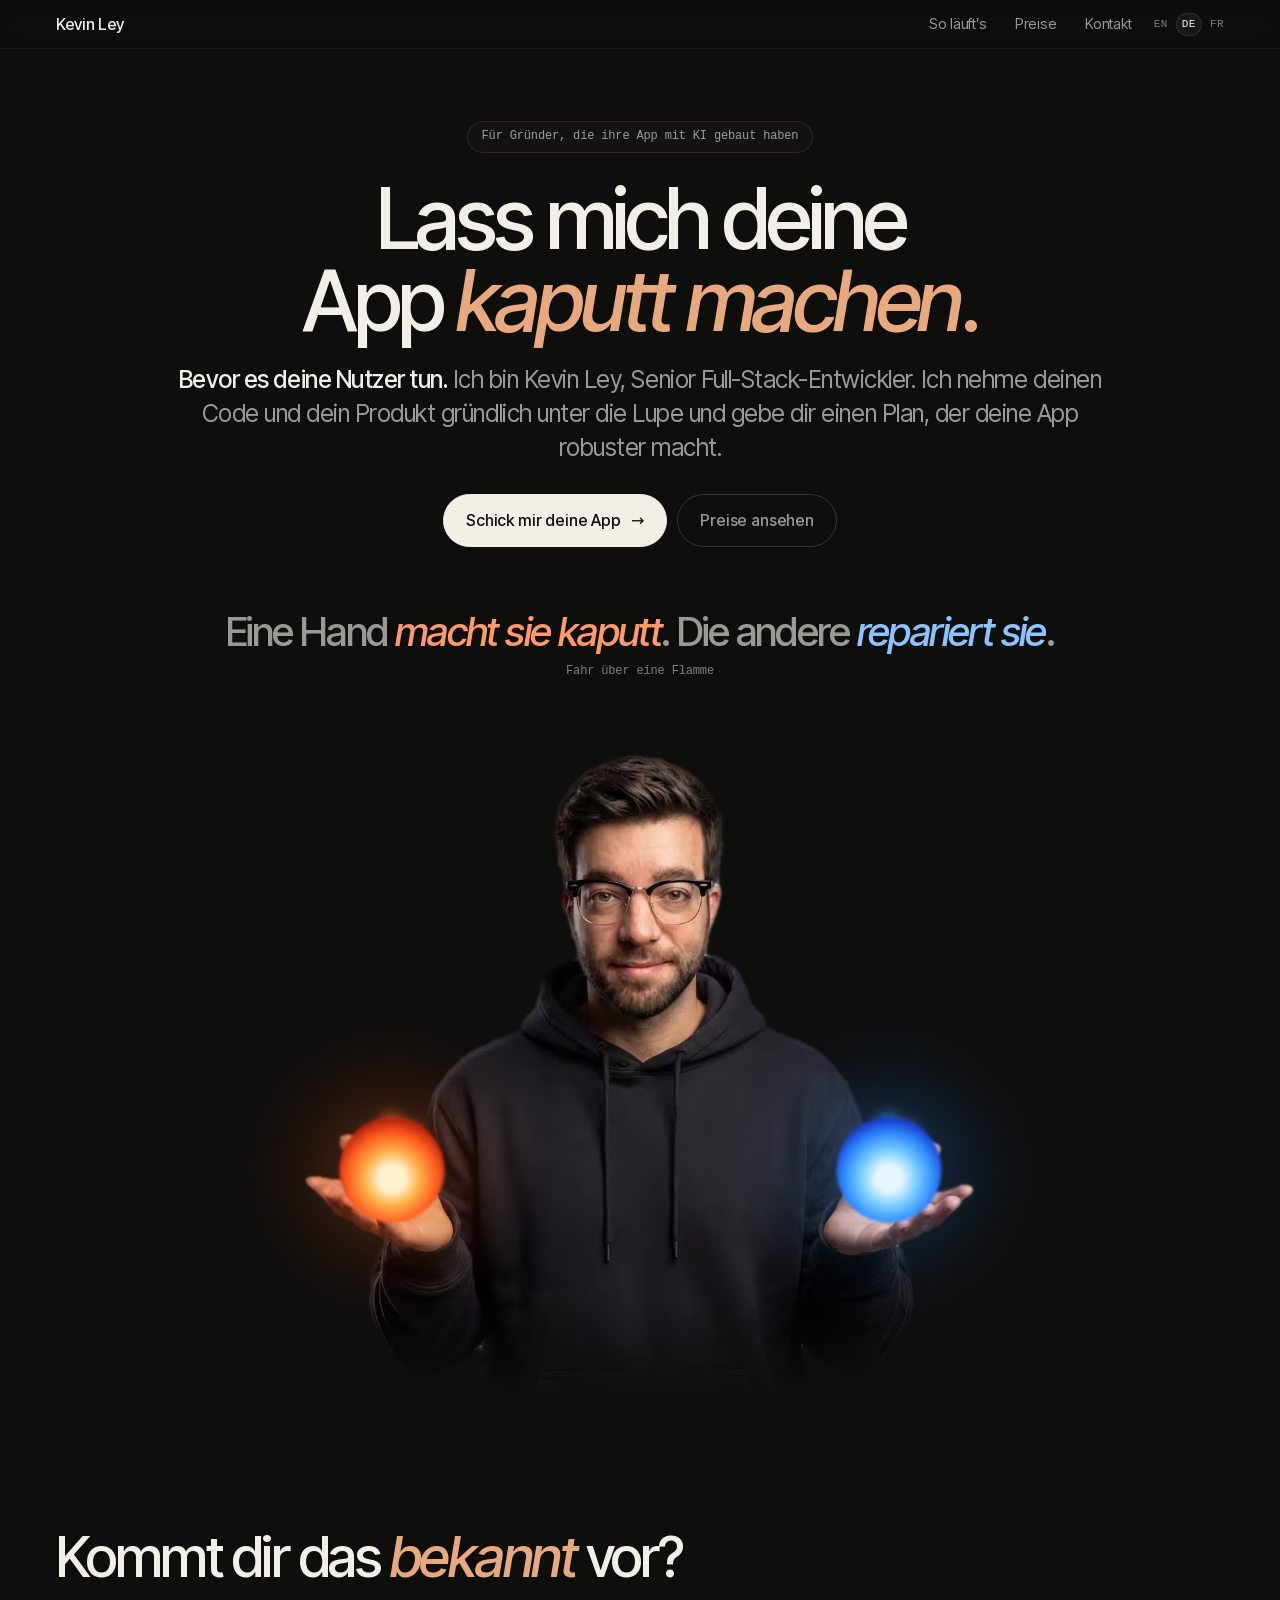
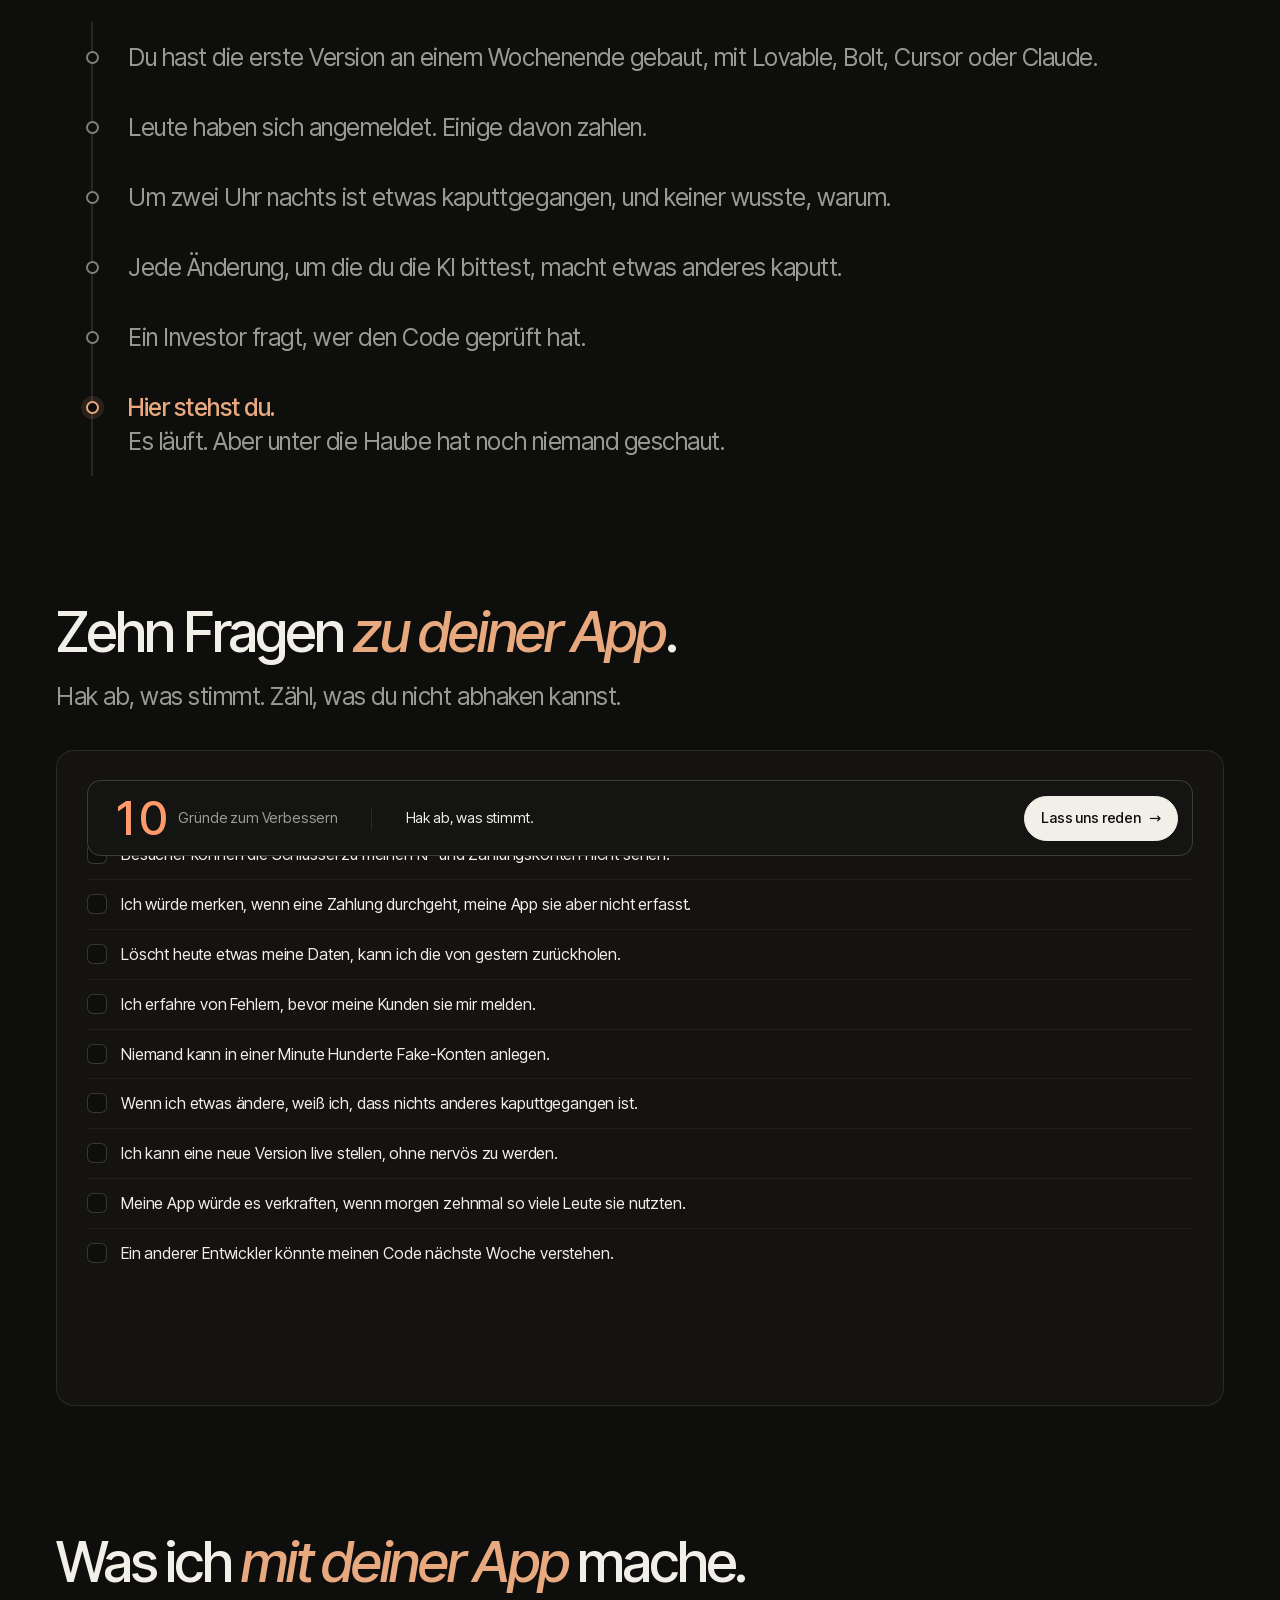
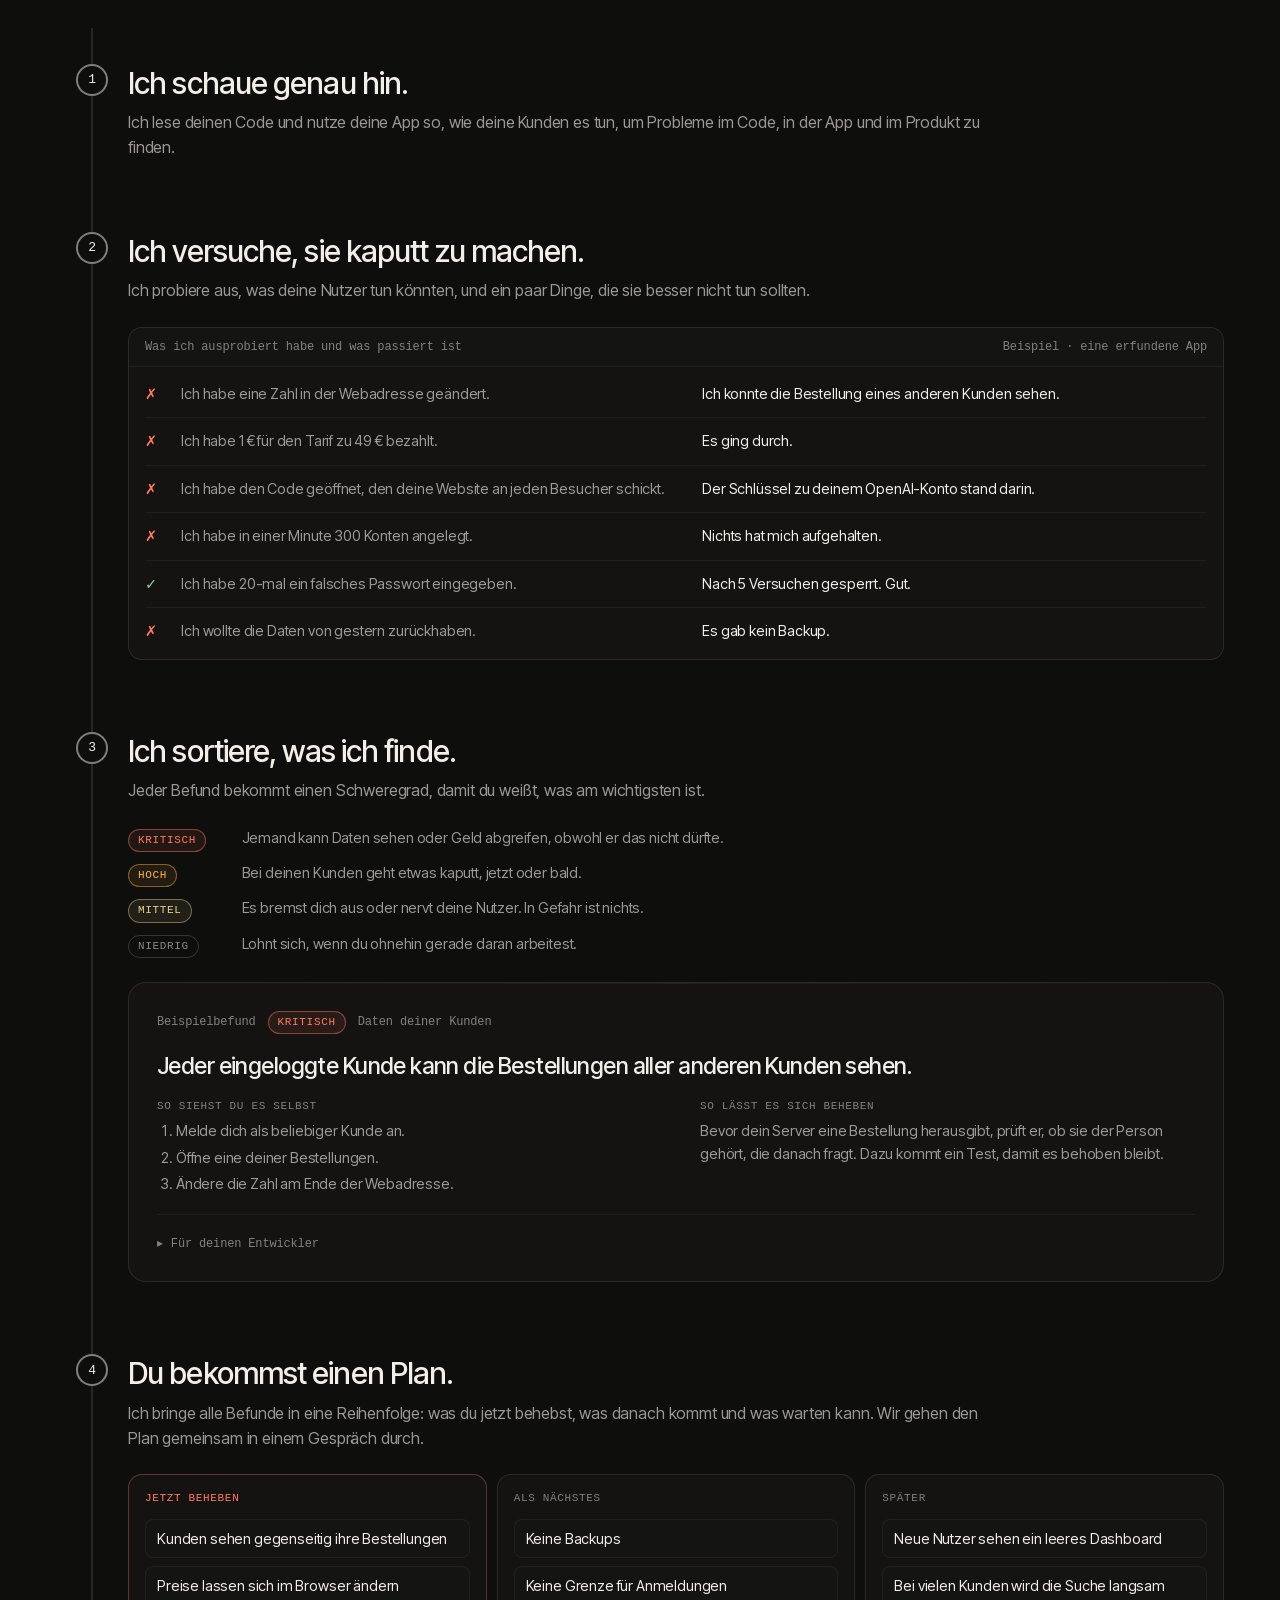
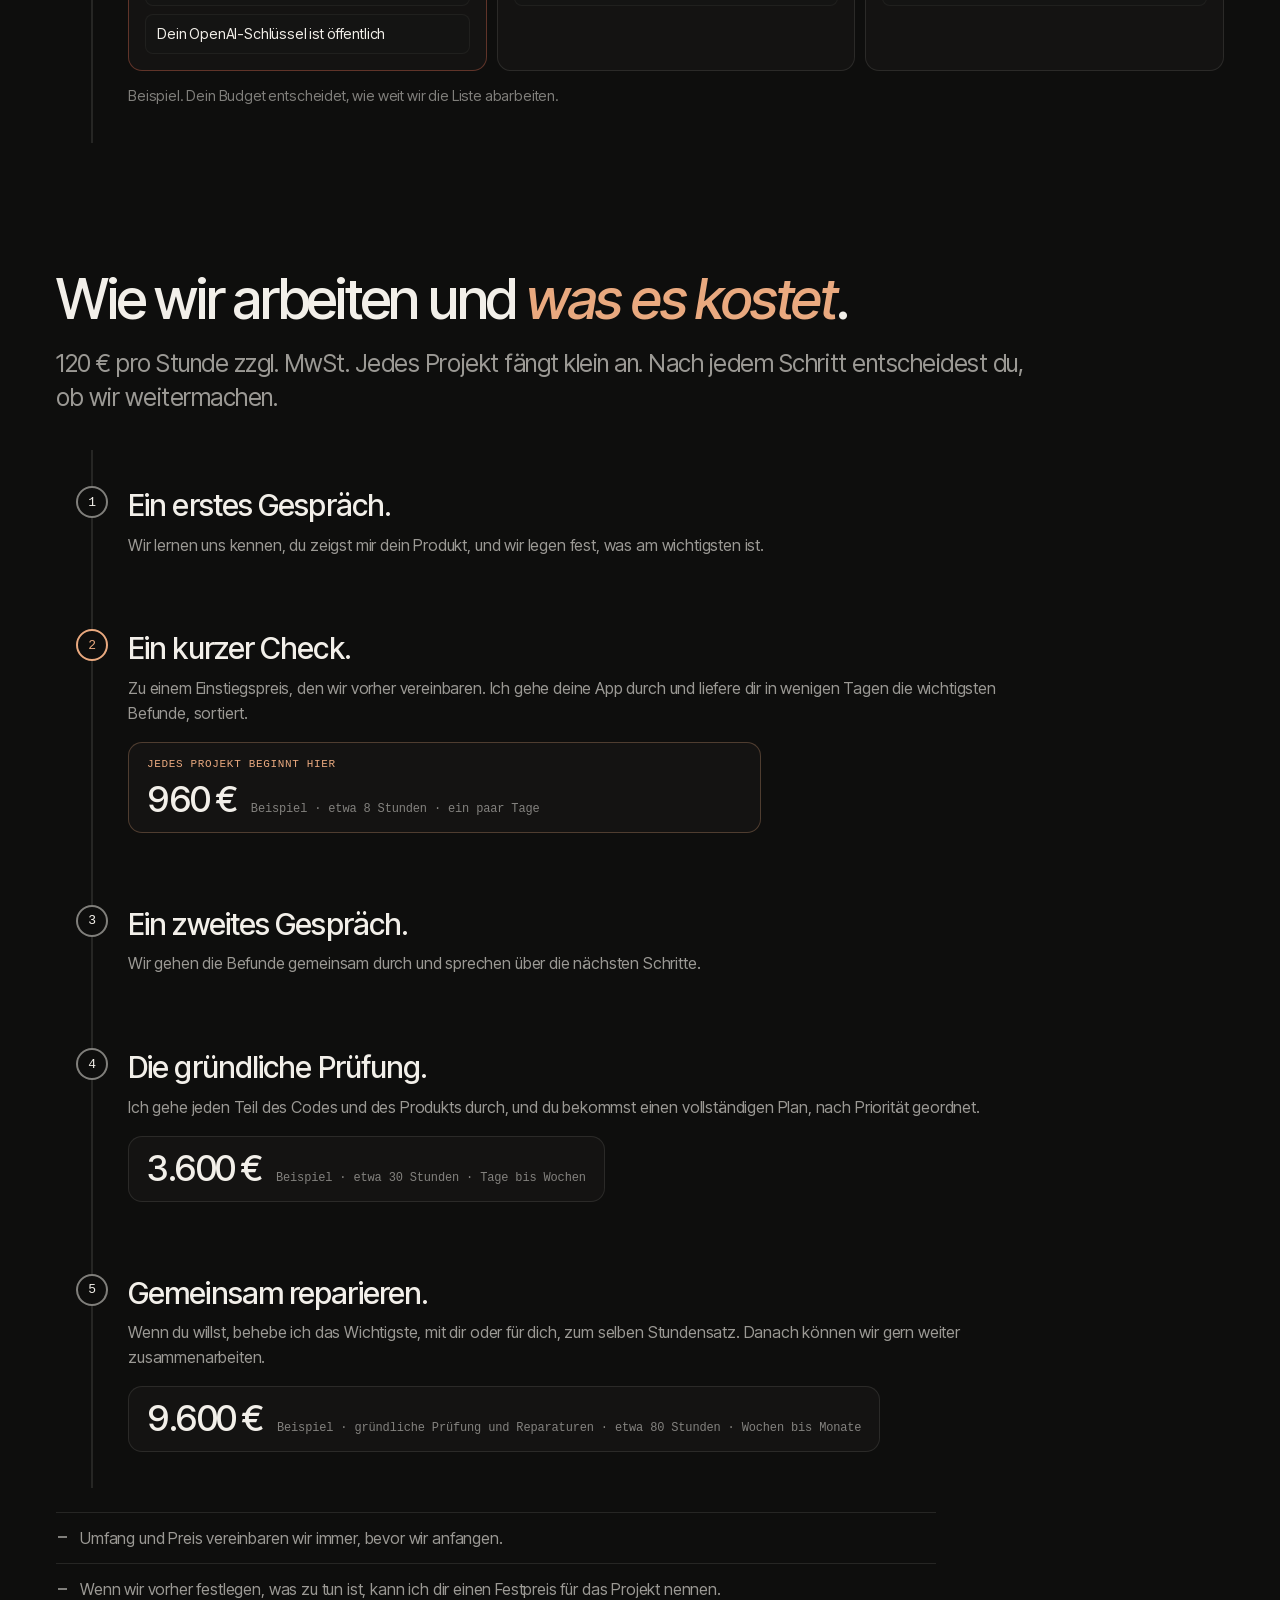
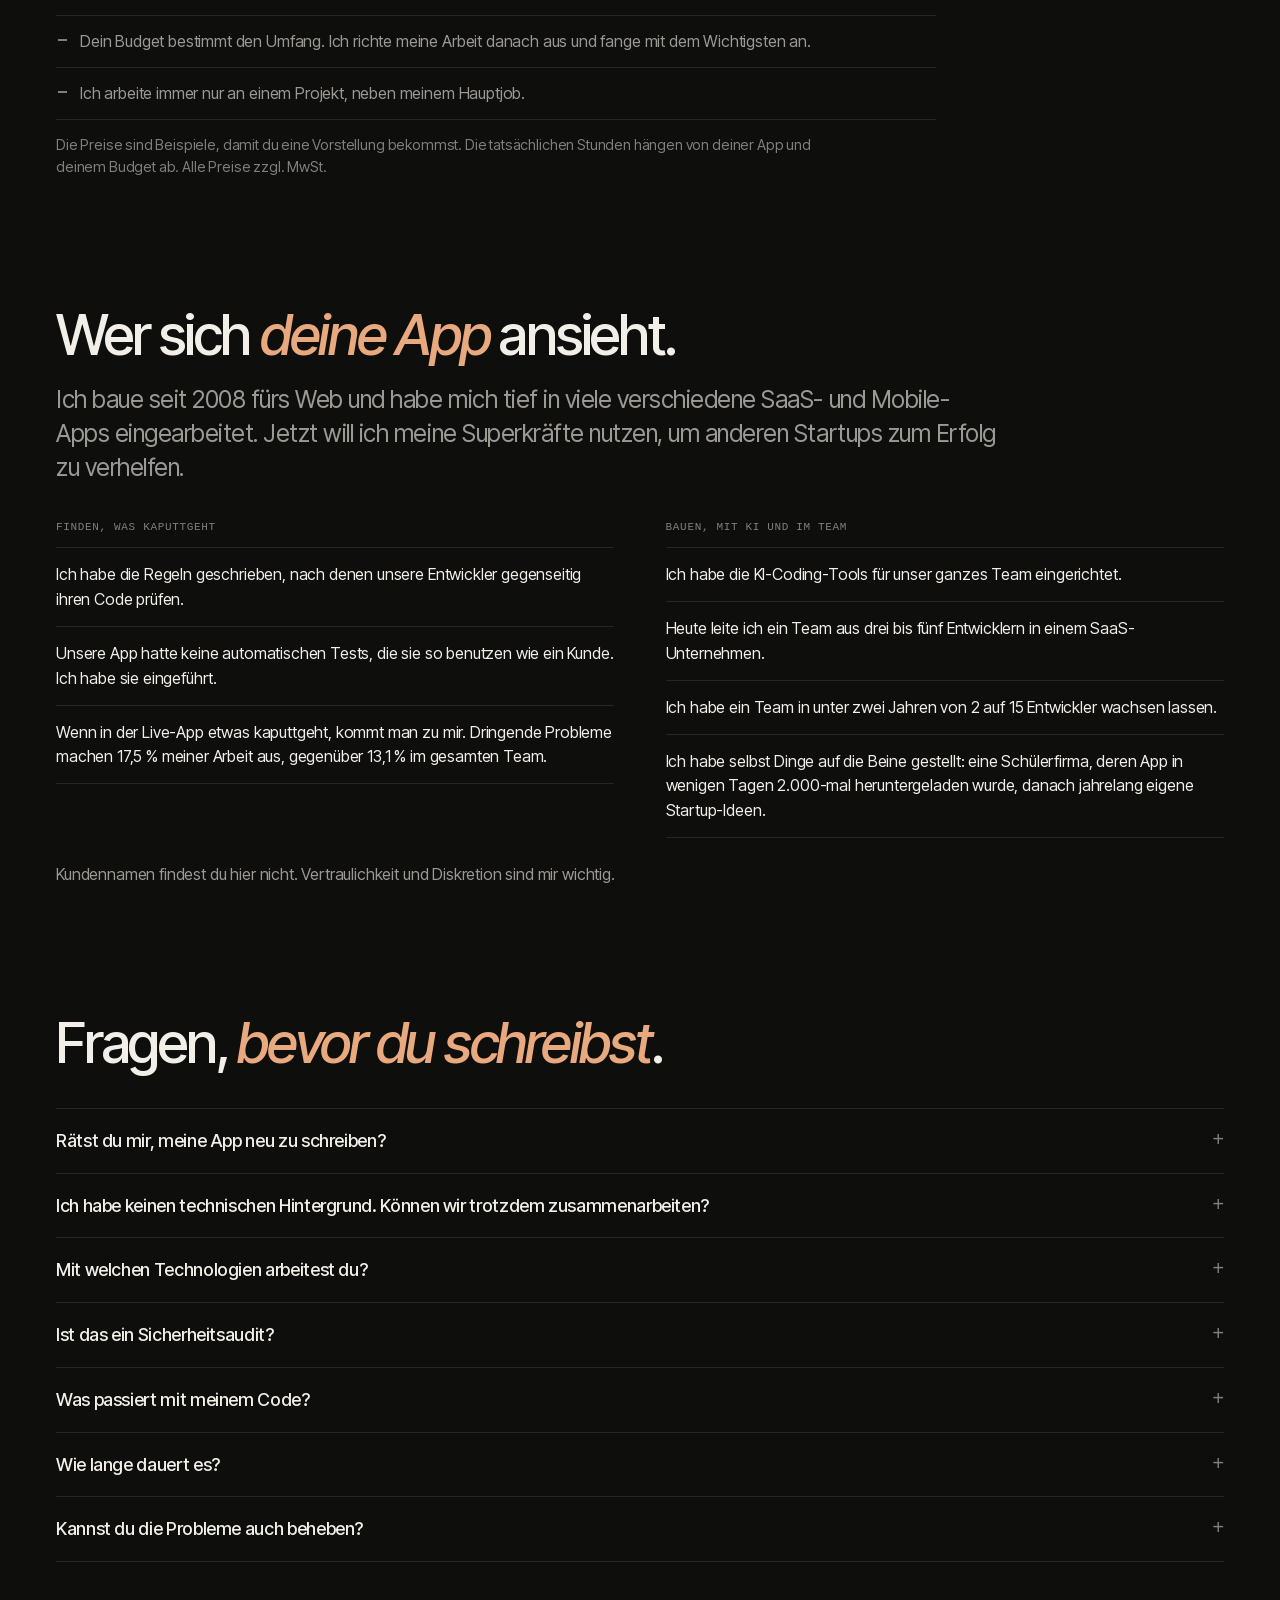
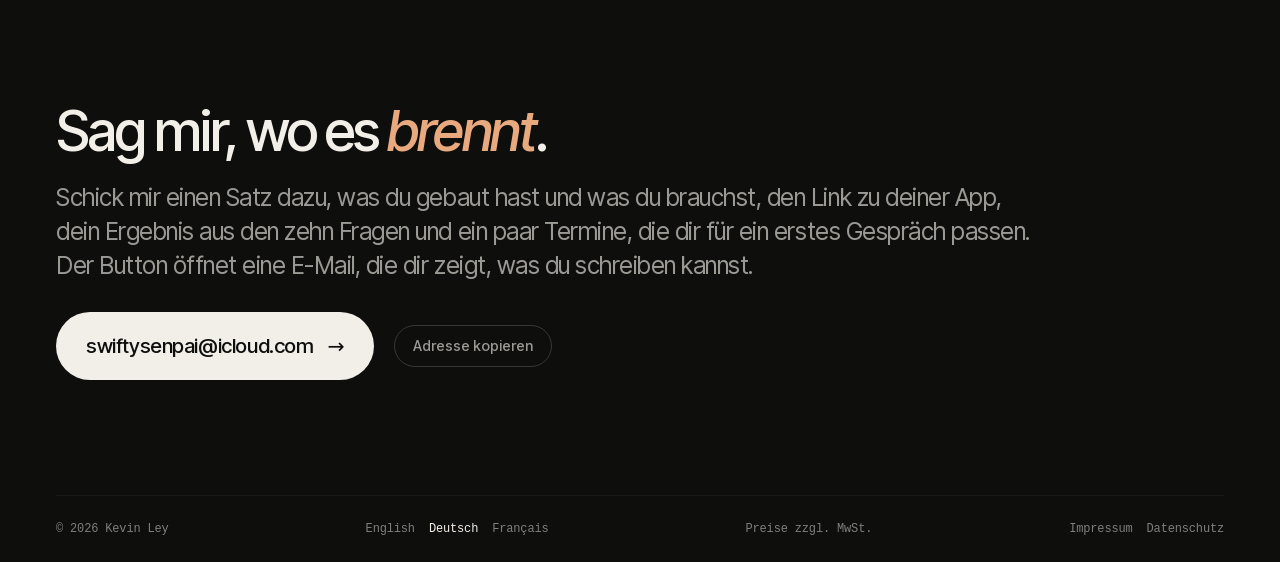
==== de/index.html @ 07f19017 "Hide easter eggs in the wall behind the burning cursor A blueprint grid replaces the dots. Eight bit" ====
<!doctype html>
<html lang="de">
<head>
<meta charset="utf-8">
<meta name="viewport" content="width=device-width, initial-scale=1, viewport-fit=cover">
<meta http-equiv="Content-Security-Policy" content="default-src 'none'; script-src 'self' 'sha256-qOhFsq0QMV2REqNwk5hGH5bZE9SkX6gt6yeyKdYPv+U='; style-src 'self' 'unsafe-inline'; img-src 'self' data:; font-src 'self'; connect-src 'self'; manifest-src 'self'; base-uri 'none'; form-action 'none'">
<meta name="referrer" content="strict-origin-when-cross-origin">
<title>Code-Review für Apps, die mit KI gebaut wurden | Kevin Ley</title>
<meta name="description" content="Mit KI gebaut? Kevin Ley, Senior Full-Stack-Entwickler, prüft den Code deiner App, versucht sie kaputt zu machen und plant die Reparatur. 120 €/h zzgl. MwSt.">
<link rel="canonical" href="https://kevinley.github.io/de/">
<link rel="alternate" hreflang="en" href="https://kevinley.github.io/">
<link rel="alternate" hreflang="de" href="https://kevinley.github.io/de/">
<link rel="alternate" hreflang="fr" href="https://kevinley.github.io/fr/">
<link rel="alternate" hreflang="x-default" href="https://kevinley.github.io/">
<meta name="robots" content="index, follow, max-image-preview:large">
<meta name="theme-color" content="#0e0e0d">
<meta name="color-scheme" content="dark">
<link rel="icon" href="../favicon.ico" sizes="48x48">
<link rel="icon" href="../favicon.svg" type="image/svg+xml">
<link rel="apple-touch-icon" href="../apple-touch-icon.png">
<link rel="manifest" href="../site.webmanifest">

<meta property="og:type" content="website">
<meta property="og:url" content="https://kevinley.github.io/de/">
<meta property="og:site_name" content="Kevin Ley">
<meta property="og:locale" content="de_DE">
<meta property="og:locale:alternate" content="en_US">
<meta property="og:locale:alternate" content="fr_FR">
<meta property="og:title" content="Lass mich deine App kaputt machen. Code-Review für Apps, die mit KI gebaut wurden">
<meta property="og:description" content="Ein gründlicher Blick auf deinen Code und dein Produkt, jedes Problem nach Schweregrad sortiert und ein Plan, der deine App robuster macht.">
<meta property="og:image" content="https://kevinley.github.io/de/og.jpg">
<meta property="og:image:type" content="image/jpeg">
<meta property="og:image:width" content="1200">
<meta property="og:image:height" content="630">
<meta property="og:image:alt" content="Kevin Ley mit zwei Flammen in den Händen: eine, um deine App kaputt zu machen, und eine, um sie zu reparieren">
<meta name="twitter:card" content="summary_large_image">
<meta name="twitter:title" content="Lass mich deine App kaputt machen. Code-Review für Apps, die mit KI gebaut wurden">
<meta name="twitter:description" content="Ein gründlicher Blick auf deinen Code und dein Produkt, jedes Problem nach Schweregrad sortiert und ein Plan, der deine App robuster macht.">
<meta name="twitter:image" content="https://kevinley.github.io/de/og.jpg">
<meta name="twitter:image:alt" content="Kevin Ley mit zwei Flammen in den Händen: eine, um deine App kaputt zu machen, und eine, um sie zu reparieren">

<link rel="preload" href="../fonts/inter-tight.woff2" as="font" type="font/woff2" crossorigin>
<link rel="preload" href="../fonts/inter-tight-italic.woff2" as="font" type="font/woff2" crossorigin>
<link rel="stylesheet" href="../styles.css?v=7">

<script type="application/ld+json">
{
  "@context": "https://schema.org",
  "@graph": [
    {
      "@type": "WebSite",
      "@id": "https://kevinley.github.io/#website",
      "name": "Kevin Ley",
      "url": "https://kevinley.github.io/",
      "inLanguage": ["en", "de", "fr"],
      "publisher": { "@id": "https://kevinley.github.io/#person" }
    },
    {
      "@type": "Person",
      "@id": "https://kevinley.github.io/#person",
      "name": "Kevin Ley",
      "url": "https://kevinley.github.io/de/",
      "jobTitle": "Senior Full-Stack-Entwickler",
      "image": "https://kevinley.github.io/assets/kevin-1024.jpg",
      "address": { "@type": "PostalAddress", "addressCountry": "LU" },
      "vatID": "LU34713030",
      "knowsAbout": ["Code-Review", "Automatisierte Tests", "End-to-End-Tests", "JavaScript", "TypeScript", "SaaS-Anwendungen", "Mobile Apps", "KI-Coding-Tools", "Leitung von Entwicklerteams"],
      "email": "mailto:swiftysenpai@icloud.com",
      "sameAs": ["https://www.linkedin.com/in/kevinley/", "https://github.com/kevinley"]
    },
    {
      "@type": "Service",
      "@id": "https://kevinley.github.io/de/#service",
      "name": "Code-Review für Apps, die mit KI gebaut wurden",
      "serviceType": "Code- und Produkt-Review",
      "url": "https://kevinley.github.io/de/",
      "inLanguage": "de",
      "provider": { "@id": "https://kevinley.github.io/#person" },
      "description": "Kevin Ley prüft Apps, die Gründer mit KI-Tools wie Lovable, Bolt, Cursor oder Claude gebaut haben. Er nimmt Code und Produkt gründlich unter die Lupe, versucht die App kaputt zu machen, sortiert jeden Befund nach Schweregrad und liefert einen Plan, nach Priorität geordnet. Jeder Befund zeigt das Problem, die Schritte, um es nachzustellen, und Wege, es zu beheben. Auf Wunsch behebt er die Befunde auch, gemeinsam mit dem Gründer oder für ihn. Es ist kein zertifizierter Sicherheitstest, Sicherheitsbefunde sind aber enthalten.",
      "hasOfferCatalog": {
        "@type": "OfferCatalog",
        "name": "App-Checks",
        "itemListElement": [
          {
            "@type": "Offer",
            "itemOffered": {
              "@type": "Service",
              "name": "Kurzer Check",
              "description": "Ein Check zum vorher vereinbarten Einstiegspreis: die wichtigsten Befunde, nach Schweregrad sortiert, in wenigen Tagen."
            }
          },
          {
            "@type": "Offer",
            "itemOffered": {
              "@type": "Service",
              "name": "Gründliche Prüfung",
              "description": "Eine Prüfung aller Teile von Code und Produkt, mit einem vollständigen Plan nach Priorität."
            }
          },
          {
            "@type": "Offer",
            "itemOffered": {
              "@type": "Service",
              "name": "Reparaturen",
              "description": "Das Wichtigste beheben, gemeinsam mit dem Gründer oder für ihn, zu 120 € pro Stunde zuzüglich Mehrwertsteuer."
            }
          }
        ]
      },
      "offers": {
        "@type": "Offer",
        "priceSpecification": { "@type": "UnitPriceSpecification", "price": 120, "priceCurrency": "EUR", "unitCode": "HUR", "valueAddedTaxIncluded": false }
      }
    },
    {
      "@type": "FAQPage",
      "@id": "https://kevinley.github.io/de/#faq",
      "inLanguage": "de",
      "mainEntity": [
        { "@type": "Question", "name": "Rätst du mir, meine App neu zu schreiben?", "acceptedAnswer": { "@type": "Answer", "text": "Kommt darauf an. Wenn die Befunde wirklich schlimm sind, kaum zu entwirren und zu riskant für den Live-Betrieb, dann ja. In dem Fall plant Kevin Ley den Neuaufbau mit dir: wie du deine KI-Tools einrichtest und wie du mit ihnen arbeitest, damit die neue Version von Anfang an robust ist." } },
        { "@type": "Question", "name": "Ich habe keinen technischen Hintergrund. Können wir trotzdem zusammenarbeiten?", "acceptedAnswer": { "@type": "Answer", "text": "Ja. Jeder Befund sagt in einfachen Worten, was falsch ist und warum es wichtig ist, mit Schritten, mit denen du es selbst sehen kannst. Die technischen Details sind für die Person da, die es behebt." } },
        { "@type": "Question", "name": "Mit welchen Technologien arbeitest du?", "acceptedAnswer": { "@type": "Answer", "text": "Mit jedem Stack, solange er auf JavaScript oder TypeScript setzt." } },
        { "@type": "Question", "name": "Ist das ein Sicherheitsaudit?", "acceptedAnswer": { "@type": "Answer", "text": "Nein, es ist kein zertifizierter Sicherheitstest. Aber Sicherheitsprobleme, die bei der Prüfung auffallen, stehen im Bericht." } },
        { "@type": "Question", "name": "Was passiert mit meinem Code?", "acceptedAnswer": { "@type": "Answer", "text": "Kevin Ley unterschreibt auf Wunsch eine Geheimhaltungsvereinbarung (NDA). Wenn die Arbeit fertig ist, bekommst du alles übergeben, was dir gehört." } },
        { "@type": "Question", "name": "Wie lange dauert es?", "acceptedAnswer": { "@type": "Answer", "text": "Ein kurzer Check dauert ein paar Tage. Eine gründliche Prüfung dauert Tage bis Wochen. Reparaturen und die weitere Zusammenarbeit können Wochen oder Monate dauern." } },
        { "@type": "Question", "name": "Kannst du die Probleme auch beheben?", "acceptedAnswer": { "@type": "Answer", "text": "Ja, mit dir oder für dich, zum selben Satz von 120 Euro pro Stunde zuzüglich Mehrwertsteuer." } }
      ]
    }
  ]
}
</script>
<script>document.documentElement.classList.add("js")</script>
<script src="../script.js?v=2" defer></script>
<script src="../fire.js?v=3" defer></script>
</head>
<body>
<a class="skip" href="#familiar">Zum Inhalt springen</a>

<!-- ======================= Bar ======================= -->
<header class="bar">
  <div class="wrap bar__inner">
    <a class="bar__brand" href="#top">Kevin Ley</a>
    <nav class="bar__nav" aria-label="Abschnitte">
      <a class="bar__link bar__link--wide" href="#how">So läuft’s</a>
      <a class="bar__link" href="#prices">Preise</a>
      <a class="bar__link" href="#contact">Kontakt</a>
    </nav>
    <nav class="bar__lang" aria-label="Sprache">
      <a href="../" hreflang="en" lang="en" title="English">EN</a>
      <a href="./" hreflang="de" lang="de" aria-current="page" title="Deutsch">DE</a>
      <a href="../fr/" hreflang="fr" lang="fr" title="Français">FR</a>
    </nav>
  </div>
</header>

<main>
<!-- ======================= Hero ======================= -->
<section class="hero" id="top" aria-labelledby="hero-title">
  <div class="wrap hero__grid">
    <div class="hero__copy">
      <p class="hero__eyebrow">Für Gründer, die ihre App mit KI gebaut haben</p>
      <h1 class="hero__title" id="hero-title">Lass mich deine App <em>kaputt machen</em><span class="hero__period">.</span></h1>
      <p class="hero__lede"><strong>Bevor es deine Nutzer tun.</strong> Ich bin Kevin Ley, Senior Full-Stack-Entwickler. Ich nehme deinen Code und dein Produkt gründlich unter die Lupe und gebe dir einen Plan, der deine App robuster macht.</p>
      <p class="hero__cta">
        <a class="btn" href="mailto:swiftysenpai@icloud.com?subject=App-Check" data-mail>Schick mir deine App<span class="btn__arrow" aria-hidden="true">→</span></a>
        <a class="btn btn--ghost" href="#prices">Preise ansehen</a>
      </p>
    </div>

    <div class="hero__caption">
      <p class="hero__tagline">Eine&nbsp;Hand <em class="hero__break">macht sie kaputt</em>. Die&nbsp;andere <em class="hero__fix">repariert sie</em>.</p>
      <p class="hero__hint" aria-hidden="true" data-touch="Tippe auf eine Flamme">Fahr über eine Flamme</p>
    </div>

    <div class="stage" data-stage>
      <picture class="portrait">
        <source type="image/avif" srcset="../assets/kevin-640.avif 640w, ../assets/kevin-1024.avif 1024w" sizes="(min-width: 1207px) 700px, (min-width: 552px) 58vw, 320px">
        <img class="portrait__img" src="../assets/kevin-1024.jpg" srcset="../assets/kevin-640.jpg 640w, ../assets/kevin-1024.jpg 1024w" sizes="(min-width: 1207px) 700px, (min-width: 552px) 58vw, 320px" width="1024" height="1024" alt="Kevin Ley in schwarzem Hoodie, beide Handflächen erhoben" fetchpriority="high">
      </picture>

      <div class="flame flame--fire">
        <button class="orb" type="button" aria-controls="skills-break">
          <span class="orb__fire" aria-hidden="true"><i></i><i></i><i></i><b></b></span>
          <span class="sr">Kaputt machen</span>
        </button>
        <ul class="skills" id="skills-break" aria-label="Was Kevin Ley kaputt zu machen versucht">
          <li class="skill" style="--i:0;--dx:-.2;--dy:-.95;--r:-4deg">Logins &amp; Konten</li>
          <li class="skill" style="--i:1;--dx:-.75;--dy:-1.5;--r:3deg">Wer was sehen darf</li>
          <li class="skill" style="--i:2;--dx:.1;--dy:-2.05;--r:-2deg">Zahlungen</li>
          <li class="skill" style="--i:3;--dx:-.5;--dy:-2.6;--r:4deg">Daten deiner Kunden</li>
          <li class="skill" style="--i:4;--dx:-.15;--dy:-3.15;--r:-3deg">Unerwartete Eingaben</li>
          <li class="skill" style="--i:5;--dx:-.6;--dy:-3.7;--r:2deg">Viele Nutzer zugleich</li>
        </ul>
      </div>

      <div class="flame flame--ice">
        <button class="orb" type="button" aria-controls="skills-fix">
          <span class="orb__fire" aria-hidden="true"><i></i><i></i><i></i><b></b></span>
          <span class="sr">Reparieren</span>
        </button>
        <ul class="skills" id="skills-fix" aria-label="Was du von Kevin Ley zum Reparieren bekommst">
          <li class="skill" style="--i:0;--dx:.15;--dy:-.95;--r:4deg">Was zuerst dran ist</li>
          <li class="skill" style="--i:1;--dx:.37;--dy:-1.5;--r:-3deg">Schritte zum Nachprüfen</li>
          <li class="skill" style="--i:2;--dx:.8;--dy:-2.05;--r:-2deg">Wege zur Lösung</li>
          <li class="skill" style="--i:3;--dx:.25;--dy:-2.6;--r:4deg">Gemeinsam reparieren</li>
          <li class="skill" style="--i:4;--dx:.42;--dy:-3.15;--r:-4deg">Tests, damit es hält</li>
          <li class="skill" style="--i:5;--dx:.75;--dy:-3.7;--r:2deg">Sicherere Updates</li>
        </ul>
      </div>
    </div>
  </div>
</section>

<!-- ======================= Sound familiar ======================= -->
<section class="section" id="familiar" aria-labelledby="familiar-title">
  <div class="wrap">
    <h2 class="section__title" id="familiar-title" data-reveal>Kommt dir das <em>bekannt</em> vor?</h2>
    <ol class="steps steps--moments" data-rail>
      <li class="step"><span class="step__dot" aria-hidden="true"></span><p class="step__text" data-reveal>Du hast die erste Version an einem Wochenende gebaut, mit Lovable, Bolt, Cursor oder Claude.</p></li>
      <li class="step"><span class="step__dot" aria-hidden="true"></span><p class="step__text" data-reveal>Leute haben sich angemeldet. Einige davon zahlen.</p></li>
      <li class="step"><span class="step__dot" aria-hidden="true"></span><p class="step__text" data-reveal>Um zwei Uhr nachts ist etwas kaputtgegangen, und keiner wusste, warum.</p></li>
      <li class="step"><span class="step__dot" aria-hidden="true"></span><p class="step__text" data-reveal>Jede Änderung, um die du die KI bittest, macht etwas anderes kaputt.</p></li>
      <li class="step"><span class="step__dot" aria-hidden="true"></span><p class="step__text" data-reveal>Ein Investor fragt, wer den Code geprüft hat.</p></li>
      <li class="step step--here"><span class="step__dot" aria-hidden="true"></span><p class="step__text" data-reveal><strong>Hier stehst du.</strong> Es läuft. Aber unter die Haube hat noch niemand geschaut.</p></li>
    </ol>
  </div>
</section>

<!-- ======================= Self-check: the count is pure CSS, the script adds the rest ======================= -->
<section class="section" id="check" aria-labelledby="check-title">
  <div class="wrap">
    <h2 class="section__title" id="check-title" data-reveal>Zehn Fragen <em>zu deiner App</em>.</h2>
    <p class="section__lede" data-reveal>Hak ab, was stimmt. Zähl, was du nicht abhaken kannst.</p>
    <div class="check" data-check data-reveal>
      <ul class="check__list">
        <li><input type="checkbox" id="q1"><label for="q1">Ich weiß, wer die Daten meiner Kunden sehen kann.</label></li>
        <li><input type="checkbox" id="q2"><label for="q2">Besucher können die Schlüssel zu meinen KI- und Zahlungskonten nicht sehen.</label></li>
        <li><input type="checkbox" id="q3"><label for="q3">Ich würde merken, wenn eine Zahlung durchgeht, meine App sie aber nicht erfasst.</label></li>
        <li><input type="checkbox" id="q4"><label for="q4">Löscht heute etwas meine Daten, kann ich die von gestern zurückholen.</label></li>
        <li><input type="checkbox" id="q5"><label for="q5">Ich erfahre von Fehlern, bevor meine Kunden sie mir melden.</label></li>
        <li><input type="checkbox" id="q6"><label for="q6">Niemand kann in einer Minute Hunderte Fake-Konten anlegen.</label></li>
        <li><input type="checkbox" id="q7"><label for="q7">Wenn ich etwas ändere, weiß ich, dass nichts anderes kaputtgegangen ist.</label></li>
        <li><input type="checkbox" id="q8"><label for="q8">Ich kann eine neue Version live stellen, ohne nervös zu werden.</label></li>
        <li><input type="checkbox" id="q9"><label for="q9">Meine App würde es verkraften, wenn morgen zehnmal so viele Leute sie nutzten.</label></li>
        <li><input type="checkbox" id="q10"><label for="q10">Ein anderer Entwickler könnte meinen Code nächste Woche verstehen.</label></li>
      </ul>
      <div class="check__out">
        <div class="check__bar">
          <p class="check__count" role="status"><span class="check__n"></span> <span class="check__label" data-one="Grund zum Verbessern" data-many="Gründe zum Verbessern">Gründe zum Verbessern</span></p>
          <a class="btn btn--small" href="mailto:swiftysenpai@icloud.com?subject=App-Check" data-mail>Lass uns reden<span class="btn__arrow" aria-hidden="true">→</span></a>
        </div>
        <ul class="check__key" aria-live="polite">
          <li data-band="none">Hak ab, was stimmt.</li>
          <li data-band="0"><b>0 – 2</b>Du bist gut aufgestellt. Ein kurzer Check kann das bestätigen.</li>
          <li data-band="1"><b>3 – 5</b>Vor deinem nächsten Launch lohnt sich ein kurzer Check.</li>
          <li data-band="2"><b>6 – 10</b>Lass uns bald reden.</li>
        </ul>
      </div>
    </div>
  </div>
</section>

<!-- ======================= What I do ======================= -->
<section class="section" id="how" aria-labelledby="how-title">
  <div class="wrap">
    <h2 class="section__title" id="how-title" data-reveal>Was ich <em>mit deiner App</em> mache.</h2>
    <ol class="steps" data-rail>

      <li class="step">
        <span class="step__node" aria-hidden="true">1</span>
        <div class="step__main" data-reveal>
          <h3 class="step__title">Ich schaue genau hin.</h3>
          <p class="step__body">Ich lese deinen Code und nutze deine App so, wie deine Kunden es tun, um Probleme im Code, in der App und im Produkt zu finden.</p>
        </div>
      </li>

      <li class="step">
        <span class="step__node" aria-hidden="true">2</span>
        <div class="step__main" data-reveal>
          <h3 class="step__title">Ich versuche, sie kaputt zu machen.</h3>
          <p class="step__body">Ich probiere aus, was deine Nutzer tun könnten, und ein paar Dinge, die sie besser nicht tun sollten.</p>
          <figure class="panel">
            <figcaption class="panel__bar"><span>Was ich ausprobiert habe und was passiert ist</span><span>Beispiel · eine erfundene App</span></figcaption>
            <ul class="tried">
              <li><span class="tried__mark" aria-hidden="true">✗</span><span class="tried__try">Ich habe eine Zahl in der Webadresse geändert.</span><span class="tried__got">Ich konnte die Bestellung eines anderen Kunden sehen.</span></li>
              <li><span class="tried__mark" aria-hidden="true">✗</span><span class="tried__try">Ich habe 1&nbsp;€ für den Tarif zu 49&nbsp;€ bezahlt.</span><span class="tried__got">Es ging durch.</span></li>
              <li><span class="tried__mark" aria-hidden="true">✗</span><span class="tried__try">Ich habe den Code geöffnet, den deine Website an jeden Besucher schickt.</span><span class="tried__got">Der Schlüssel zu deinem OpenAI-Konto stand darin.</span></li>
              <li><span class="tried__mark" aria-hidden="true">✗</span><span class="tried__try">Ich habe in einer Minute 300 Konten angelegt.</span><span class="tried__got">Nichts hat mich aufgehalten.</span></li>
              <li class="is-ok"><span class="tried__mark" aria-hidden="true">✓</span><span class="tried__try">Ich habe 20-mal ein falsches Passwort eingegeben.</span><span class="tried__got">Nach 5 Versuchen gesperrt. Gut.</span></li>
              <li><span class="tried__mark" aria-hidden="true">✗</span><span class="tried__try">Ich wollte die Daten von gestern zurückhaben.</span><span class="tried__got">Es gab kein Backup.</span></li>
            </ul>
          </figure>
        </div>
      </li>

      <li class="step">
        <span class="step__node" aria-hidden="true">3</span>
        <div class="step__main" data-reveal>
          <h3 class="step__title">Ich sortiere, was ich finde.</h3>
          <p class="step__body">Jeder Befund bekommt einen Schweregrad, damit du weißt, was am wichtigsten ist.</p>
          <ul class="sevs" aria-label="Schweregrade">
            <li><span class="sev sev--crit">Kritisch</span>Jemand kann Daten sehen oder Geld abgreifen, obwohl er das nicht dürfte.</li>
            <li><span class="sev sev--high">Hoch</span>Bei deinen Kunden geht etwas kaputt, jetzt oder bald.</li>
            <li><span class="sev sev--med">Mittel</span>Es bremst dich aus oder nervt deine Nutzer. In Gefahr ist nichts.</li>
            <li><span class="sev sev--low">Niedrig</span>Lohnt sich, wenn du ohnehin gerade daran arbeitest.</li>
          </ul>
          <article class="finding" aria-label="Beispielbefund">
            <p class="finding__meta"><span>Beispielbefund</span><span class="sev sev--crit">Kritisch</span><span>Daten deiner Kunden</span></p>
            <h4 class="finding__title">Jeder eingeloggte Kunde kann die Bestellungen aller anderen Kunden sehen.</h4>
            <div class="finding__parts">
              <div>
                <p class="finding__label">So siehst du es selbst</p>
                <ol class="finding__steps">
                  <li>Melde dich als beliebiger Kunde an.</li>
                  <li>Öffne eine deiner Bestellungen.</li>
                  <li>Ändere die Zahl am Ende der Webadresse.</li>
                </ol>
              </div>
              <div>
                <p class="finding__label">So lässt es sich beheben</p>
                <p class="finding__text">Bevor dein Server eine Bestellung herausgibt, prüft er, ob sie der Person gehört, die danach fragt. Dazu kommt ein Test, damit es behoben bleibt.</p>
              </div>
            </div>
            <details class="finding__dev">
              <summary>Für deinen Entwickler</summary>
              <p>Der Bestell-Endpoint gibt jede Bestellung anhand ihrer ID zurück, ohne zu prüfen, wem sie gehört. Ergänze die Eigentümerprüfung im Handler oder eine Row-Level-Security-Policy, falls du Supabase nutzt, und sichere sie mit einem End-to-End-Test ab.</p>
            </details>
          </article>
        </div>
      </li>

      <li class="step">
        <span class="step__node" aria-hidden="true">4</span>
        <div class="step__main" data-reveal>
          <h3 class="step__title">Du bekommst einen Plan.</h3>
          <p class="step__body">Ich bringe alle Befunde in eine Reihenfolge: was du jetzt behebst, was danach kommt und was warten kann. Wir gehen den Plan gemeinsam in einem Gespräch durch.</p>
          <div class="plan" aria-label="Beispielplan">
            <div class="plan__col plan__col--now">
              <h4 class="plan__head">Jetzt beheben</h4>
              <ul><li>Kunden sehen gegenseitig ihre Bestellungen</li><li>Preise lassen sich im Browser ändern</li><li>Dein OpenAI-Schlüssel ist öffentlich</li></ul>
            </div>
            <div class="plan__col">
              <h4 class="plan__head">Als Nächstes</h4>
              <ul><li>Keine Backups</li><li>Keine Grenze für Anmeldungen</li></ul>
            </div>
            <div class="plan__col">
              <h4 class="plan__head">Später</h4>
              <ul><li>Neue Nutzer sehen ein leeres Dashboard</li><li>Bei vielen Kunden wird die Suche langsam</li></ul>
            </div>
          </div>
          <p class="note">Beispiel. Dein Budget entscheidet, wie weit wir die Liste abarbeiten.</p>
        </div>
      </li>
    </ol>
  </div>
</section>

<!-- ======================= How we work, and what it costs ======================= -->
<section class="section" id="prices" aria-labelledby="prices-title">
  <div class="wrap">
    <h2 class="section__title" id="prices-title" data-reveal>Wie wir arbeiten und <em>was es kostet</em>.</h2>
    <p class="section__lede" data-reveal>120&nbsp;€ pro Stunde zzgl. MwSt. Jedes Projekt fängt klein an. Nach jedem Schritt entscheidest du, ob wir weitermachen.</p>
    <ol class="steps" data-rail>
      <li class="step">
        <span class="step__node" aria-hidden="true">1</span>
        <div class="step__main" data-reveal>
          <h3 class="step__title">Ein erstes Gespräch.</h3>
          <p class="step__body">Wir lernen uns kennen, du zeigst mir dein Produkt, und wir legen fest, was am wichtigsten ist.</p>
        </div>
      </li>
      <li class="step step--start">
        <span class="step__node" aria-hidden="true">2</span>
        <div class="step__main" data-reveal>
          <h3 class="step__title">Ein kurzer Check.</h3>
          <p class="step__body">Zu einem Einstiegspreis, den wir vorher vereinbaren. Ich gehe deine App durch und liefere dir in wenigen Tagen die wichtigsten Befunde, sortiert.</p>
          <p class="price"><span class="price__tag">Jedes Projekt beginnt hier</span><span class="price__sum">960&nbsp;€</span><span class="price__meta">Beispiel · etwa 8 Stunden · ein paar Tage</span></p>
        </div>
      </li>
      <li class="step">
        <span class="step__node" aria-hidden="true">3</span>
        <div class="step__main" data-reveal>
          <h3 class="step__title">Ein zweites Gespräch.</h3>
          <p class="step__body">Wir gehen die Befunde gemeinsam durch und sprechen über die nächsten Schritte.</p>
        </div>
      </li>
      <li class="step">
        <span class="step__node" aria-hidden="true">4</span>
        <div class="step__main" data-reveal>
          <h3 class="step__title">Die gründliche Prüfung.</h3>
          <p class="step__body">Ich gehe jeden Teil des Codes und des Produkts durch, und du bekommst einen vollständigen Plan, nach Priorität geordnet.</p>
          <p class="price"><span class="price__sum">3.600&nbsp;€</span><span class="price__meta">Beispiel · etwa 30 Stunden · Tage bis Wochen</span></p>
        </div>
      </li>
      <li class="step">
        <span class="step__node" aria-hidden="true">5</span>
        <div class="step__main" data-reveal>
          <h3 class="step__title">Gemeinsam reparieren.</h3>
          <p class="step__body">Wenn du willst, behebe ich das Wichtigste, mit dir oder für dich, zum selben Stundensatz. Danach können wir gern weiter zusammenarbeiten.</p>
          <p class="price"><span class="price__sum">9.600&nbsp;€</span><span class="price__meta">Beispiel · gründliche Prüfung und Reparaturen · etwa 80 Stunden · Wochen bis Monate</span></p>
        </div>
      </li>
    </ol>
    <ul class="facts" data-reveal>
      <li>Umfang und Preis vereinbaren wir immer, bevor wir anfangen.</li>
      <li>Wenn wir vorher festlegen, was zu tun ist, kann ich dir einen Festpreis für das Projekt nennen.</li>
      <li>Dein Budget bestimmt den Umfang. Ich richte meine Arbeit danach aus und fange mit dem Wichtigsten an.</li>
      <li>Ich arbeite immer nur an einem Projekt, neben meinem Hauptjob.</li>
    </ul>
    <p class="note" data-reveal>Die Preise sind Beispiele, damit du eine Vorstellung bekommst. Die tatsächlichen Stunden hängen von deiner App und deinem Budget ab. Alle Preise zzgl. MwSt.</p>
  </div>
</section>

<!-- ======================= Who's looking at your app ======================= -->
<section class="section" id="why" aria-labelledby="why-title">
  <div class="wrap">
    <h2 class="section__title" id="why-title" data-reveal>Wer sich <em>deine App</em> ansieht.</h2>
    <p class="section__lede" data-reveal>Ich baue seit 2008 fürs Web und habe mich tief in viele verschiedene SaaS- und Mobile-Apps eingearbeitet. Jetzt will ich meine Superkräfte nutzen, um anderen Startups zum Erfolg zu verhelfen.</p>
    <div class="proof" data-reveal>
      <div class="proof__group">
        <h3 class="proof__head">Finden, was kaputtgeht</h3>
        <ul class="proof__list">
          <li>Ich habe die Regeln geschrieben, nach denen unsere Entwickler gegenseitig ihren Code prüfen.</li>
          <li>Unsere App hatte keine automatischen Tests, die sie so benutzen wie ein Kunde. Ich habe sie eingeführt.</li>
          <li>Wenn in der Live-App etwas kaputtgeht, kommt man zu mir. Dringende Probleme machen 17,5&nbsp;% meiner Arbeit aus, gegenüber 13,1&nbsp;% im gesamten Team.</li>
        </ul>
      </div>
      <div class="proof__group">
        <h3 class="proof__head">Bauen, mit KI und im Team</h3>
        <ul class="proof__list">
          <li>Ich habe die KI-Coding-Tools für unser ganzes Team eingerichtet.</li>
          <li>Heute leite ich ein Team aus drei bis fünf Entwicklern in einem SaaS-Unternehmen.</li>
          <li>Ich habe ein Team in unter zwei Jahren von 2 auf 15 Entwickler wachsen lassen.</li>
          <li>Ich habe selbst Dinge auf die Beine gestellt: eine Schülerfirma, deren App in wenigen Tagen 2.000-mal heruntergeladen wurde, danach jahrelang eigene Startup-Ideen.</li>
        </ul>
      </div>
    </div>
    <!-- TODO: add a real quote from someone who has worked with Kevin, then remove this comment:
    <blockquote class="quote" data-reveal>
      <p>Zitat.</p>
      <footer>Name, Rolle</footer>
    </blockquote>
    -->
    <p class="why__note" data-reveal>Kundennamen findest du hier nicht. Vertraulichkeit und Diskretion sind mir wichtig.</p>
  </div>
</section>

<!-- ======================= Questions ======================= -->
<section class="section" id="questions" aria-labelledby="questions-title">
  <div class="wrap">
    <h2 class="section__title" id="questions-title" data-reveal>Fragen, <em>bevor du schreibst</em>.</h2>
    <div class="faq" data-reveal>
      <details>
        <summary>Rätst du mir, meine App neu zu schreiben?</summary>
        <p>Kommt darauf an. Wenn die Befunde wirklich schlimm sind, kaum zu entwirren und zu riskant für den Live-Betrieb, dann ja. In dem Fall plane ich den Neuaufbau mit dir: wie du deine KI-Tools einrichtest und wie du mit ihnen arbeitest, damit die neue Version von Anfang an robust ist.</p>
      </details>
      <details>
        <summary>Ich habe keinen technischen Hintergrund. Können wir trotzdem zusammenarbeiten?</summary>
        <p>Ja. Jeder Befund sagt in einfachen Worten, was falsch ist und warum es wichtig ist, mit Schritten, mit denen du es selbst sehen kannst. Die technischen Details sind für die Person da, die es behebt.</p>
      </details>
      <details>
        <summary>Mit welchen Technologien arbeitest du?</summary>
        <p>Mit jedem Stack, solange er auf JavaScript oder TypeScript setzt.</p>
      </details>
      <details>
        <summary>Ist das ein Sicherheitsaudit?</summary>
        <p>Nein, es ist kein zertifizierter Sicherheitstest. Aber wenn ich Sicherheitsprobleme finde, stehen sie im Bericht.</p>
      </details>
      <details>
        <summary>Was passiert mit meinem Code?</summary>
        <p>Wenn du willst, unterschreibe ich eine Geheimhaltungsvereinbarung (NDA). Wenn wir fertig sind, bekommst du alles übergeben, was dir gehört.</p>
      </details>
      <details>
        <summary>Wie lange dauert es?</summary>
        <p>Ein kurzer Check dauert ein paar Tage. Eine gründliche Prüfung dauert Tage bis Wochen. Reparaturen und die weitere Zusammenarbeit können Wochen oder Monate dauern.</p>
      </details>
      <details>
        <summary>Kannst du die Probleme auch beheben?</summary>
        <p>Ja, mit dir oder für dich, zum selben Satz von 120&nbsp;€ pro Stunde zzgl. MwSt.</p>
      </details>
    </div>
  </div>
</section>

<!-- ======================= Contact ======================= -->
<section class="contact" id="contact" aria-labelledby="contact-title">
  <div class="wrap">
    <h2 class="contact__title" id="contact-title" data-reveal>Sag mir, wo es <em>brennt</em>.</h2>
    <p class="contact__body" data-reveal>Schick mir einen Satz dazu, was du gebaut hast und was du brauchst, den Link zu deiner App, dein Ergebnis aus den zehn Fragen und ein paar Termine, die dir für ein erstes Gespräch passen. Der Button öffnet eine E-Mail, die dir zeigt, was du schreiben kannst.</p>
    <!-- The email draft every mail button opens. See the English page for how it works. -->
    <template id="mail-draft" data-subject="App-Check" data-count="{n} von 10 nicht abgehakt" data-list="Diese konnte ich nicht abhaken:" data-nocount="[Dein Ergebnis, falls du die zehn Fragen auf der Seite beantwortet hast.]">Hallo Kevin,

Was ich gebaut habe und was ich brauche:
[Ein Satz. Zum Beispiel: „Ein Buchungstool für Yogastudios. Kunden bezahlen in der App, und ich will wissen, ob das sicher ist, bevor wir starten.“]

Link zu meiner App: [Link]
Gebaut mit: [zum Beispiel Lovable, Bolt, Cursor oder Claude]

Mein Ergebnis aus den zehn Fragen:
{count}

Termine für ein erstes Gespräch:
[Zwei oder drei Tage und Uhrzeiten, mit deiner Zeitzone. Zum Beispiel: Dienstag, 18:00 Uhr, oder Donnerstag, 12:30 Uhr (MEZ).]

[Dein Name]</template>
    <p class="contact__actions" data-reveal>
      <a class="mail" href="mailto:swiftysenpai@icloud.com?subject=App-Check" data-mail>swiftysenpai@icloud.com<span class="mail__arrow" aria-hidden="true">→</span></a>
      <button class="contact__copy" type="button" data-copy data-done="Kopiert" hidden>Adresse kopieren</button>
      <!-- TODO: add the booking link once it exists:
      <a class="contact__alt" href="https://cal.com/your-name" rel="noopener" target="_blank">Oder direkt ein erstes Gespräch buchen</a>
      -->
    </p>
  </div>
</section>
</main>

<!-- ======================= Footer ======================= -->
<footer class="foot">
  <div class="wrap">
    <div class="foot__inner">
      <span>© 2026 Kevin Ley</span>
      <nav class="foot__lang" aria-label="Sprache"><a href="../" hreflang="en" lang="en">English</a> <a href="./" hreflang="de" lang="de" aria-current="page">Deutsch</a> <a href="../fr/" hreflang="fr" lang="fr">Français</a></nav>
      <span>Preise zzgl. MwSt.</span>
      <nav class="foot__nav" aria-label="Rechtliches"><a href="/de/impressum/">Impressum</a> <a href="/de/datenschutz/">Datenschutz</a></nav>
    </div>
  </div>
</footer>
</body>
</html>
---- styles.css ----
/* =========================================================
   Fonts — self-hosted, latin only. One variable file covers 400–500,
   one file for the 500 italic. Mono labels use the device's own monospace.
   The fallback face is Arial resized to Inter Tight's metrics, so nothing
   jumps when the real font arrives.
   ========================================================= */
@font-face {
  font-family: "Inter Tight";
  src: url(fonts/inter-tight.woff2) format("woff2");
  font-weight: 400 500;
  font-style: normal;
  font-display: swap;
  unicode-range: U+0000-00FF, U+0131, U+0152-0153, U+02BB-02BC, U+02C6, U+02DA, U+02DC, U+0304, U+0308, U+0329, U+2000-206F, U+20AC, U+2122, U+2191, U+2193, U+2212, U+2215, U+FEFF, U+FFFD;
}
@font-face {
  font-family: "Inter Tight";
  src: url(fonts/inter-tight-italic.woff2) format("woff2");
  font-weight: 500;
  font-style: italic;
  font-display: swap;
  unicode-range: U+0000-00FF, U+0131, U+0152-0153, U+02BB-02BC, U+02C6, U+02DA, U+02DC, U+0304, U+0308, U+0329, U+2000-206F, U+20AC, U+2122, U+2191, U+2193, U+2212, U+2215, U+FEFF, U+FFFD;
}
@font-face {
  font-family: "Inter Tight Fallback";
  src: local("Arial"), local("ArialMT"), local("Helvetica");
  /* Measured: Inter Tight runs 4.1% (400) to 2.2% (500) narrower than Arial. */
  size-adjust: 96.8%;
  ascent-override: 100.1%;
  descent-override: 24.9%;
  line-gap-override: 0%;
}

/* =========================================================
   Tokens
   Every color, size and curve lives here.
   ========================================================= */
:root {
  color-scheme: dark;

  /* Surfaces */
  --bg: #0e0e0d;
  --bg-2: #141413;
  --bg-3: #1a1917;
  --card: #141312;
  --card-hi: #191816;

  /* Ink */
  --ink: #f2efe9;
  --ink-2: rgba(242, 239, 233, .62);
  --ink-3: rgba(242, 239, 233, .5); /* .5 keeps small text at 4.5:1 on --bg */
  --ink-4: rgba(242, 239, 233, .20);

  /* Lines */
  --divider: rgba(242, 239, 233, .10);
  --divider-hi: rgba(242, 239, 233, .18);
  --divider-2: rgba(242, 239, 233, .05);
  --edge: rgba(255, 255, 255, .06);

  /* Accent */
  --accent: #e9a97f;
  --accent-soft: rgba(233, 169, 127, .12);
  --accent-line: rgba(233, 169, 127, .28);

  /* Severity: semantic, separate from the accent */
  --sev-crit: #ff7a5c;
  --sev-high: #ffb04a;
  --sev-med: #e6d38a;
  --sev-low: rgba(242, 239, 233, .55);
  --ok: #8fcf9c;

  /* Hero flames: fire = break it, ice = fix it */
  --fire-ink: #ff9a6b;
  --fire-light: rgba(255, 110, 40, .55);
  --fire-glow: rgba(255, 91, 31, .45);
  --fire-line: rgba(255, 120, 60, .38);
  --fire-core: #fff1d0;
  --fire-1: #ffb04a;
  --fire-2: #ff5b1f;
  --fire-3: #b3200c;
  --ice-ink: #8cc4ff;
  --ice-light: rgba(60, 150, 255, .55);
  --ice-glow: rgba(47, 139, 255, .45);
  --ice-line: rgba(90, 160, 255, .38);
  --ice-core: #e8f6ff;
  --ice-1: #7cd0ff;
  --ice-2: #2f8bff;
  --ice-3: #1838c9;
  --chip-bg: rgba(20, 19, 18, .84);
  /* WebGL flame ramp: R G B multipliers, then R G B exponents of heat */
  --gl-fire: 1.7 1.25 1.0 1 2 4;
  --gl-ice: 1.2 1.35 1.7 4 2 1;

  /* Atmosphere */
  --scrim: rgba(14, 14, 13, .78);

  /* Shape and rhythm */
  --r-pill: 999px;
  --r-card: 18px;
  --r-well: 14px;
  --r-chip: 8px;
  --max: 1280px;
  /* Line lengths: lede-size text, then body-size text */
  --measure-lede: 70ch;
  --measure: 88ch;
  --rail: clamp(40px, 6vw, 72px);
  --gutter: clamp(20px, 5vw, 56px);
  --bar-h: 48px;
  --stage: min(clamp(320px, 58vw, 700px), calc(100vw - 40px));

  /* Type */
  --sans: "Inter Tight", "Inter Tight Fallback", system-ui, -apple-system, "Segoe UI", sans-serif;
  --mono: ui-monospace, SFMono-Regular, Menlo, Consolas, "Liberation Mono", monospace;
  --fs-hero: clamp(42px, 6.6vw, 96px);
  --fs-title: clamp(30px, 4.4vw, 56px);
  --fs-step: clamp(22px, 2.4vw, 30px);
  --fs-lede: clamp(19px, 1.9vw, 26px);
  --fs-body: clamp(16px, 1.05vw, 18px);
  --fs-small: clamp(14.5px, .95vw, 16px);

  /* Easing */
  --ease: cubic-bezier(.2, .7, .2, 1);
  --ease-soft: cubic-bezier(.16, 1, .3, 1);
  --ease-pop: cubic-bezier(.34, 1.56, .64, 1);
}

/* =========================================================
   Base
   ========================================================= */
*, *::before, *::after { box-sizing: border-box; }
html { background: var(--bg); scroll-padding-top: calc(var(--bar-h) + 24px); }
/* No background on body: the page color sits on html, so the wall behind the
   page (Burning cursor) can show through between the sections. */
body {
  margin: 0;
  color: var(--ink);
  font: 400 var(--fs-body)/1.55 var(--sans);
  letter-spacing: -.01em;
  -webkit-font-smoothing: antialiased;
  overflow-x: hidden;
}
a { color: inherit; text-decoration: none; }
p, h1, h2, h3, h4 { margin: 0; }
em { font-style: italic; font-weight: 500; color: var(--accent); }
:focus-visible { outline: 2px solid var(--accent); outline-offset: 3px; border-radius: 6px; }
.wrap {
  position: relative;
  max-width: var(--max);
  margin: 0 auto;
  padding-left: max(var(--gutter), env(safe-area-inset-left, 0px));
  padding-right: max(var(--gutter), env(safe-area-inset-right, 0px));
}
.sr {
  position: absolute; width: 1px; height: 1px; overflow: hidden;
  clip: rect(0 0 0 0); clip-path: inset(50%); white-space: nowrap;
}
.skip {
  position: absolute; left: 16px; top: -60px; z-index: 30;
  padding: 10px 14px; border-radius: var(--r-pill);
  background: var(--ink); color: var(--bg); font-weight: 500;
}
.skip:focus { top: 12px; }

/* =========================================================
   Bar — name and three plain links, sticky
   ========================================================= */
.bar {
  position: sticky;
  top: 0;
  z-index: 20;
  padding-top: env(safe-area-inset-top, 0px);
  background: var(--scrim);
  backdrop-filter: blur(10px);
  -webkit-backdrop-filter: blur(10px);
  border-bottom: 1px solid var(--divider-2);
}
.bar__inner { display: flex; align-items: center; gap: 16px; min-height: var(--bar-h); }
.bar__brand { font-weight: 500; letter-spacing: -.02em; }
.bar__nav { display: flex; gap: clamp(16px, 2.4vw, 28px); margin-left: auto; font-size: var(--fs-small); }
.bar__link { color: var(--ink-2); transition: color .3s var(--ease); }
.bar__link:hover { color: var(--ink); }
@media (max-width: 560px) { .bar__link--wide { display: none; } }
/* EN · DE · FR. The current one sits on a lifted chip. */
.bar__lang { display: flex; gap: 2px; margin-right: -6px; font: 500 11px/1 var(--mono); letter-spacing: .04em; }
.bar__lang a { padding: 6px; border-radius: var(--r-pill); color: var(--ink-3); transition: color .3s var(--ease); }
.bar__lang a:hover { color: var(--ink); }
.bar__lang [aria-current] { color: var(--ink); background: var(--card-hi); box-shadow: inset 0 0 0 1px var(--divider); }

/* =========================================================
   Hero — the offer and two buttons, the line about the two hands, then the
   photo with the two flames. Stacked and centered at every width.
   ========================================================= */
.hero { position: relative; padding-top: clamp(36px, 6vw, 72px); overflow-x: clip; }
.hero__grid {
  display: grid;
  grid-template-areas: "copy" "caption" "stage";
  justify-items: center;
  text-align: center;
}
.hero__copy { grid-area: copy; display: grid; justify-items: center; }
.hero__caption { grid-area: caption; }
.hero__eyebrow {
  padding: 7px 14px;
  border: 1px solid var(--divider); border-radius: var(--r-pill);
  background: var(--card);
  font: 500 12px/1.3 var(--mono); color: var(--ink-2);
  text-wrap: balance;
}
.hero__title {
  max-width: 24ch;
  margin: 24px 0 20px;
  font-size: var(--fs-hero);
  line-height: .98;
  letter-spacing: -.05em;
  font-weight: 500;
  text-wrap: balance;
}
.hero__period { color: var(--accent); }
.hero__lede {
  max-width: var(--measure-lede);
  font-size: var(--fs-lede);
  line-height: 1.4;
  letter-spacing: -.02em;
  color: var(--ink-2);
  text-wrap: pretty;
}
.hero__lede strong { color: var(--ink); font-weight: 500; }
.hero__cta { display: flex; flex-wrap: wrap; justify-content: center; gap: 10px; margin: 30px 0 clamp(40px, 6vw, 64px); }
.btn {
  display: inline-flex; align-items: center; gap: 10px;
  padding: 13px 22px;
  border: 1px solid var(--ink);
  border-radius: var(--r-pill);
  background: var(--ink);
  color: var(--bg);
  font-weight: 500;
  white-space: nowrap;
  transition: background .3s var(--ease), border-color .3s var(--ease), color .3s var(--ease), transform .5s var(--ease-soft);
}
.btn:hover { background: var(--accent); border-color: var(--accent); transform: translateY(-2px); }
.btn--ghost { background: none; border-color: var(--divider-hi); color: var(--ink-2); }
.btn--ghost:hover { background: var(--card-hi); border-color: var(--divider-hi); color: var(--ink); }
.btn--small { gap: 8px; padding: 9px 15px; font-size: var(--fs-small); }
.btn__arrow { transition: transform .3s var(--ease); }
.btn:hover .btn__arrow { transform: translateX(4px); }
.hero__tagline {
  font-size: clamp(26px, 3.2vw, 40px);
  line-height: 1.05;
  letter-spacing: -.04em;
  font-weight: 500;
  color: var(--ink-2);
  text-wrap: balance;
}
/* Each half takes the color of its flame, so the line doubles as the key. */
.hero__break { color: var(--fire-ink); white-space: nowrap; }
.hero__fix { color: var(--ice-ink); white-space: nowrap; }
.hero__hint { display: none; margin-top: 12px; font: 400 12px/1 var(--mono); color: var(--ink-3); }
.js .hero__hint { display: block; }
@media (hover: none) { .js .hero__hint { font-size: 0; } .js .hero__hint::after { content: attr(data-touch); font-size: 12px; } }


/* =========================================================
   Stage — portrait and light spill
   ========================================================= */
.stage {
  /* Where the flames sit, as % of the stage: just above each palm in the photo. */
  --fire-x: 14.5%; --fire-y: 67%;
  --ice-x: 85.5%;  --ice-y: 67%;
  --fire-a: .55; --ice-a: .55;
  --orb: calc(var(--stage) * .15);
  grid-area: stage;
  position: relative;
  width: var(--stage);
  aspect-ratio: 1;
  max-width: 100%;
  margin: clamp(8px, 2vw, 24px) auto 0;
}
.portrait {
  position: absolute;
  inset: 0;
  margin: 0;
  isolation: isolate;
  /* The photo is a cut-out (transparent AVIF), so the wall shows around it.
     Only the hoodie, cut off at the bottom, fades out. */
  -webkit-mask-image: linear-gradient(to bottom, var(--ink) 86%, transparent);
  mask-image: linear-gradient(to bottom, var(--ink) 86%, transparent);
}
.portrait__img { display: block; width: 100%; height: 100%; object-fit: cover; }
.portrait::before,
.portrait::after {
  content: "";
  position: absolute;
  inset: 0;
  mix-blend-mode: overlay;
  pointer-events: none;
  /* Light only lands where the photo is lit (hands, face), never beside it.
     The 7 KB mask is white, with alpha = how bright the photo is there
     (tools/light-mask.swift). A plain alpha mask with a -webkit- copy: Safari
     drops a "luminance" mask, and the light then fills the photo's square. */
  -webkit-mask: url(assets/kevin-mask.avif) center / cover no-repeat;
  mask: url(assets/kevin-mask.avif) center / cover no-repeat;
}
.portrait::before { background: radial-gradient(circle at var(--fire-x) var(--fire-y), var(--fire-light) 0%, color-mix(in srgb, var(--fire-light) 72%, transparent) 11%, color-mix(in srgb, var(--fire-light) 44%, transparent) 22%, color-mix(in srgb, var(--fire-light) 22%, transparent) 33%, color-mix(in srgb, var(--fire-light) 9%, transparent) 45%, color-mix(in srgb, var(--fire-light) 3%, transparent) 53%, transparent 62%); opacity: var(--fire-a); }
.portrait::after  { background: radial-gradient(circle at var(--ice-x) var(--ice-y), var(--ice-light) 0%, color-mix(in srgb, var(--ice-light) 72%, transparent) 11%, color-mix(in srgb, var(--ice-light) 44%, transparent) 22%, color-mix(in srgb, var(--ice-light) 22%, transparent) 33%, color-mix(in srgb, var(--ice-light) 9%, transparent) 45%, color-mix(in srgb, var(--ice-light) 3%, transparent) 53%, transparent 62%); opacity: var(--ice-a); }
/* The flicker animates opacity, which the browser can blend without redrawing
   the masked light every frame (a brightness filter made it redraw). The light
   strengths are registered so hovering a flame still fades them. */
@property --fire-a { syntax: "<number>"; inherits: true; initial-value: .55; }
@property --ice-a { syntax: "<number>"; inherits: true; initial-value: .55; }
.stage { transition: --fire-a .5s var(--ease), --ice-a .5s var(--ease); }
.js .portrait::before { animation: flicker-fire 2.6s ease-in-out infinite; }
.js .portrait::after  { animation: flicker-ice 3.1s ease-in-out infinite reverse; }
@keyframes flicker-fire { 0%, 100% { opacity: var(--fire-a); } 40% { opacity: calc(var(--fire-a) * 1.18); } 70% { opacity: calc(var(--fire-a) * .9); } }
@keyframes flicker-ice { 0%, 100% { opacity: var(--ice-a); } 40% { opacity: calc(var(--ice-a) * 1.18); } 70% { opacity: calc(var(--ice-a) * .9); } }
.stage:has(.flame--fire:hover, .flame--fire .is-open) { --fire-a: 1; --ice-a: .3; }
.stage:has(.flame--ice:hover, .flame--ice .is-open) { --ice-a: 1; --fire-a: .3; }

/* =========================================================
   Orb — the fireball. CSS version is the fallback; script swaps in WebGL fire
   ========================================================= */
.flame { display: contents; }
.flame--fire { --c0: var(--fire-core); --c1: var(--fire-1); --c2: var(--fire-2); --c3: var(--fire-3); --glow: var(--fire-glow); --line: var(--fire-line); --x: var(--fire-x); --y: var(--fire-y); --gl: var(--gl-fire); }
.flame--ice  { --c0: var(--ice-core);  --c1: var(--ice-1);  --c2: var(--ice-2);  --c3: var(--ice-3);  --glow: var(--ice-glow);  --line: var(--ice-line);  --x: var(--ice-x);  --y: var(--ice-y);  --gl: var(--gl-ice); }
.orb {
  position: absolute;
  left: var(--x); top: var(--y);
  z-index: 3;
  width: var(--orb); height: var(--orb);
  padding: 0;
  transform: translate(-50%, -50%);
  border: 0;
  border-radius: 50%;
  background: none;
  color: inherit;
  cursor: pointer;
  -webkit-tap-highlight-color: transparent;
}
.orb__fire { position: absolute; inset: 0; transition: transform .6s var(--ease-pop); }
.orb__fire::before {
  content: "";
  position: absolute;
  inset: -110%;
  border-radius: 50%;
  /* Eased falloff, closest-side so it reaches zero before the box edge: no ring. */
  background: radial-gradient(circle closest-side, var(--glow) 0%, color-mix(in srgb, var(--glow) 72%, transparent) 18%, color-mix(in srgb, var(--glow) 44%, transparent) 36%, color-mix(in srgb, var(--glow) 22%, transparent) 54%, color-mix(in srgb, var(--glow) 9%, transparent) 72%, color-mix(in srgb, var(--glow) 3%, transparent) 86%, transparent 100%);
  transition: opacity .5s var(--ease), transform .6s var(--ease-soft);
  opacity: .75;
}
.orb__fire b {
  position: absolute;
  inset: 0;
  border-radius: 50%;
  background: radial-gradient(circle at 50% 58%, var(--c0) 0 16%, var(--c1) 34%, var(--c2) 56%, var(--c3) 74%, transparent 76%);
  filter: blur(1.5px);
}
.orb__fire i {
  position: absolute;
  left: 22%;
  bottom: 30%;
  width: 56%;
  height: 80%;
  border-radius: 50% 50% 46% 46% / 62% 62% 38% 38%;
  background: radial-gradient(ellipse at 50% 80%, var(--c0) 0 10%, var(--c1) 30%, var(--c2) 52%, transparent 72%);
  filter: blur(5px);
  mix-blend-mode: screen;
  transform-origin: 50% 100%;
  opacity: .85;
}
.orb__fire i:nth-child(2) { left: 8%; width: 46%; height: 64%; }
.orb__fire i:nth-child(3) { left: 46%; width: 46%; height: 70%; }
.js .orb__fire b { animation: pulse 2.2s ease-in-out infinite; }
.js .orb__fire i { animation: lick 1.3s ease-in infinite; }
.js .orb__fire i:nth-child(2) { animation-duration: 1.7s; animation-delay: -.6s; }
.js .orb__fire i:nth-child(3) { animation-duration: 1.5s; animation-delay: -1.1s; }
@keyframes pulse { 0%, 100% { transform: scale(1); } 45% { transform: scale(1.05); } 70% { transform: scale(.97); } }
@keyframes lick {
  0%   { transform: translateY(10%) scale(1, 1); opacity: .9; }
  100% { transform: translateY(-46%) scale(.35, 1.25); opacity: 0; }
}
.orb:hover .orb__fire,
.orb.is-open .orb__fire,
.orb:focus-visible .orb__fire { transform: scale(1.2); }
.orb:hover .orb__fire::before,
.orb.is-open .orb__fire::before { opacity: 1; transform: scale(1.25); }

/* WebGL fire: the canvas is see-through where there is no flame (its alpha is
   the flame's brightness), so it needs no blend mode, which keeps it cheap. */
.orb.has-gl .orb__fire b,
.orb.has-gl .orb__fire i,
.orb.has-gl .orb__fire::before { display: none; }
/* With JS the CSS fireball waits, so the WebGL fire appears in its place
   without a swap. It shows when fire.js finds no fast WebGL (.no-gl), and
   after 2.5 s in any case, in case fire.js never arrives. */
.js .stage:not(.no-gl) .orb:not(.has-gl) .orb__fire { opacity: 0; animation: orb-late 0s 2.5s forwards; }
@keyframes orb-late { to { opacity: 1; } }
.orb.has-gl:hover .orb__fire,
.orb.has-gl.is-open .orb__fire,
.orb.has-gl:focus-visible .orb__fire { transform: none; }
/* Both WebGL flames share one canvas: from 5 ball-radii left of the fire's
   core to 5 right of the ice's, and from 8 radii above the cores to 4 below. */
.stage__gl {
  position: absolute;
  z-index: 3;
  left: calc(var(--fire-x) - 2.5 * var(--orb));
  width: calc(var(--ice-x) - var(--fire-x) + 5 * var(--orb));
  top: calc(var(--fire-y) - 4 * var(--orb));
  height: calc(6 * var(--orb));
  pointer-events: none;
}
@media (prefers-reduced-motion: no-preference) { .stage__gl { animation: ignite .3s var(--ease) both; } }
@keyframes ignite { from { opacity: 0; } }

/* =========================================================
   Burning cursor — built by fire.js on mouse devices only. After a hover on a
   flame the pointer keeps burning, and its light shows the wall behind the page.
   ========================================================= */
/* While it burns, the flame is the cursor: its core sits on the click point. */
html.is-burning, html.is-burning * { cursor: none !important; }
.cursor-fire {
  position: fixed;
  left: 0; top: 0;
  z-index: 40;
  /* A flame frame (10 × 12 ball-radii) with a 12 px ball, centered on the click point. */
  width: 120px; height: 144px;
  margin: -96px 0 0 -60px;
  transform-origin: 50% 66.667%;
  pointer-events: none;
  opacity: 0;
  will-change: transform, opacity;
}
/* The light: a circle that follows the pointer, behind every section and in
   front of the page color. Its paper moves the other way, so the wall stays put. */
.wall {
  --wall-r: clamp(160px, 16vw, 260px);
  --light: var(--fire-ink);
  --light-glow: var(--fire-glow);
  position: fixed;
  left: 0; top: 0;
  z-index: -1;
  width: calc(var(--wall-r) * 2); height: calc(var(--wall-r) * 2);
  margin: calc(var(--wall-r) * -1) 0 0 calc(var(--wall-r) * -1);
  -webkit-mask-image: radial-gradient(closest-side, var(--ink) 20%, transparent);
  mask-image: radial-gradient(closest-side, var(--ink) 20%, transparent);
  pointer-events: none;
  opacity: 0;
  will-change: transform, opacity;
}
.wall[data-flame="ice"] { --light: var(--ice-ink); --light-glow: var(--ice-glow); }
/* A soft glow of the flame's color on top of what it lights. */
.wall::after {
  content: "";
  position: absolute;
  inset: 0;
  background: radial-gradient(closest-side, color-mix(in srgb, var(--light-glow) 45%, transparent), transparent);
  mix-blend-mode: screen;
}
/* The wall: a blueprint grid in the flame's color, fixed to the window. It
   moves against the light, so it stays put. The pattern is a 120 px SVG tile
   used as a mask: fine lines every 24 px, a stronger line and a cross every
   120 px. To change it, edit the tile (white = drawn, its opacity = how bright). */
.wall__paper {
  --wall-tile: url("data:image/svg+xml,%3Csvg xmlns='http://www.w3.org/2000/svg' width='120' height='120'%3E%3Cpath d='M12.5 0V120M0 12.5H120M36.5 0V120M0 36.5H120M84.5 0V120M0 84.5H120M108.5 0V120M0 108.5H120' stroke='white' stroke-opacity='.17'/%3E%3Cpath d='M60 0V120M0 60H120' stroke='white' stroke-opacity='.42' stroke-width='1.5'/%3E%3Cpath d='M54 60h12M60 54v12' stroke='white' stroke-opacity='.9' stroke-width='1.5'/%3E%3C/svg%3E");
  position: absolute;
  left: 50%; top: 50%;
  width: 100vw; height: 100vh;
  transform-origin: 0 0;
  background: var(--light);
  -webkit-mask: var(--wall-tile) 0 0 / 120px 120px;
  mask: var(--wall-tile) 0 0 / 120px 120px;
  will-change: transform;
}

/* Easter eggs: bits of code drawn on the wall, in the empty band above each
   section. The orange flame shows them broken, the blue flame fixed. They
   scroll with the page (fire.js places them; the list is EGGS there). */
.wall__eggs { position: absolute; left: 50%; top: 50%; width: 0; height: 0; transform-origin: 0 0; color: var(--light); }
.egg { position: absolute; display: grid; translate: -10px -50%; font: 400 14px/1 var(--mono); letter-spacing: -.01em; white-space: nowrap; }
.egg--end { translate: calc(10px - 100%) -50%; } /* the label's padding hangs outside the column, so the text lines up with it */
/* Each sits on a label in the page color, so no grid line runs through it. */
.egg > span { grid-area: 1 / 1; display: flex; align-items: center; gap: 8px; padding: 6px 10px; border-radius: 4px; background: var(--bg); }
.egg--end > span { justify-self: end; }
.egg svg { width: 15px; height: 15px; flex: none; }
.wall[data-flame="ice"] .egg__bug, .wall:not([data-flame="ice"]) .egg__fix { visibility: hidden; }

/* =========================================================
   Skills — plain lines fly out of the flame like sparks
   ========================================================= */
.skills {
  position: absolute;
  left: var(--x); top: var(--y);
  z-index: 4;
  width: 0; height: 0;
  margin: 0; padding: 0;
  list-style: none;
}
/* Each line carries its own landing spot (--dx, --dy, in flame widths) and tilt
   (--r) inline. They rise above their own flame and stay clear of the face.
   --i sets the pop order, bottom to top. */
.skill {
  position: absolute;
  left: 0; top: 0;
  padding: clamp(6px, .55vw, 8px) clamp(11px, .9vw, 13px);
  border: 1px solid var(--line);
  border-radius: var(--r-pill);
  background: var(--chip-bg);
  backdrop-filter: blur(6px);
  -webkit-backdrop-filter: blur(6px);
  font: 500 clamp(13px, 1.05vw, 15px)/1.1 var(--sans);
  letter-spacing: -.01em;
  color: var(--ink);
  white-space: nowrap;
  opacity: 0;
  pointer-events: none;
  transform: translate(-50%, -50%) scale(.2);
  transition:
    transform .6s var(--ease-pop) calc(var(--i) * 70ms),
    opacity .3s var(--ease) calc(var(--i) * 70ms);
}
.skill::before {
  content: "";
  display: inline-block;
  width: 6px; height: 6px;
  margin-right: 8px;
  border-radius: 50%;
  background: var(--c1);
  box-shadow: 0 0 8px var(--c2);
  vertical-align: 1px;
}
.orb:hover + .skills .skill,
.orb:focus-visible + .skills .skill,
.orb.is-open + .skills .skill,
.skills:hover .skill {
  opacity: 1;
  pointer-events: auto;
  transform: translate(-50%, -50%) translate(calc(var(--dx) * var(--orb)), calc(var(--dy) * var(--orb))) rotate(var(--r)) scale(1);
  animation: drift 2.8s ease-in-out calc(.6s + var(--i) * 70ms) infinite alternate;
}
@keyframes drift { from { translate: 0 0; } to { translate: 0 -5px; } }

/* Narrow screens: there is no room beside the face, so the lines drop into a
   band just under the flames, over the hands, and never reach the next section. */
@media (max-width: 720px) {
  .skills {
    left: -8px; right: -8px; top: calc(var(--y) + var(--orb) * .6);
    width: auto; height: auto;
    display: flex; flex-wrap: wrap; justify-content: center; gap: 6px;
  }
  .skill { position: relative; padding: 6px 11px; font-size: 13.5px; transform: translateY(-14px) scale(.6); }
  .orb:hover + .skills .skill,
  .orb:focus-visible + .skills .skill,
  .orb.is-open + .skills .skill,
  .skills:hover .skill { transform: rotate(calc(var(--r) * .4)); }
  .flame--fire .skill { transform-origin: 20% 0; }
  .flame--ice .skill { transform-origin: 80% 0; }
}
@media (max-width: 400px) {
  .skills { gap: 5px; }
  .skill { padding: 5px 9px; font-size: 12.5px; }
  .skill::before { margin-right: 6px; }
}

/* =========================================================
   Sections — shared heading and lede
   ========================================================= */
.section { padding-top: clamp(80px, 10vw, 140px); }
.section__title {
  margin-bottom: 18px;
  font-size: var(--fs-title);
  line-height: 1.02;
  letter-spacing: -.04em;
  font-weight: 500;
  text-wrap: balance;
}
.section__lede {
  max-width: var(--measure-lede);
  font-size: var(--fs-lede);
  line-height: 1.4;
  letter-spacing: -.02em;
  color: var(--ink-2);
  text-wrap: pretty;
}
.note { max-width: var(--measure); margin-top: 14px; font-size: var(--fs-small); color: var(--ink-3); }

/* =========================================================
   Steps — a line with dots that fills as you read. Used for the founder's
   moments, the review, and how we work: each is a real sequence.
   ========================================================= */
.steps {
  position: relative;
  margin: clamp(20px, 3vw, 36px) 0 0;
  padding: 0;
  list-style: none;
}
.steps::before,
.steps::after {
  content: "";
  position: absolute;
  top: 0;
  left: calc(var(--rail) / 2 - 1px);
  width: 2px;
}
.steps::before { bottom: 0; background: var(--divider); }
.steps::after { height: var(--progress, 100%); background: linear-gradient(var(--ink-3), var(--ink-4)); }
.step {
  position: relative;
  display: grid;
  grid-template-columns: var(--rail) minmax(0, 1fr);
  padding-block: clamp(22px, 3vw, 36px);
}
.step__node {
  position: relative;
  z-index: 1;
  justify-self: center;
  display: grid; place-items: center;
  width: 32px; height: 32px;
  border: 2px solid var(--ink-3);
  border-radius: 50%;
  background: var(--bg);
  font: 500 13px/1 var(--mono);
}
.step__main { min-width: 0; padding-top: 2px; }
.step__title {
  margin-bottom: 10px;
  font-size: var(--fs-step);
  line-height: 1.15;
  letter-spacing: -.03em;
  font-weight: 500;
}
.step__body { max-width: var(--measure); color: var(--ink-2); }

/* The founder's moments: small dots, the last one is "you are here" */
.steps--moments .step { padding-block: clamp(12px, 1.6vw, 18px); }
.step__dot {
  position: relative;
  z-index: 1;
  justify-self: center;
  width: 13px; height: 13px;
  margin-top: calc(var(--fs-lede) * .7 - 6.5px);
  border: 2px solid var(--ink-3);
  border-radius: 50%;
  background: var(--bg);
}
.step__text {
  max-width: var(--measure-lede);
  font-size: var(--fs-lede);
  line-height: 1.4;
  letter-spacing: -.02em;
  color: var(--ink-2);
}
.step--here .step__dot { border-color: var(--accent); box-shadow: 0 0 0 5px var(--accent-soft); }
.step--here strong { display: block; color: var(--accent); font-weight: 500; }

/* =========================================================
   Self-check — ten boxes, then one result bar under them. A CSS counter
   shows how many are left unticked ("reasons to improve", starting at 10);
   the script takes over the count, shows only the line for your score after
   the first tick, and puts the answers into the email. Without the script,
   all three lines show.
   ========================================================= */
.check {
  counter-reset: open;
  display: grid;
  gap: clamp(14px, 2vw, 22px);
  margin-top: clamp(24px, 3vw, 36px);
  padding: clamp(14px, 2.6vw, 30px);
  background: var(--card);
  border: 1px solid var(--divider);
  border-radius: var(--r-card);
}
.check__list { margin: 0; padding: 0; list-style: none; }
.check__list li {
  display: flex; align-items: flex-start; gap: 14px;
  padding: 12px 0;
  border-bottom: 1px solid var(--divider-2);
}
.check__list li:last-child { border-bottom: 0; }
.check__list label { cursor: pointer; }
/* From tablet width every question stays on one line (the longest needs ~540px) */
@media (min-width: 720px) { .check__list label { white-space: nowrap; } }
.check input {
  appearance: none;
  -webkit-appearance: none;
  flex: none;
  display: grid; place-content: center;
  width: 20px; height: 20px;
  margin: 2px 0 0;
  border: 1px solid var(--divider-hi);
  border-radius: 6px;
  background: var(--bg);
  cursor: pointer;
  transition: background .15s var(--ease), border-color .15s var(--ease);
}
.check input:not(:checked) { counter-increment: open; }
.check input:checked { background: var(--accent); border-color: var(--accent); }
.check input:checked::after {
  content: "";
  width: 10px; height: 5px;
  border: 2px solid var(--bg); border-top: 0; border-right: 0;
  transform: translateY(-1px) rotate(-45deg);
}
/* Small screens: the result wrapper dissolves so the count bar can stick to the
   bottom of the screen while you tick; the line for your score sits under it. */
.check__out { display: contents; }
.check__bar {
  position: sticky;
  bottom: max(12px, env(safe-area-inset-bottom, 0px));
  z-index: 2;
  display: flex; flex-wrap: wrap; align-items: center; justify-content: space-between;
  gap: 10px;
  padding: 10px 10px 10px 16px;
  background: var(--bg-2);
  border: 1px solid var(--divider-hi);
  border-radius: var(--r-well);
}
/* Small screens: the label sits under the number so count and button share one row.
   On the narrowest phones a long label (German, French) wraps instead of the button. */
.check__count { flex: 1 1 0; min-width: 0; display: flex; flex-direction: column; gap: 2px; color: var(--ink-2); }
.check__label { font-size: 13px; line-height: 1.2; color: var(--ink-3); }
.check__bar .btn--small { flex: none; padding: 8px 13px; }
.check__n {
  min-width: 1.1ch;
  font: 500 clamp(32px, 3.6vw, 46px)/1 var(--sans);
  letter-spacing: -.04em;
  color: var(--fire-ink);
  font-variant-numeric: tabular-nums;
}
.check__n::before { content: counter(open); }
.js .check__n::before { content: none; }
.check__key { display: grid; gap: 8px; margin: 0; padding: 0 4px; list-style: none; font-size: var(--fs-small); color: var(--ink-2); }
.check__key li { display: flex; align-items: baseline; gap: 12px; text-wrap: balance; }
.check__key b { flex: none; min-width: 4.2em; font: 500 12px/1.4 var(--mono); color: var(--ink); }
/* With the script: a nudge before the first tick, then only the line for your score */
.check__key [data-band="none"] { display: none; }
.js .check__key li { display: none; }
.js .check:not([data-band]) .check__key [data-band="none"],
.check[data-band="0"] .check__key [data-band="0"],
.check[data-band="1"] .check__key [data-band="1"],
.check[data-band="2"] .check__key [data-band="2"] { display: flex; color: var(--ink); }
.check[data-band] .check__key b { color: var(--fire-ink); }
/* Wide screens: one bar under the questions: count | your line | button, all on
   one center line. It sticks to the bottom of the screen while you tick. */
@media (min-width: 1000px) {
  .check__out {
    position: sticky;
    bottom: 12px;
    z-index: 2;
    display: grid;
    grid-template-columns: auto minmax(0, 1fr) auto;
    align-items: center;
    gap: 12px clamp(20px, 2.6vw, 36px);
    padding: 14px 14px 14px 24px;
    background: var(--bg-2);
    border: 1px solid var(--divider-hi);
    border-radius: var(--r-well);
  }
  .check__bar { display: contents; }
  .check__count { grid-area: 1 / 1; flex-direction: row; align-items: center; gap: 12px; }
  .check__label { font-size: var(--fs-small); line-height: 1.3; color: var(--ink-2); }
  .check__key { grid-area: 1 / 2; padding: 0 0 0 clamp(20px, 2.6vw, 36px); border-left: 1px solid var(--divider); }
  .check__bar .btn--small { grid-area: 1 / 3; padding: 10px 16px; }
}

/* =========================================================
   What I do — what I tried, severities, an example finding, the plan
   ========================================================= */
.panel {
  margin: 24px 0 0;
  background: var(--card);
  border: 1px solid var(--divider);
  border-radius: var(--r-well);
  overflow: hidden;
}
.panel__bar {
  display: flex; flex-wrap: wrap; justify-content: space-between; gap: 4px 12px;
  padding: 10px 16px;
  background: var(--bg-2);
  border-bottom: 1px solid var(--divider-2);
  font: 400 12px/1.5 var(--mono);
  color: var(--ink-3);
}
.tried { margin: 0; padding: 4px 16px; list-style: none; }
.tried li {
  display: grid;
  grid-template-columns: 1.4em minmax(0, 1fr) minmax(0, 1fr);
  gap: 2px 16px;
  padding: 12px 0;
  border-bottom: 1px solid var(--divider-2);
  font-size: var(--fs-small);
}
.tried li:last-child { border-bottom: 0; }
.tried__mark { font-weight: 600; color: var(--sev-crit); }
.tried .is-ok .tried__mark { color: var(--ok); }
.tried__try { color: var(--ink-2); }
@media (max-width: 620px) {
  .tried li { grid-template-columns: 1.4em minmax(0, 1fr); }
  .tried__got { grid-column: 2; }
}

.sevs { display: grid; gap: 10px; margin: 24px 0 0; padding: 0; list-style: none; }
.sevs li {
  display: grid;
  grid-template-columns: 7em minmax(0, 1fr);
  gap: 12px;
  align-items: baseline;
  font-size: var(--fs-small);
  color: var(--ink-2);
}
.sev {
  justify-self: start;
  padding: 4px 9px;
  border: 1px solid;
  border-radius: var(--r-pill);
  font: 500 11px/1.2 var(--mono);
  letter-spacing: .06em;
  text-transform: uppercase;
}
.sev--crit { color: var(--sev-crit); border-color: color-mix(in srgb, var(--sev-crit) 45%, transparent); background: color-mix(in srgb, var(--sev-crit) 9%, transparent); }
.sev--high { color: var(--sev-high); border-color: color-mix(in srgb, var(--sev-high) 45%, transparent); background: color-mix(in srgb, var(--sev-high) 9%, transparent); }
.sev--med  { color: var(--sev-med);  border-color: color-mix(in srgb, var(--sev-med) 45%, transparent);  background: color-mix(in srgb, var(--sev-med) 9%, transparent); }
.sev--low  { color: var(--sev-low);  border-color: var(--divider-hi); }

.finding {
  position: relative;
  display: grid;
  gap: 18px;
  margin-top: 24px;
  padding: clamp(18px, 2.4vw, 28px);
  background: var(--card);
  border: 1px solid var(--divider);
  border-radius: var(--r-card);
}
.finding::after {
  content: ""; position: absolute; inset: 0 0 auto; height: 1px;
  background: linear-gradient(90deg, transparent, var(--edge), transparent);
  pointer-events: none;
}
.finding__meta { display: flex; flex-wrap: wrap; align-items: center; gap: 8px 12px; font: 400 12px/1.4 var(--mono); color: var(--ink-3); }
.finding__title {
  max-width: var(--measure-lede);
  font-size: clamp(19px, 1.8vw, 23px);
  line-height: 1.25;
  letter-spacing: -.025em;
  font-weight: 500;
  text-wrap: balance;
}
.finding__label { margin-bottom: 6px; font: 500 11px/1.4 var(--mono); letter-spacing: .06em; text-transform: uppercase; color: var(--ink-3); }
.finding__text, .finding__steps { max-width: var(--measure); font-size: var(--fs-small); color: var(--ink-2); }
/* Wide screens: "how to see it" and "ways to fix it" side by side */
.finding__parts { display: grid; gap: 18px clamp(24px, 4vw, 48px); }
@media (min-width: 860px) { .finding__parts { grid-template-columns: repeat(2, minmax(0, 1fr)); } }
.finding__steps { display: grid; gap: 4px; margin: 0; padding-left: 1.3em; }
.finding__dev { padding-top: 14px; border-top: 1px solid var(--divider-2); }
.finding__dev summary {
  display: inline-flex; align-items: center; gap: 8px;
  list-style: none;
  cursor: pointer;
  font: 400 12px/1.5 var(--mono);
  color: var(--ink-3);
  transition: color .3s var(--ease);
}
.finding__dev summary::-webkit-details-marker { display: none; }
.finding__dev summary::before { content: "▸"; transition: transform .3s var(--ease); }
.finding__dev summary:hover { color: var(--ink); }
.finding__dev[open] summary::before { transform: rotate(90deg); }
.finding__dev p {
  margin-top: 10px;
  max-width: var(--measure);
  padding-left: 16px;
  border-left: 1px solid var(--divider-hi);
  font-size: var(--fs-small);
  color: var(--ink-2);
}

.plan { display: grid; grid-template-columns: repeat(3, minmax(0, 1fr)); gap: 10px; margin-top: 24px; }
@media (max-width: 720px) { .plan { grid-template-columns: 1fr; } }
.plan__col { padding: 16px; background: var(--card); border: 1px solid var(--divider); border-radius: var(--r-well); }
.plan__col--now { border-color: color-mix(in srgb, var(--sev-crit) 32%, transparent); }
.plan__head { margin-bottom: 12px; font: 500 11px/1.4 var(--mono); letter-spacing: .06em; text-transform: uppercase; color: var(--ink-3); }
.plan__col--now .plan__head { color: var(--sev-crit); }
.plan ul { display: grid; gap: 8px; margin: 0; padding: 0; list-style: none; font-size: var(--fs-small); }
.plan li {
  padding: 9px 11px;
  background: var(--bg-2);
  border: 1px solid var(--divider-2);
  border-radius: var(--r-chip);
  line-height: 1.35;
}

/* =========================================================
   How we work, and what it costs — prices sit on the steps they belong to
   ========================================================= */
.price {
  display: inline-flex; flex-wrap: wrap; align-items: baseline;
  gap: 6px 14px;
  margin-top: 16px;
  padding: 14px 18px;
  background: var(--card);
  border: 1px solid var(--divider);
  border-radius: var(--r-well);
}
.price__tag { flex-basis: 100%; margin-bottom: 4px; font: 500 11px/1.4 var(--mono); letter-spacing: .06em; text-transform: uppercase; color: var(--accent); }
.price__sum { font: 500 clamp(28px, 2.8vw, 38px)/1 var(--sans); letter-spacing: -.04em; font-variant-numeric: tabular-nums; }
.price__meta { font: 400 12px/1.5 var(--mono); color: var(--ink-3); }
.step--start .step__node { border-color: var(--accent); color: var(--accent); }
.step--start .price { border-color: var(--accent-line); }

.facts {
  max-width: var(--measure);
  margin: clamp(12px, 2vw, 24px) 0 0;
  padding: 0;
  list-style: none;
  border-top: 1px solid var(--divider);
}
.facts li {
  position: relative;
  padding: 13px 0 13px 24px;
  border-bottom: 1px solid var(--divider);
  color: var(--ink-2);
}
.facts li::before {
  content: "";
  position: absolute; left: 2px; top: 1.45em;
  width: 9px; height: 2px;
  background: var(--ink-3);
}

/* =========================================================
   Who's looking at your app — proof in two groups, then discretion
   ========================================================= */
.proof { display: grid; gap: clamp(28px, 4vw, 40px) clamp(32px, 4vw, 56px); margin-top: clamp(24px, 3vw, 36px); }
@media (min-width: 900px) { .proof { grid-template-columns: repeat(2, minmax(0, 1fr)); } }
.proof__head {
  padding-bottom: 12px;
  border-bottom: 1px solid var(--divider);
  font: 500 11px/1.4 var(--mono);
  letter-spacing: .06em;
  text-transform: uppercase;
  color: var(--ink-3);
}
.proof__list { margin: 0; padding: 0; list-style: none; }
.proof__list li { padding: 14px 0; border-bottom: 1px solid var(--divider); }
/* Ready for a real quote: uncomment the blockquote in index.html */
.quote { margin: 28px 0 0; padding: clamp(18px, 2.4vw, 26px); background: var(--card); border: 1px solid var(--divider); border-radius: var(--r-card); }
.quote p { max-width: 48ch; font-size: var(--fs-lede); line-height: 1.35; letter-spacing: -.02em; }
.quote footer { margin-top: 10px; font: 400 12px/1.5 var(--mono); color: var(--ink-3); }
.why__note { max-width: var(--measure); margin-top: 24px; color: var(--ink-2); }

/* =========================================================
   Questions — native <details>, no script
   ========================================================= */
.faq { margin-top: clamp(24px, 3vw, 36px); border-top: 1px solid var(--divider); }
.faq details { border-bottom: 1px solid var(--divider); }
.faq summary {
  display: flex; justify-content: space-between; align-items: center; gap: 16px;
  padding: 18px 0;
  list-style: none;
  cursor: pointer;
  font-size: clamp(17px, 1.4vw, 20px);
  font-weight: 500;
  letter-spacing: -.02em;
}
.faq summary::-webkit-details-marker { display: none; }
.faq summary::after { content: "+"; flex: none; font: 400 20px/1 var(--mono); color: var(--ink-3); transition: transform .3s var(--ease), color .3s var(--ease); }
.faq summary:hover::after { color: var(--ink); }
.faq details[open] summary::after { transform: rotate(45deg); }
.faq details p { max-width: var(--measure); padding-bottom: 20px; color: var(--ink-2); }

/* =========================================================
   Contact
   ========================================================= */
.contact { padding-block: clamp(96px, 11vw, 160px) clamp(72px, 9vw, 120px); }
.contact__title {
  margin-bottom: 20px;
  font-size: var(--fs-title);
  line-height: 1.02;
  letter-spacing: -.04em;
  font-weight: 500;
  text-wrap: balance;
}
.contact__body {
  max-width: var(--measure-lede);
  margin-bottom: 30px;
  font-size: var(--fs-lede);
  line-height: 1.4;
  letter-spacing: -.02em;
  color: var(--ink-2);
}
.contact__actions { display: flex; flex-wrap: wrap; align-items: center; gap: 14px 20px; }
.mail {
  display: inline-flex; align-items: center; gap: 14px;
  max-width: 100%;
  padding: clamp(14px, 1.6vw, 18px) clamp(22px, 2.6vw, 30px);
  border-radius: var(--r-pill);
  background: var(--ink);
  color: var(--bg);
  font-size: clamp(17px, 1.6vw, 21px);
  font-weight: 500;
  letter-spacing: -.02em;
  overflow-wrap: anywhere;
  transition: background .3s var(--ease), transform .5s var(--ease-soft);
}
.mail:hover { background: var(--accent); transform: translateY(-2px); }
.mail__arrow { transition: transform .3s var(--ease); }
.mail:hover .mail__arrow { transform: translateX(4px); }
.contact__copy {
  padding: 11px 18px;
  border: 1px solid var(--divider-hi);
  border-radius: var(--r-pill);
  background: none;
  color: var(--ink-2);
  font: 500 var(--fs-small)/1.2 var(--sans);
  cursor: pointer;
  transition: color .3s var(--ease), background .3s var(--ease);
}
.contact__copy:hover { color: var(--ink); background: var(--card-hi); }
.contact__alt {
  color: var(--ink-2);
  text-decoration: underline;
  text-decoration-color: var(--ink-4);
  text-underline-offset: 3px;
  transition: color .3s var(--ease), text-decoration-color .3s var(--ease);
}
.contact__alt:hover { color: var(--ink); text-decoration-color: var(--ink-2); }

/* =========================================================
   Footer
   ========================================================= */
.foot__inner {
  display: flex; flex-wrap: wrap; justify-content: space-between; gap: 12px;
  padding-block: 24px;
  border-top: 1px solid var(--divider-2);
  font: 400 12px/1.5 var(--mono);
  color: var(--ink-3);
}
/* Language links and the legal links. The current page is lit. */
.foot__lang, .foot__nav { display: flex; gap: 14px; }
.foot__lang a, .foot__nav a { color: var(--ink-3); transition: color .3s var(--ease); }
.foot__lang a:hover, .foot__nav a:hover, .foot__lang [aria-current], .foot__nav [aria-current] { color: var(--ink); }

/* =========================================================
   Legal notice and privacy notice — plain reading pages, one per language
   ========================================================= */
.legal { padding-block: clamp(48px, 7vw, 96px) clamp(72px, 9vw, 120px); }
.legal__title {
  margin-bottom: 14px;
  font-size: var(--fs-title);
  line-height: 1.02;
  letter-spacing: -.04em;
  font-weight: 500;
  hyphens: manual;
}
.legal__date { margin-bottom: clamp(28px, 4vw, 44px); font: 400 12px/1.5 var(--mono); color: var(--ink-3); }
.legal__body { max-width: var(--measure); color: var(--ink-2); overflow-wrap: break-word; }
.legal__lede { max-width: var(--measure-lede); font-size: var(--fs-lede); line-height: 1.4; letter-spacing: -.02em; }
.legal__body h2 {
  margin: clamp(36px, 4vw, 52px) 0 12px;
  color: var(--ink);
  font-size: clamp(19px, 1.6vw, 23px);
  font-weight: 500;
  line-height: 1.25;
  letter-spacing: -.025em;
}
.legal__body :is(p, ul, address) + :is(p, ul, address) { margin-top: 12px; }
.legal__body address { font-style: normal; }
.legal__body ul { margin-bottom: 0; padding-left: 1.2em; }
.legal__body li + li { margin-top: 6px; }
/* Label and value side by side; stacked on phones. */
/* One label width for every list, so the values line up across sections. */
.legal__facts { display: grid; grid-template-columns: 11rem 1fr; align-items: baseline; gap: 10px 28px; margin: 0; }
.legal__facts dt { font: 400 12px/1.5 var(--mono); color: var(--ink-3); }
.legal__facts dd { margin: 0; color: var(--ink); }
@media (max-width: 600px) {
  .legal__facts { grid-template-columns: 1fr; gap: 2px; }
  .legal__facts dd + dt { margin-top: 14px; }
}
.legal__body strong { color: var(--ink); font-weight: 500; }
.legal__body a {
  color: var(--ink);
  text-decoration: underline;
  text-decoration-color: var(--ink-4);
  text-underline-offset: 3px;
  transition: text-decoration-color .3s var(--ease);
}
.legal__body a:hover { text-decoration-color: var(--ink-2); }

/* =========================================================
   Reveal + reduced motion
   ========================================================= */
.js [data-reveal] {
  opacity: 0;
  transform: translateY(16px);
  transition: opacity .75s var(--ease), transform .75s var(--ease);
}
.js [data-reveal].is-revealed { opacity: 1; transform: none; }

@media (prefers-reduced-motion: reduce) {
  *, *::before, *::after { animation: none !important; transition: none !important; }
  .js [data-reveal] { opacity: 1; transform: none; }
  .js .stage:not(.no-gl) .orb:not(.has-gl) .orb__fire { opacity: 1; } /* its 2.5 s fallback is an animation */
  .btn:hover, .mail:hover, .btn:hover .btn__arrow, .mail:hover .mail__arrow { transform: none; }
  html { scroll-behavior: auto; }
}
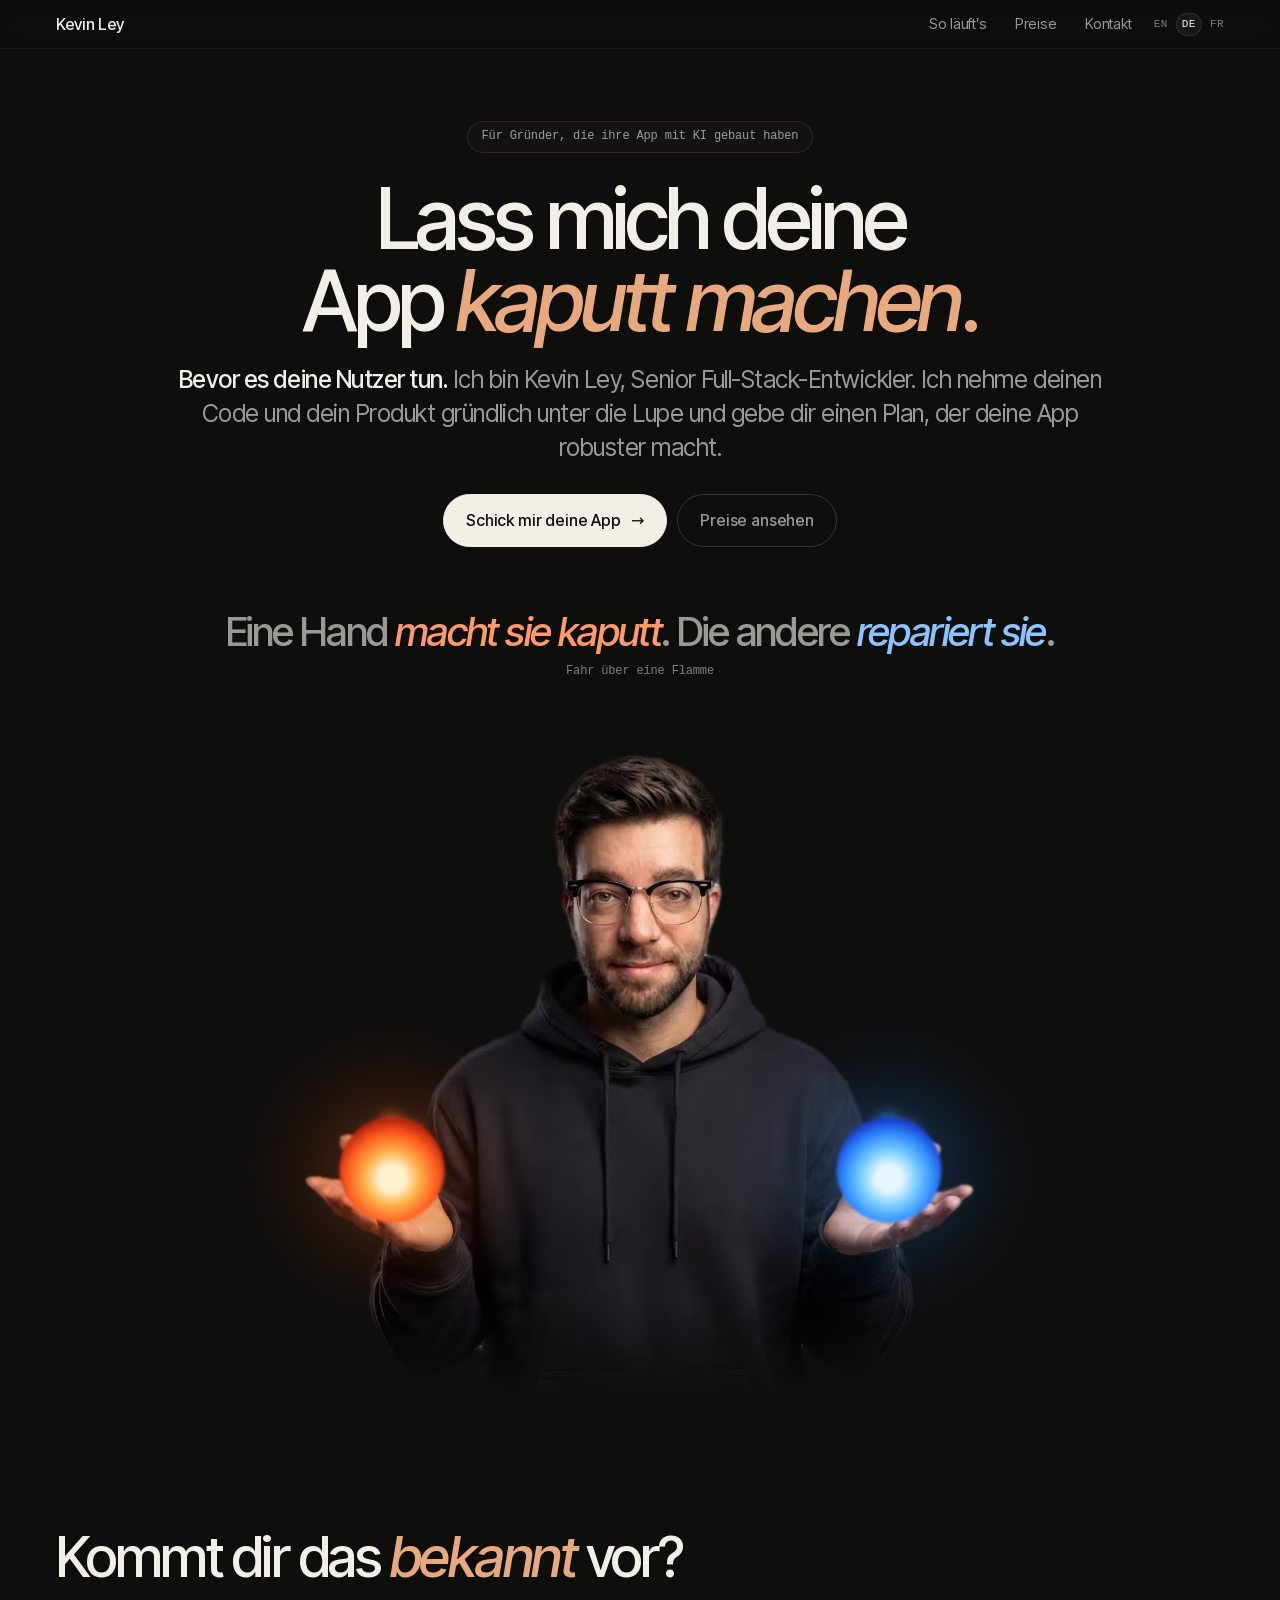
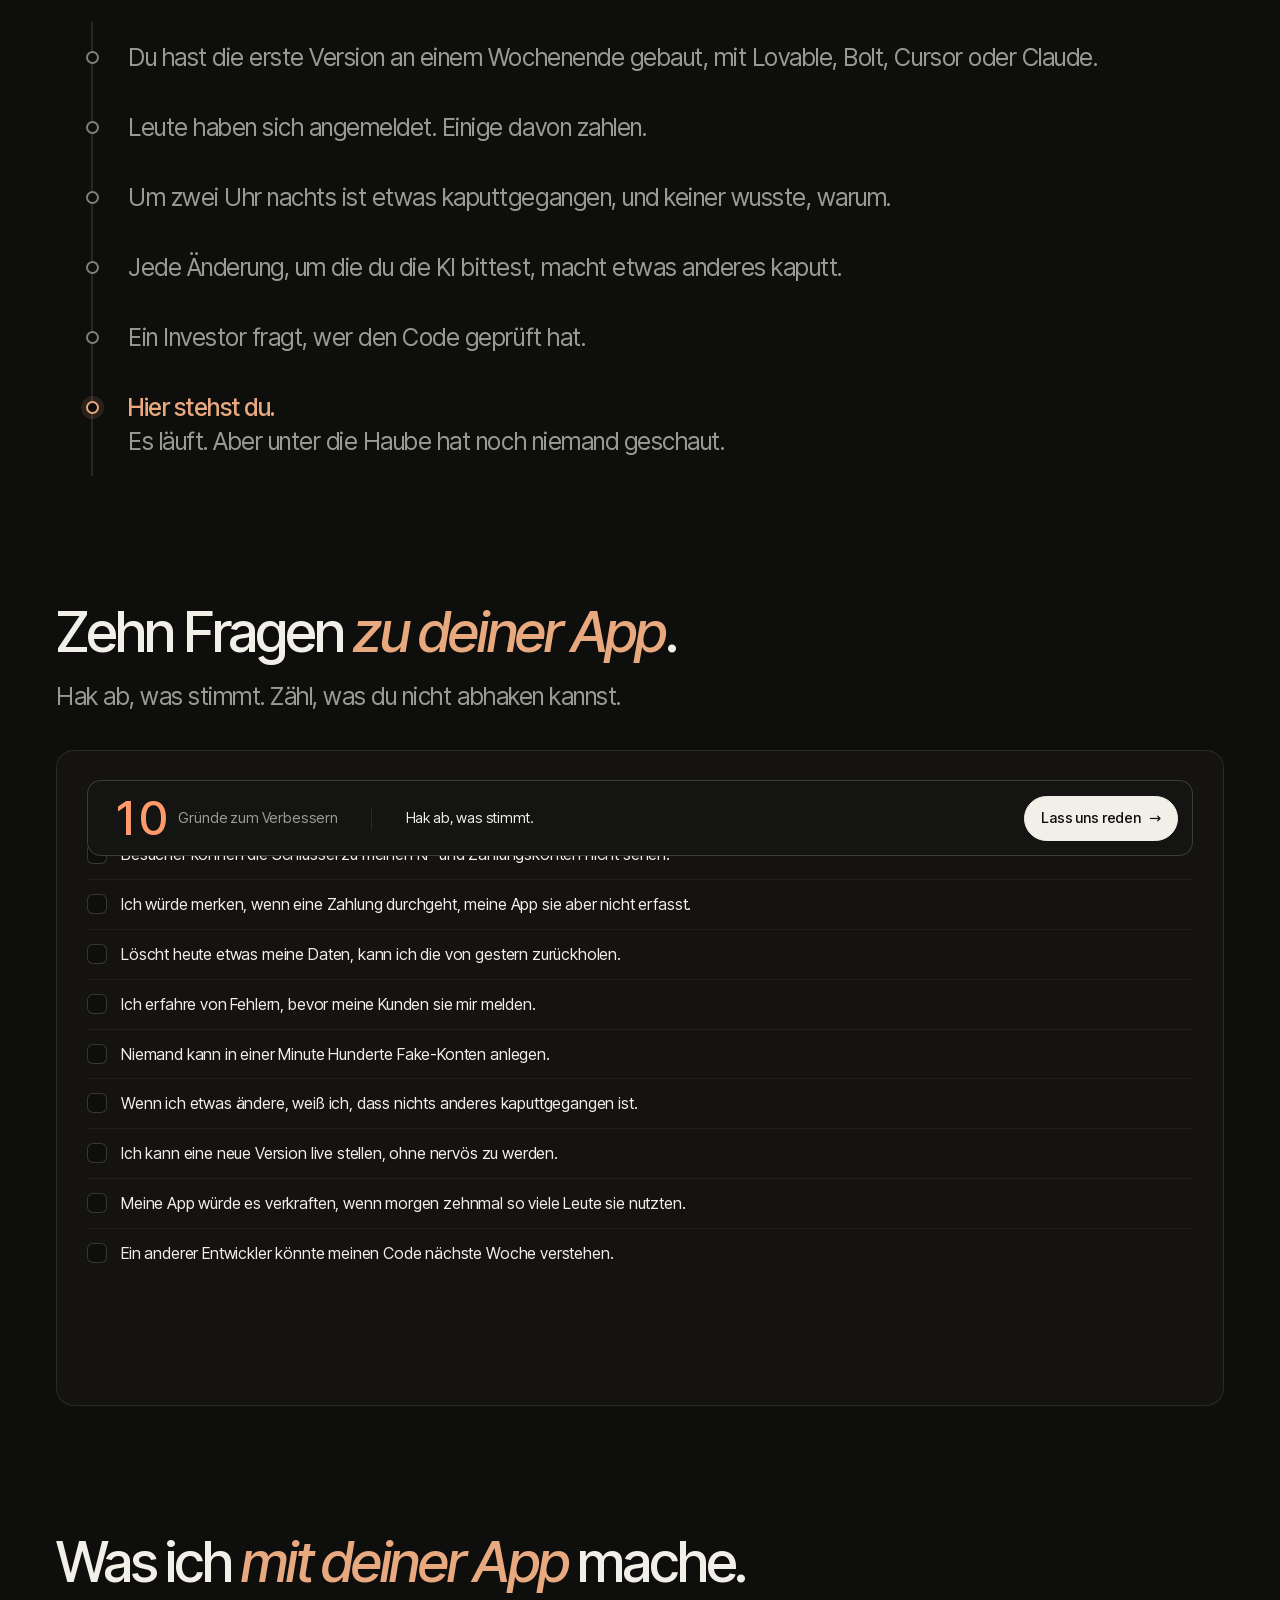
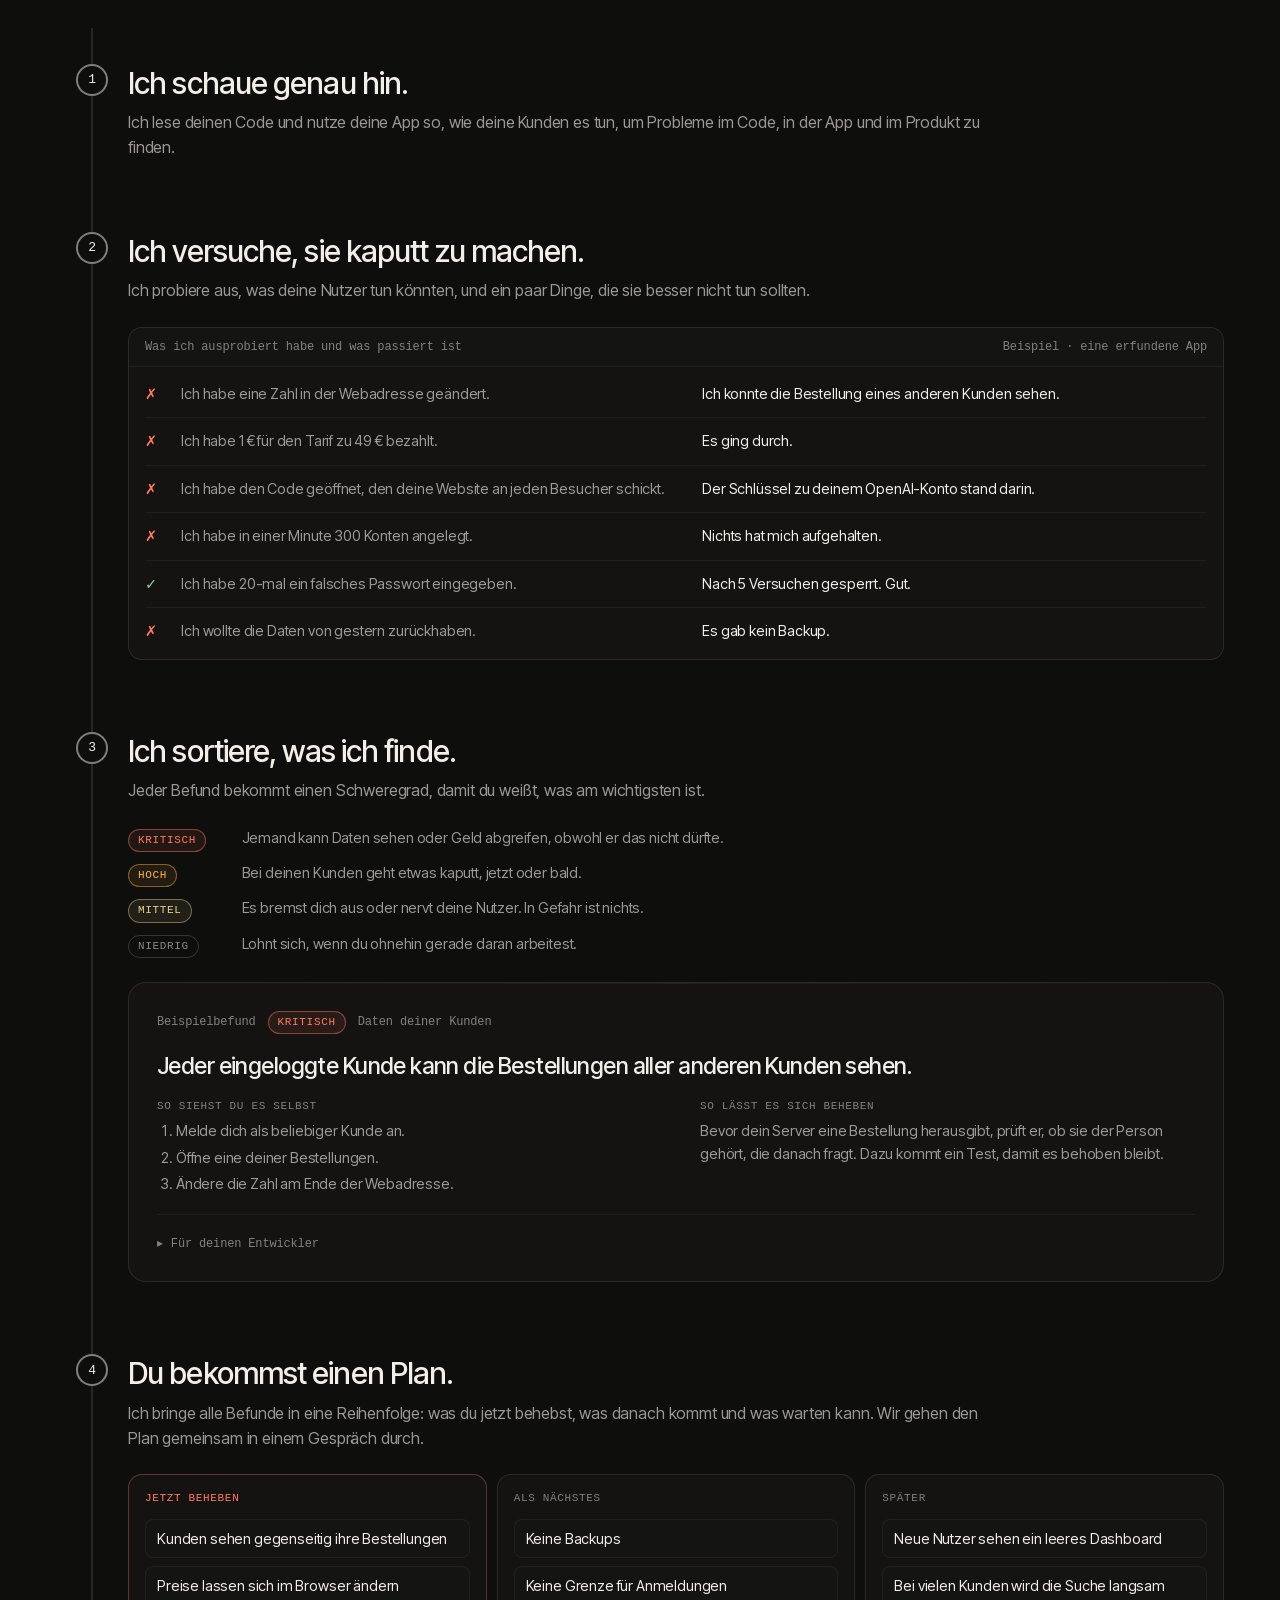
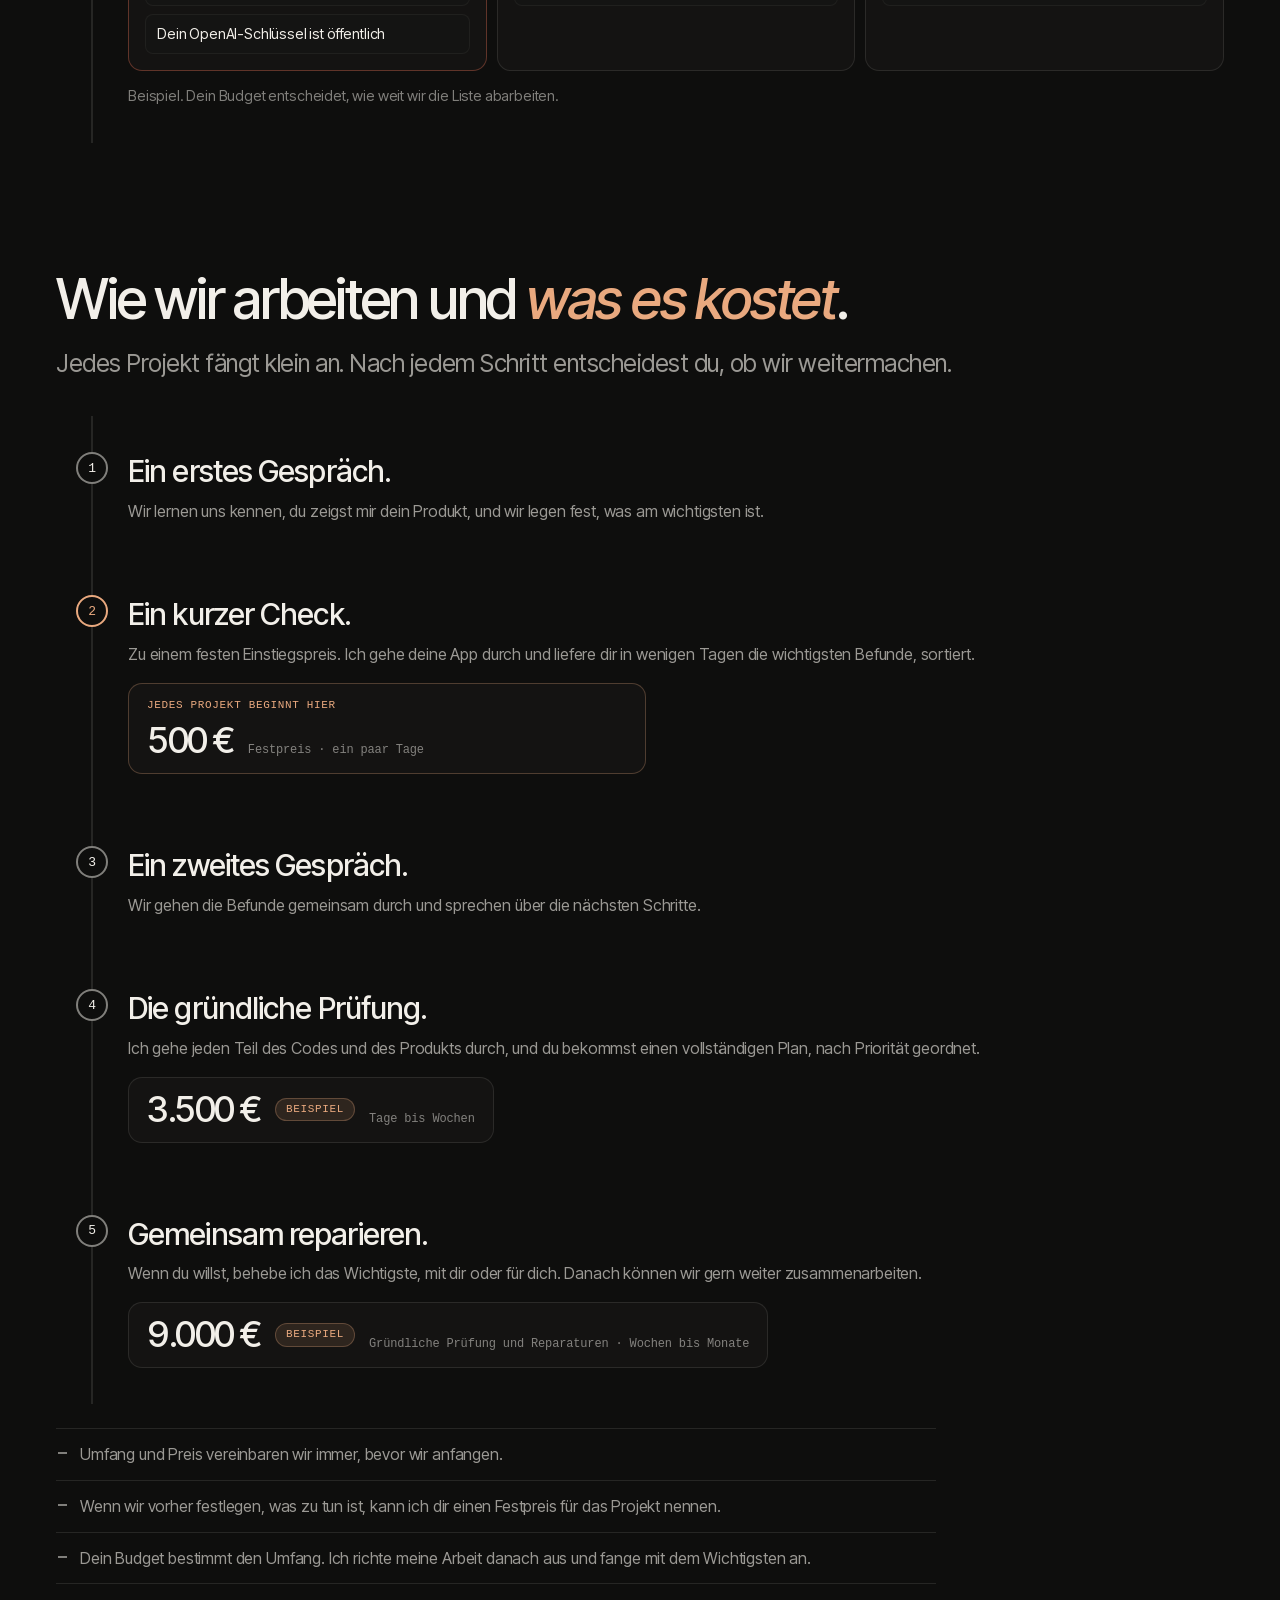
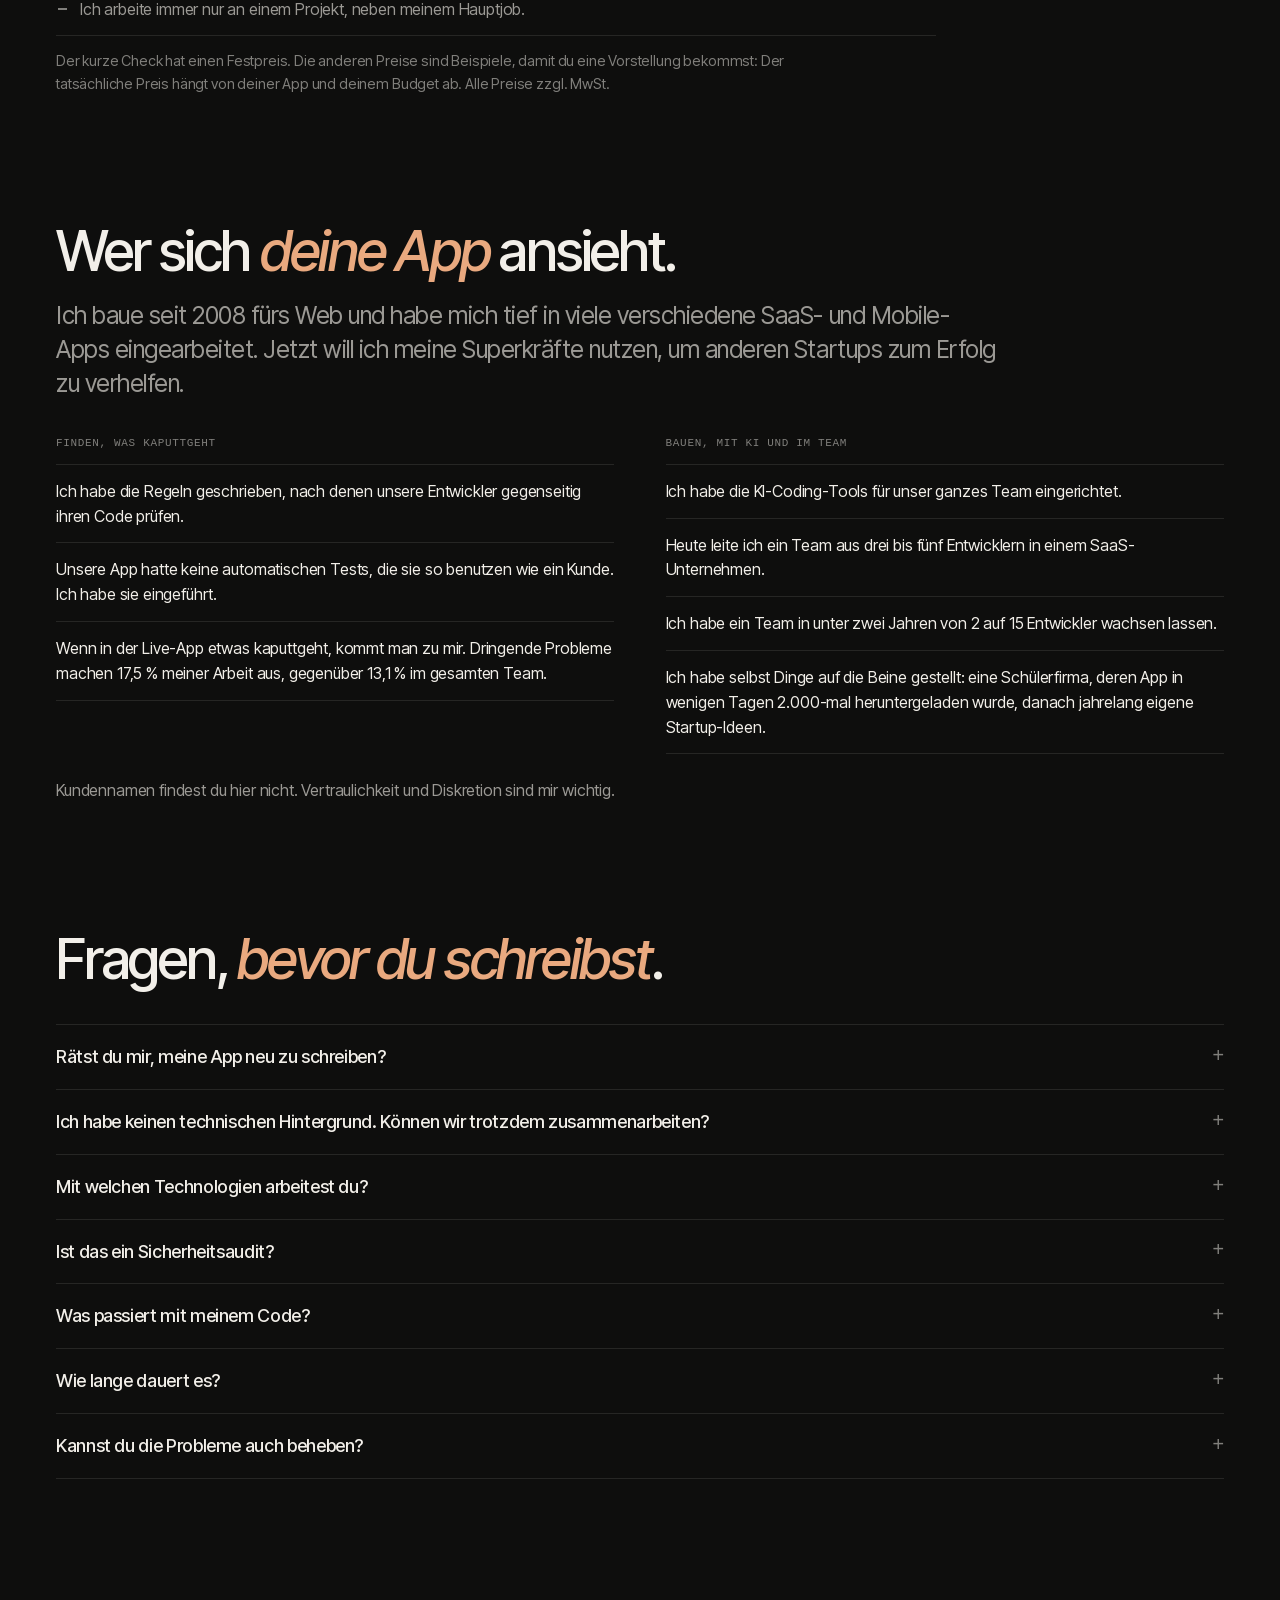
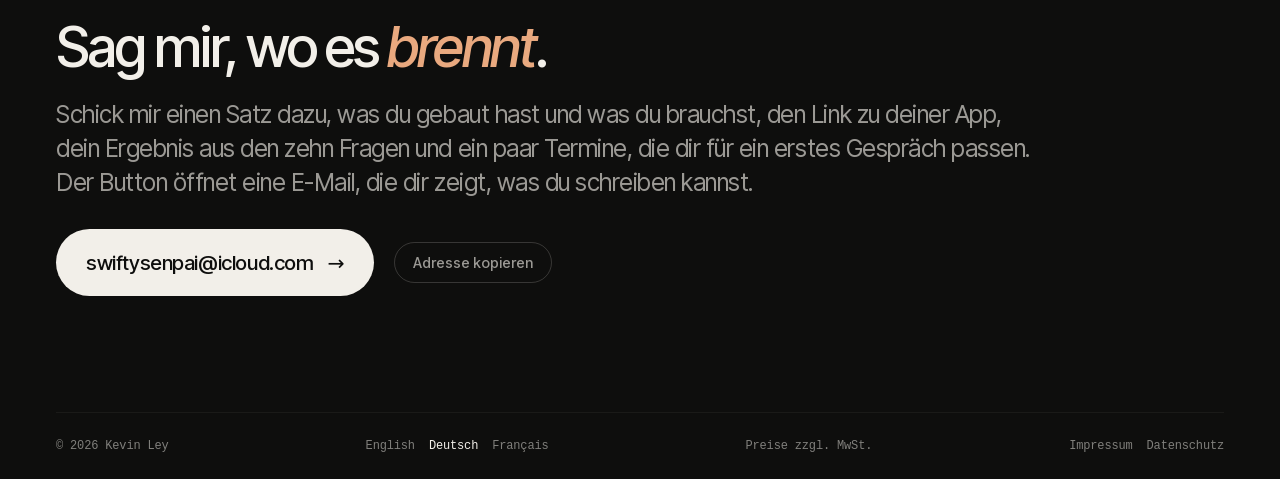
==== commit 0626a712: "Show fixed and example prices instead of the hourly rate The quick review is now a fixed €500. The d" ====
--- a/de/index.html
+++ b/de/index.html
@@ -6,7 +6,7 @@
 <meta http-equiv="Content-Security-Policy" content="default-src 'none'; script-src 'self' 'sha256-qOhFsq0QMV2REqNwk5hGH5bZE9SkX6gt6yeyKdYPv+U='; style-src 'self' 'unsafe-inline'; img-src 'self' data:; font-src 'self'; connect-src 'self'; manifest-src 'self'; base-uri 'none'; form-action 'none'">
 <meta name="referrer" content="strict-origin-when-cross-origin">
 <title>Code-Review für Apps, die mit KI gebaut wurden | Kevin Ley</title>
-<meta name="description" content="Mit KI gebaut? Kevin Ley, Senior Full-Stack-Entwickler, prüft den Code deiner App, versucht sie kaputt zu machen und plant die Reparatur. 120 €/h zzgl. MwSt.">
+<meta name="description" content="Mit KI gebaut? Kevin Ley, Senior Full-Stack-Entwickler, prüft den Code deiner App, versucht sie kaputt zu machen und plant die Reparatur. Check ab 500 € zzgl. MwSt.">
 <link rel="canonical" href="https://kevinley.github.io/de/">
 <link rel="alternate" hreflang="en" href="https://kevinley.github.io/">
 <link rel="alternate" hreflang="de" href="https://kevinley.github.io/de/">
@@ -41,7 +41,7 @@
 
 <link rel="preload" href="../fonts/inter-tight.woff2" as="font" type="font/woff2" crossorigin>
 <link rel="preload" href="../fonts/inter-tight-italic.woff2" as="font" type="font/woff2" crossorigin>
-<link rel="stylesheet" href="../styles.css?v=7">
+<link rel="stylesheet" href="../styles.css?v=10">
 
 <script type="application/ld+json">
 {
@@ -86,8 +86,9 @@
             "itemOffered": {
               "@type": "Service",
               "name": "Kurzer Check",
-              "description": "Ein Check zum vorher vereinbarten Einstiegspreis: die wichtigsten Befunde, nach Schweregrad sortiert, in wenigen Tagen."
-            }
+              "description": "Ein Check zum Festpreis: die wichtigsten Befunde, nach Schweregrad sortiert, in wenigen Tagen."
+            },
+            "priceSpecification": { "@type": "PriceSpecification", "price": 500, "priceCurrency": "EUR", "valueAddedTaxIncluded": false }
           },
           {
             "@type": "Offer",
@@ -95,21 +96,19 @@
               "@type": "Service",
               "name": "Gründliche Prüfung",
               "description": "Eine Prüfung aller Teile von Code und Produkt, mit einem vollständigen Plan nach Priorität."
-            }
+            },
+            "priceSpecification": { "@type": "PriceSpecification", "price": 3500, "priceCurrency": "EUR", "valueAddedTaxIncluded": false }
           },
           {
             "@type": "Offer",
             "itemOffered": {
               "@type": "Service",
-              "name": "Reparaturen",
-              "description": "Das Wichtigste beheben, gemeinsam mit dem Gründer oder für ihn, zu 120 € pro Stunde zuzüglich Mehrwertsteuer."
-            }
+              "name": "Gründliche Prüfung und Reparaturen",
+              "description": "Die gründliche Prüfung, danach das Wichtigste beheben, gemeinsam mit dem Gründer oder für ihn."
+            },
+            "priceSpecification": { "@type": "PriceSpecification", "price": 9000, "priceCurrency": "EUR", "valueAddedTaxIncluded": false }
           }
         ]
-      },
-      "offers": {
-        "@type": "Offer",
-        "priceSpecification": { "@type": "UnitPriceSpecification", "price": 120, "priceCurrency": "EUR", "unitCode": "HUR", "valueAddedTaxIncluded": false }
       }
     },
     {
@@ -123,7 +122,7 @@
         { "@type": "Question", "name": "Ist das ein Sicherheitsaudit?", "acceptedAnswer": { "@type": "Answer", "text": "Nein, es ist kein zertifizierter Sicherheitstest. Aber Sicherheitsprobleme, die bei der Prüfung auffallen, stehen im Bericht." } },
         { "@type": "Question", "name": "Was passiert mit meinem Code?", "acceptedAnswer": { "@type": "Answer", "text": "Kevin Ley unterschreibt auf Wunsch eine Geheimhaltungsvereinbarung (NDA). Wenn die Arbeit fertig ist, bekommst du alles übergeben, was dir gehört." } },
         { "@type": "Question", "name": "Wie lange dauert es?", "acceptedAnswer": { "@type": "Answer", "text": "Ein kurzer Check dauert ein paar Tage. Eine gründliche Prüfung dauert Tage bis Wochen. Reparaturen und die weitere Zusammenarbeit können Wochen oder Monate dauern." } },
-        { "@type": "Question", "name": "Kannst du die Probleme auch beheben?", "acceptedAnswer": { "@type": "Answer", "text": "Ja, mit dir oder für dich, zum selben Satz von 120 Euro pro Stunde zuzüglich Mehrwertsteuer." } }
+        { "@type": "Question", "name": "Kannst du die Probleme auch beheben?", "acceptedAnswer": { "@type": "Answer", "text": "Ja, mit dir oder für dich, und du bekommst einen Preis für die Reparaturen, bevor ich anfange." } }
       ]
     }
   ]
@@ -131,7 +130,7 @@
 </script>
 <script>document.documentElement.classList.add("js")</script>
 <script src="../script.js?v=2" defer></script>
-<script src="../fire.js?v=3" defer></script>
+<script src="../fire.js?v=6" defer></script>
 </head>
 <body>
 <a class="skip" href="#familiar">Zum Inhalt springen</a>
@@ -359,7 +358,7 @@
 <section class="section" id="prices" aria-labelledby="prices-title">
   <div class="wrap">
     <h2 class="section__title" id="prices-title" data-reveal>Wie wir arbeiten und <em>was es kostet</em>.</h2>
-    <p class="section__lede" data-reveal>120&nbsp;€ pro Stunde zzgl. MwSt. Jedes Projekt fängt klein an. Nach jedem Schritt entscheidest du, ob wir weitermachen.</p>
+    <p class="section__lede" data-reveal>Jedes Projekt fängt klein an. Nach jedem Schritt entscheidest du, ob wir weitermachen.</p>
     <ol class="steps" data-rail>
       <li class="step">
         <span class="step__node" aria-hidden="true">1</span>
@@ -372,8 +371,8 @@
         <span class="step__node" aria-hidden="true">2</span>
         <div class="step__main" data-reveal>
           <h3 class="step__title">Ein kurzer Check.</h3>
-          <p class="step__body">Zu einem Einstiegspreis, den wir vorher vereinbaren. Ich gehe deine App durch und liefere dir in wenigen Tagen die wichtigsten Befunde, sortiert.</p>
-          <p class="price"><span class="price__tag">Jedes Projekt beginnt hier</span><span class="price__sum">960&nbsp;€</span><span class="price__meta">Beispiel · etwa 8 Stunden · ein paar Tage</span></p>
+          <p class="step__body">Zu einem festen Einstiegspreis. Ich gehe deine App durch und liefere dir in wenigen Tagen die wichtigsten Befunde, sortiert.</p>
+          <p class="price"><span class="price__tag">Jedes Projekt beginnt hier</span><span class="price__sum">500&nbsp;€</span><span class="price__meta">Festpreis · ein paar Tage</span></p>
         </div>
       </li>
       <li class="step">
@@ -388,15 +387,15 @@
         <div class="step__main" data-reveal>
           <h3 class="step__title">Die gründliche Prüfung.</h3>
           <p class="step__body">Ich gehe jeden Teil des Codes und des Produkts durch, und du bekommst einen vollständigen Plan, nach Priorität geordnet.</p>
-          <p class="price"><span class="price__sum">3.600&nbsp;€</span><span class="price__meta">Beispiel · etwa 30 Stunden · Tage bis Wochen</span></p>
+          <p class="price"><span class="price__sum">3.500&nbsp;€</span><span class="price__badge">Beispiel</span><span class="price__meta">Tage bis Wochen</span></p>
         </div>
       </li>
       <li class="step">
         <span class="step__node" aria-hidden="true">5</span>
         <div class="step__main" data-reveal>
           <h3 class="step__title">Gemeinsam reparieren.</h3>
-          <p class="step__body">Wenn du willst, behebe ich das Wichtigste, mit dir oder für dich, zum selben Stundensatz. Danach können wir gern weiter zusammenarbeiten.</p>
-          <p class="price"><span class="price__sum">9.600&nbsp;€</span><span class="price__meta">Beispiel · gründliche Prüfung und Reparaturen · etwa 80 Stunden · Wochen bis Monate</span></p>
+          <p class="step__body">Wenn du willst, behebe ich das Wichtigste, mit dir oder für dich. Danach können wir gern weiter zusammenarbeiten.</p>
+          <p class="price"><span class="price__sum">9.000&nbsp;€</span><span class="price__badge">Beispiel</span><span class="price__meta">Gründliche Prüfung und Reparaturen · Wochen bis Monate</span></p>
         </div>
       </li>
     </ol>
@@ -406,7 +405,7 @@
       <li>Dein Budget bestimmt den Umfang. Ich richte meine Arbeit danach aus und fange mit dem Wichtigsten an.</li>
       <li>Ich arbeite immer nur an einem Projekt, neben meinem Hauptjob.</li>
     </ul>
-    <p class="note" data-reveal>Die Preise sind Beispiele, damit du eine Vorstellung bekommst. Die tatsächlichen Stunden hängen von deiner App und deinem Budget ab. Alle Preise zzgl. MwSt.</p>
+    <p class="note" data-reveal>Der kurze Check hat einen Festpreis. Die anderen Preise sind Beispiele, damit du eine Vorstellung bekommst: Der tatsächliche Preis hängt von deiner App und deinem Budget ab. Alle Preise zzgl. MwSt.</p>
   </div>
 </section>
 
@@ -475,7 +474,7 @@
       </details>
       <details>
         <summary>Kannst du die Probleme auch beheben?</summary>
-        <p>Ja, mit dir oder für dich, zum selben Satz von 120&nbsp;€ pro Stunde zzgl. MwSt.</p>
+        <p>Ja, mit dir oder für dich, und du bekommst einen Preis für die Reparaturen, bevor ich anfange.</p>
       </details>
     </div>
   </div>
--- a/styles.css
+++ b/styles.css
@@ -406,6 +406,18 @@
   height: calc(6 * var(--orb));
   pointer-events: none;
 }
+/* The ring that flies off where a dropped flame lands (fire.js adds it, and
+   removes it when it's done). */
+.blast {
+  position: absolute;
+  inset: 0;
+  border: 2px solid var(--glow);
+  border-radius: 50%;
+  box-shadow: 0 0 24px var(--glow), inset 0 0 16px var(--glow);
+  pointer-events: none;
+  animation: blast .7s cubic-bezier(.15, .7, .3, 1) forwards;
+}
+@keyframes blast { from { transform: scale(.4); opacity: 1; } to { transform: scale(4.5); opacity: 0; } }
 @media (prefers-reduced-motion: no-preference) { .stage__gl { animation: ignite .3s var(--ease) both; } }
 @keyframes ignite { from { opacity: 0; } }
 
@@ -469,11 +481,12 @@
   will-change: transform;
 }
 
-/* Easter eggs: bits of code drawn on the wall, in the empty band above each
-   section. The orange flame shows them broken, the blue flame fixed. They
-   scroll with the page (fire.js places them; the list is EGGS there). */
+/* Easter eggs: bits of code drawn on the wall, most around the flames, a few
+   further down. The orange flame shows them broken, the blue flame fixed.
+   They scroll with the page (fire.js places them; the list is EGGS there). */
 .wall__eggs { position: absolute; left: 50%; top: 50%; width: 0; height: 0; transform-origin: 0 0; color: var(--light); }
 .egg { position: absolute; display: grid; translate: -10px -50%; font: 400 14px/1 var(--mono); letter-spacing: -.01em; white-space: nowrap; }
+.egg[hidden] { display: none; }
 .egg--end { translate: calc(10px - 100%) -50%; } /* the label's padding hangs outside the column, so the text lines up with it */
 /* Each sits on a label in the page color, so no grid line runs through it. */
 .egg > span { grid-area: 1 / 1; display: flex; align-items: center; gap: 8px; padding: 6px 10px; border-radius: 4px; background: var(--bg); }
@@ -900,6 +913,7 @@
 .price__tag { flex-basis: 100%; margin-bottom: 4px; font: 500 11px/1.4 var(--mono); letter-spacing: .06em; text-transform: uppercase; color: var(--accent); }
 .price__sum { font: 500 clamp(28px, 2.8vw, 38px)/1 var(--sans); letter-spacing: -.04em; font-variant-numeric: tabular-nums; }
 .price__meta { font: 400 12px/1.5 var(--mono); color: var(--ink-3); }
+.price__badge { align-self: center; padding: 3px 10px; border: 1px solid var(--accent-line); border-radius: var(--r-pill); background: var(--accent-soft); font: 500 11px/1.4 var(--mono); letter-spacing: .06em; text-transform: uppercase; color: var(--accent); }
 .step--start .step__node { border-color: var(--accent); color: var(--accent); }
 .step--start .price { border-color: var(--accent-line); }
 
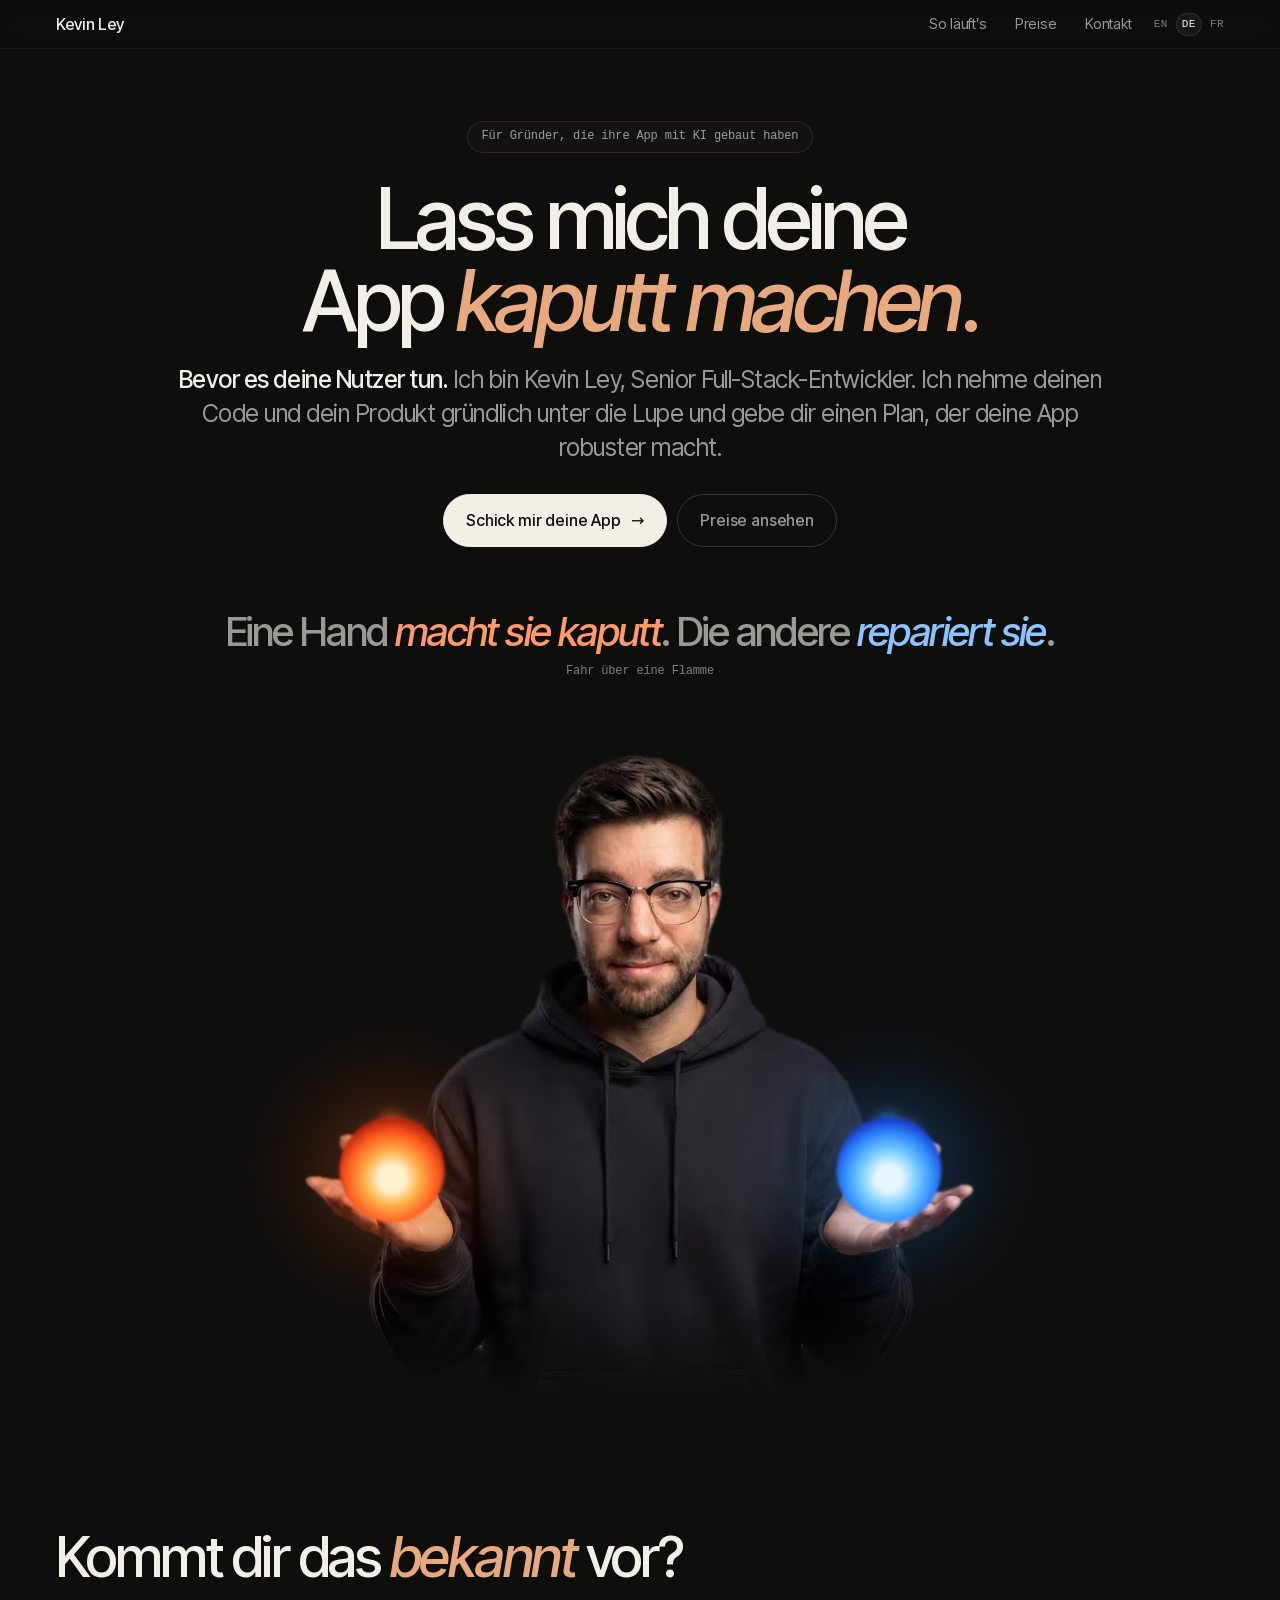
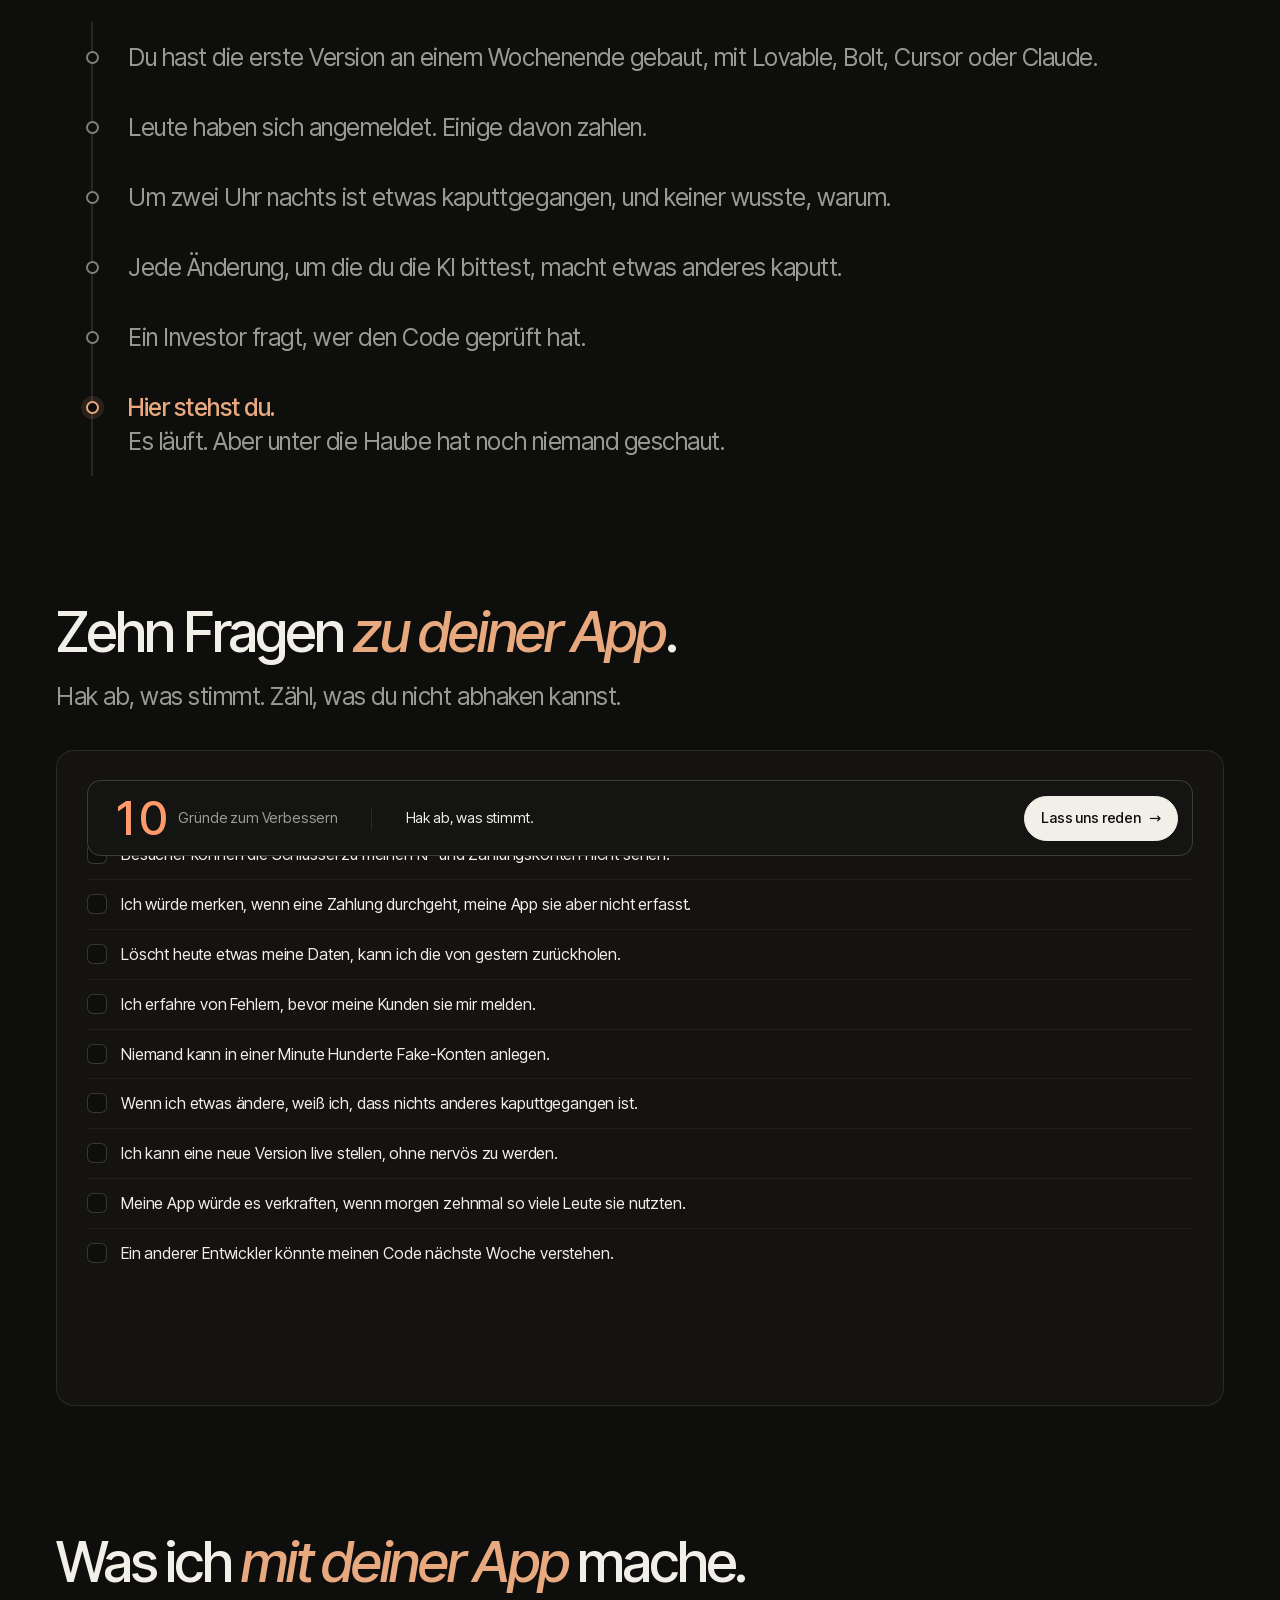
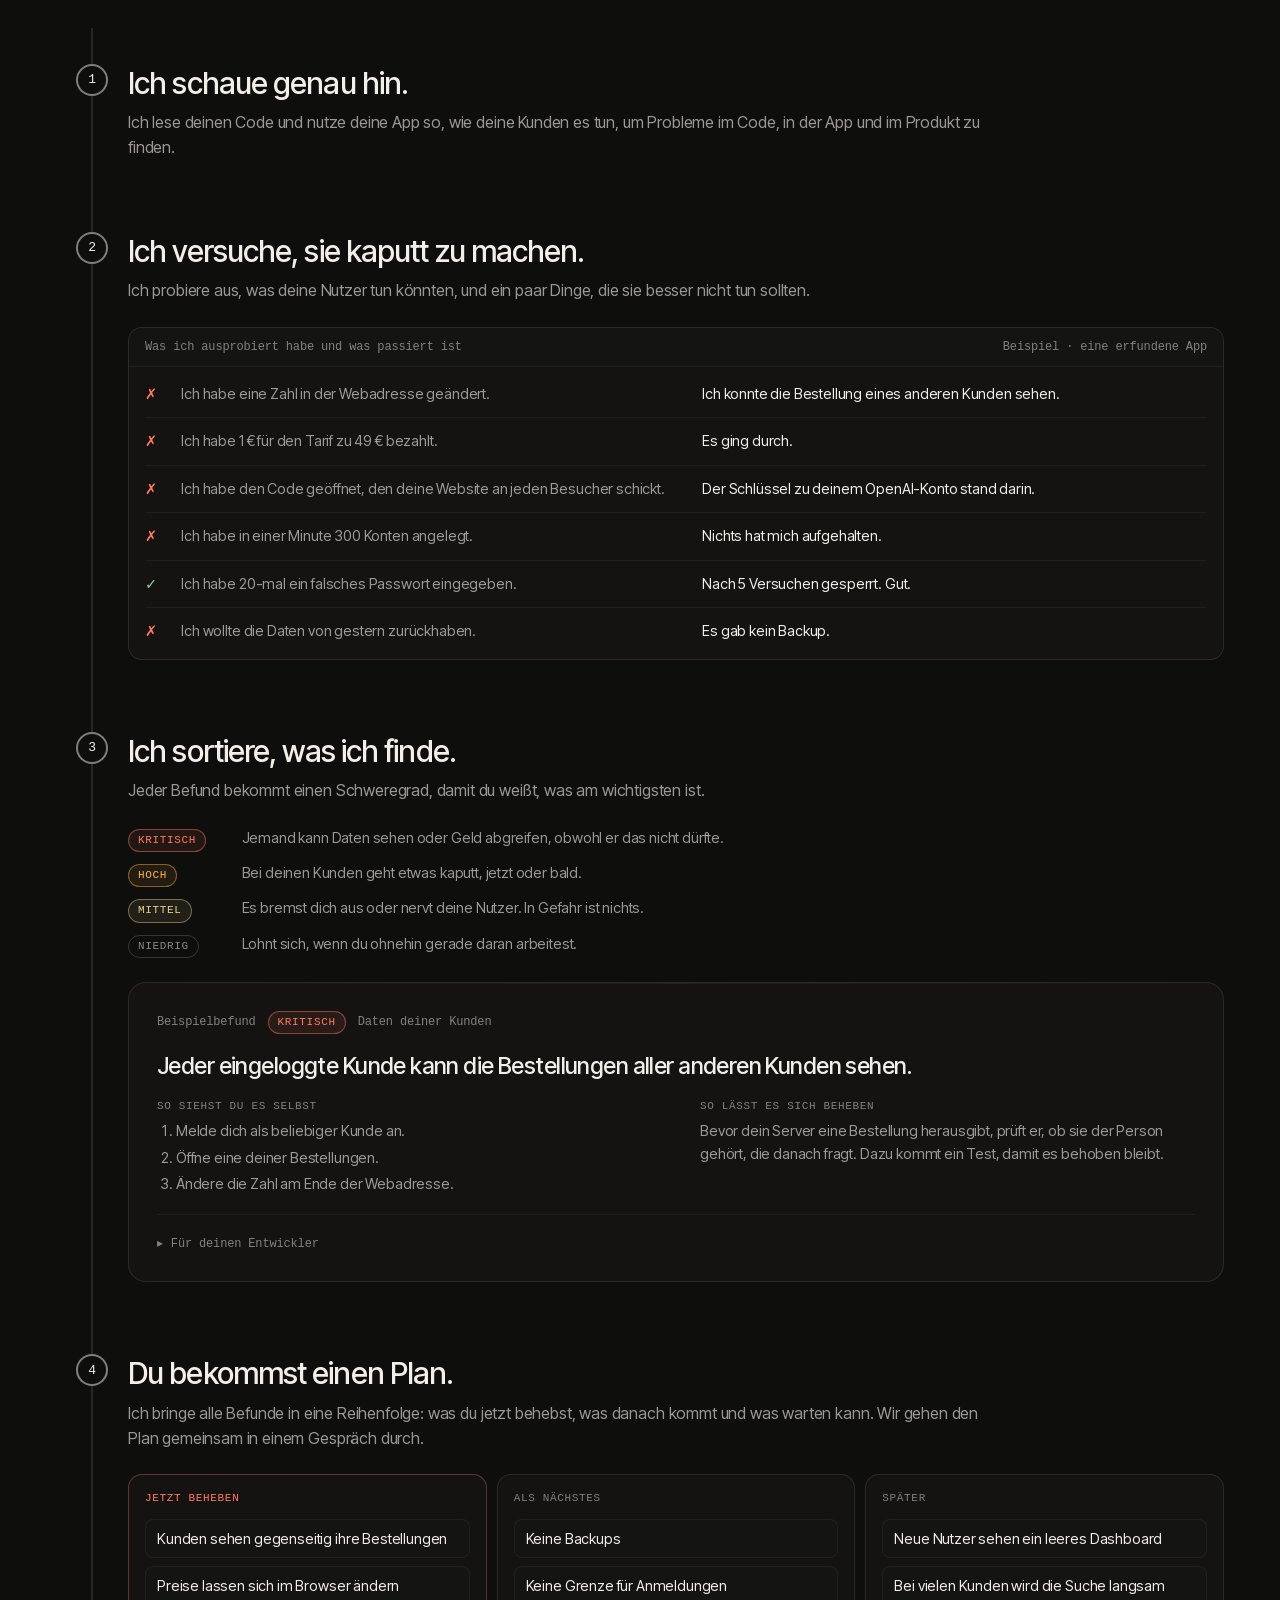
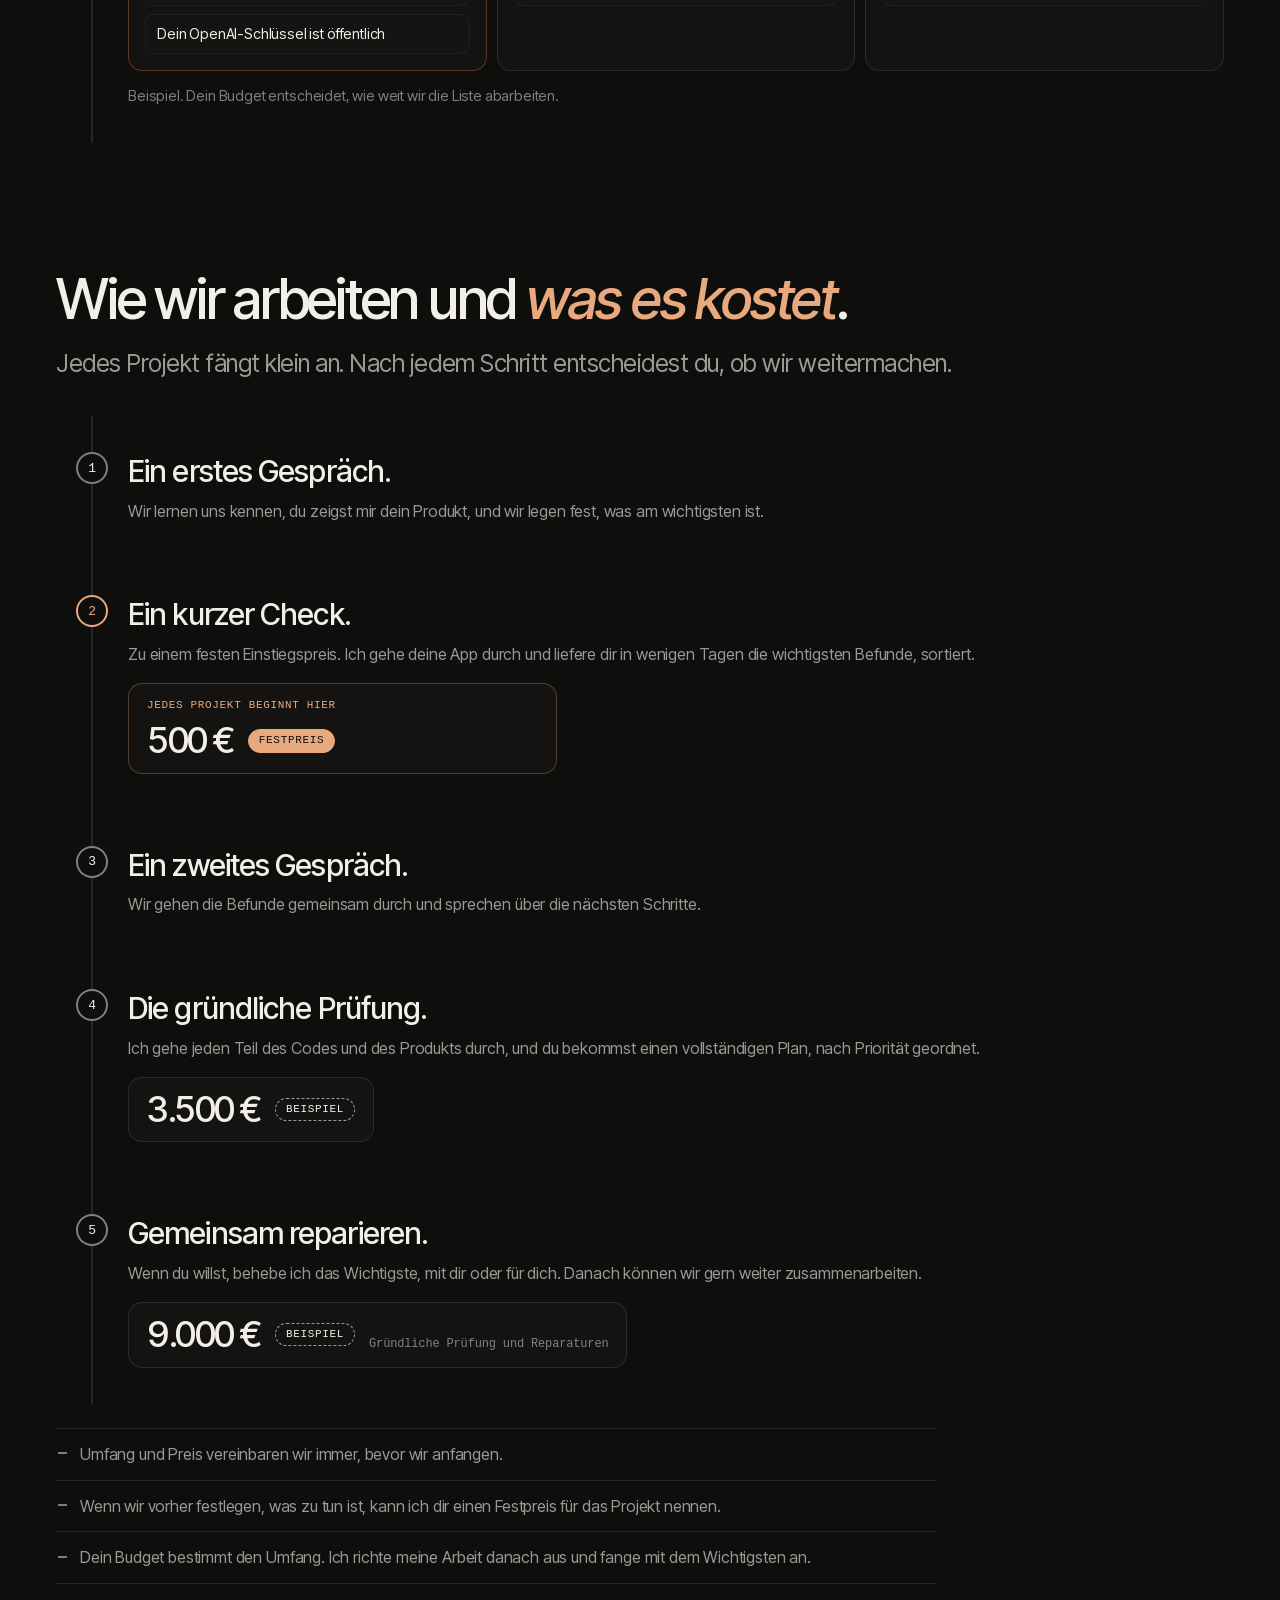
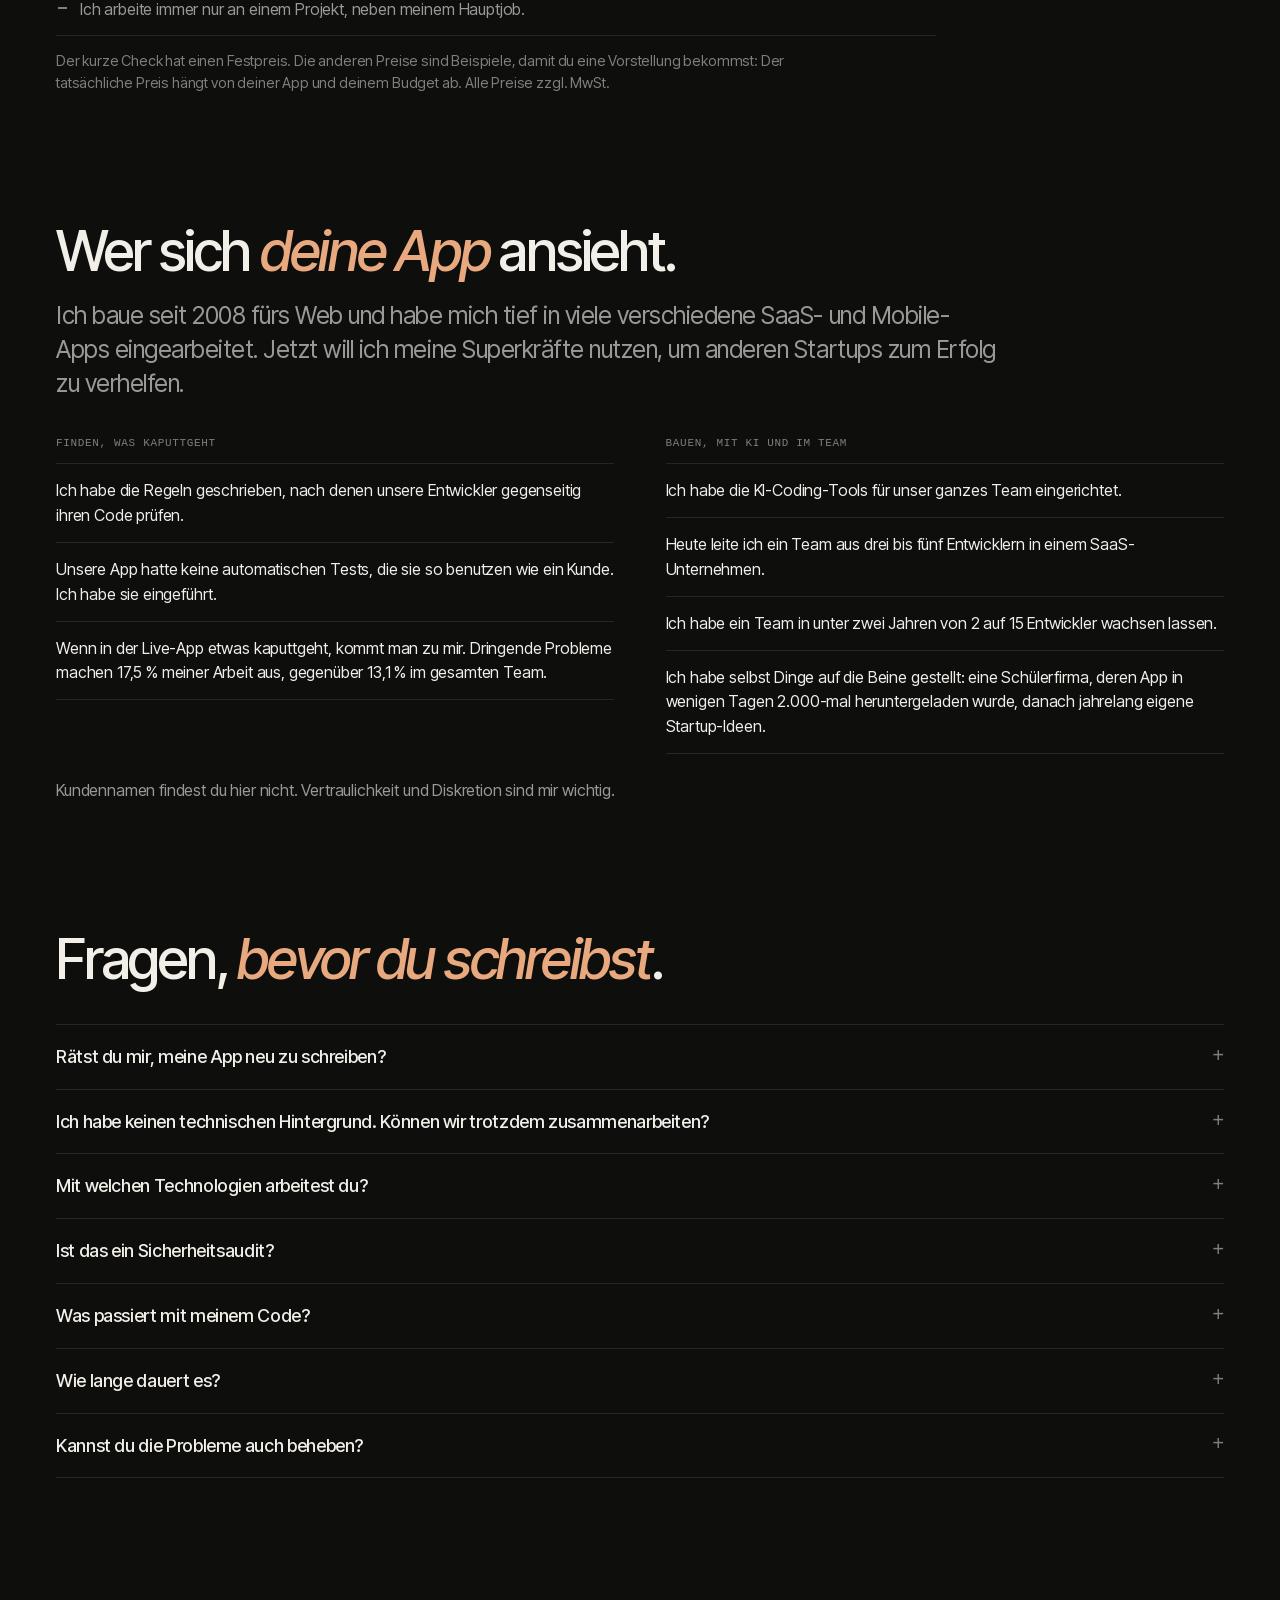
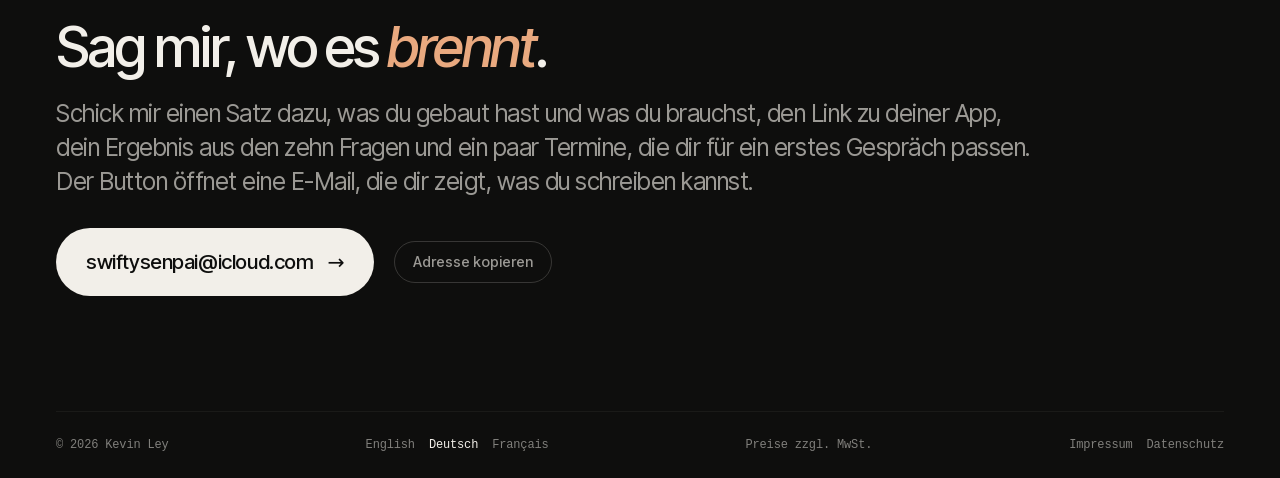
==== commit c18f7c18: "Drop timeframes from prices and badge the fixed price The price boxes no longer show how long each s" ====
--- a/de/index.html
+++ b/de/index.html
@@ -41,7 +41,7 @@
 
 <link rel="preload" href="../fonts/inter-tight.woff2" as="font" type="font/woff2" crossorigin>
 <link rel="preload" href="../fonts/inter-tight-italic.woff2" as="font" type="font/woff2" crossorigin>
-<link rel="stylesheet" href="../styles.css?v=10">
+<link rel="stylesheet" href="../styles.css?v=11">
 
 <script type="application/ld+json">
 {
@@ -372,7 +372,7 @@
         <div class="step__main" data-reveal>
           <h3 class="step__title">Ein kurzer Check.</h3>
           <p class="step__body">Zu einem festen Einstiegspreis. Ich gehe deine App durch und liefere dir in wenigen Tagen die wichtigsten Befunde, sortiert.</p>
-          <p class="price"><span class="price__tag">Jedes Projekt beginnt hier</span><span class="price__sum">500&nbsp;€</span><span class="price__meta">Festpreis · ein paar Tage</span></p>
+          <p class="price"><span class="price__tag">Jedes Projekt beginnt hier</span><span class="price__sum">500&nbsp;€</span><span class="price__badge price__badge--fixed">Festpreis</span></p>
         </div>
       </li>
       <li class="step">
@@ -387,7 +387,7 @@
         <div class="step__main" data-reveal>
           <h3 class="step__title">Die gründliche Prüfung.</h3>
           <p class="step__body">Ich gehe jeden Teil des Codes und des Produkts durch, und du bekommst einen vollständigen Plan, nach Priorität geordnet.</p>
-          <p class="price"><span class="price__sum">3.500&nbsp;€</span><span class="price__badge">Beispiel</span><span class="price__meta">Tage bis Wochen</span></p>
+          <p class="price"><span class="price__sum">3.500&nbsp;€</span><span class="price__badge">Beispiel</span></p>
         </div>
       </li>
       <li class="step">
@@ -395,7 +395,7 @@
         <div class="step__main" data-reveal>
           <h3 class="step__title">Gemeinsam reparieren.</h3>
           <p class="step__body">Wenn du willst, behebe ich das Wichtigste, mit dir oder für dich. Danach können wir gern weiter zusammenarbeiten.</p>
-          <p class="price"><span class="price__sum">9.000&nbsp;€</span><span class="price__badge">Beispiel</span><span class="price__meta">Gründliche Prüfung und Reparaturen · Wochen bis Monate</span></p>
+          <p class="price"><span class="price__sum">9.000&nbsp;€</span><span class="price__badge">Beispiel</span><span class="price__meta">Gründliche Prüfung und Reparaturen</span></p>
         </div>
       </li>
     </ol>
--- a/styles.css
+++ b/styles.css
@@ -913,7 +913,9 @@
 .price__tag { flex-basis: 100%; margin-bottom: 4px; font: 500 11px/1.4 var(--mono); letter-spacing: .06em; text-transform: uppercase; color: var(--accent); }
 .price__sum { font: 500 clamp(28px, 2.8vw, 38px)/1 var(--sans); letter-spacing: -.04em; font-variant-numeric: tabular-nums; }
 .price__meta { font: 400 12px/1.5 var(--mono); color: var(--ink-3); }
-.price__badge { align-self: center; padding: 3px 10px; border: 1px solid var(--accent-line); border-radius: var(--r-pill); background: var(--accent-soft); font: 500 11px/1.4 var(--mono); letter-spacing: .06em; text-transform: uppercase; color: var(--accent); }
+/* Example: a dashed outline, like a sketch. Fixed: solid, the one firm number. */
+.price__badge { align-self: center; padding: 3px 10px; border: 1px dashed var(--ink-2); border-radius: var(--r-pill); font: 500 11px/1.4 var(--mono); letter-spacing: .06em; text-transform: uppercase; color: var(--ink); }
+.price__badge--fixed { border: 1px solid var(--accent); background: var(--accent); color: var(--bg); }
 .step--start .step__node { border-color: var(--accent); color: var(--accent); }
 .step--start .price { border-color: var(--accent-line); }
 
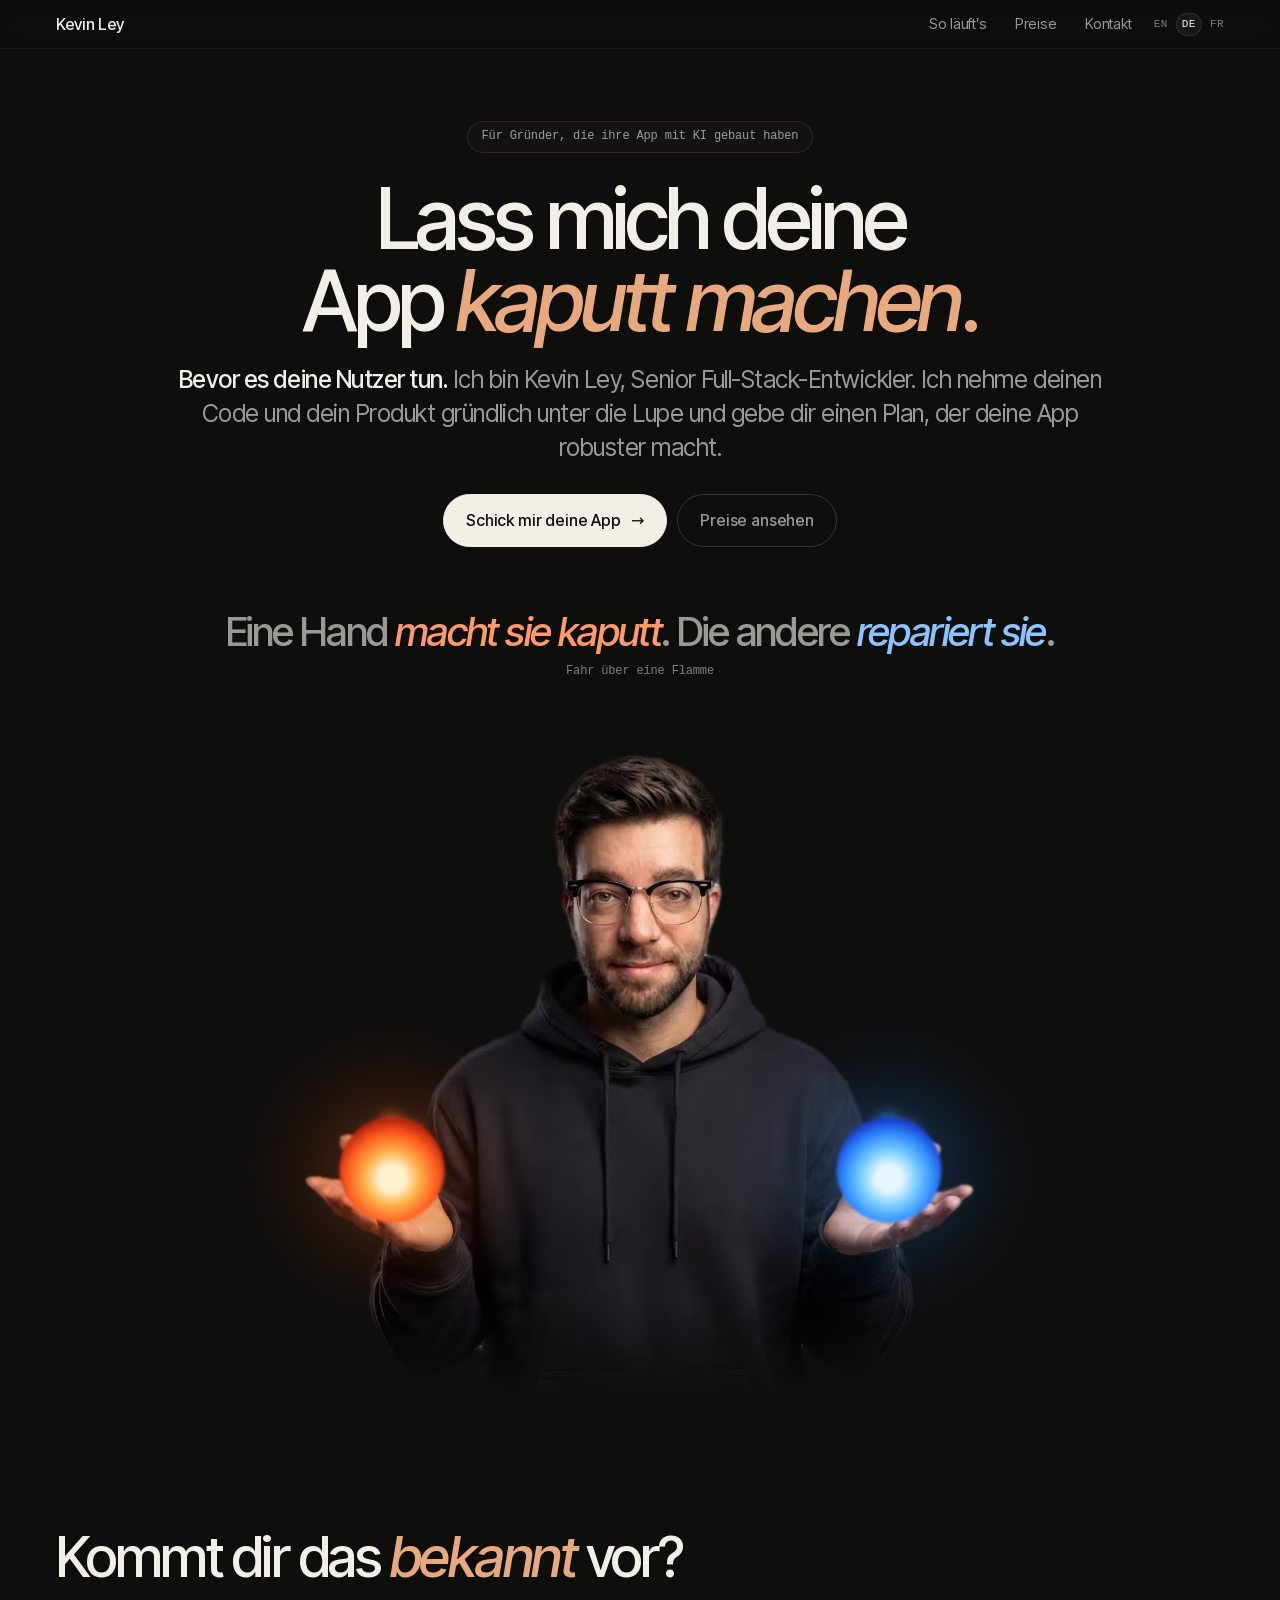
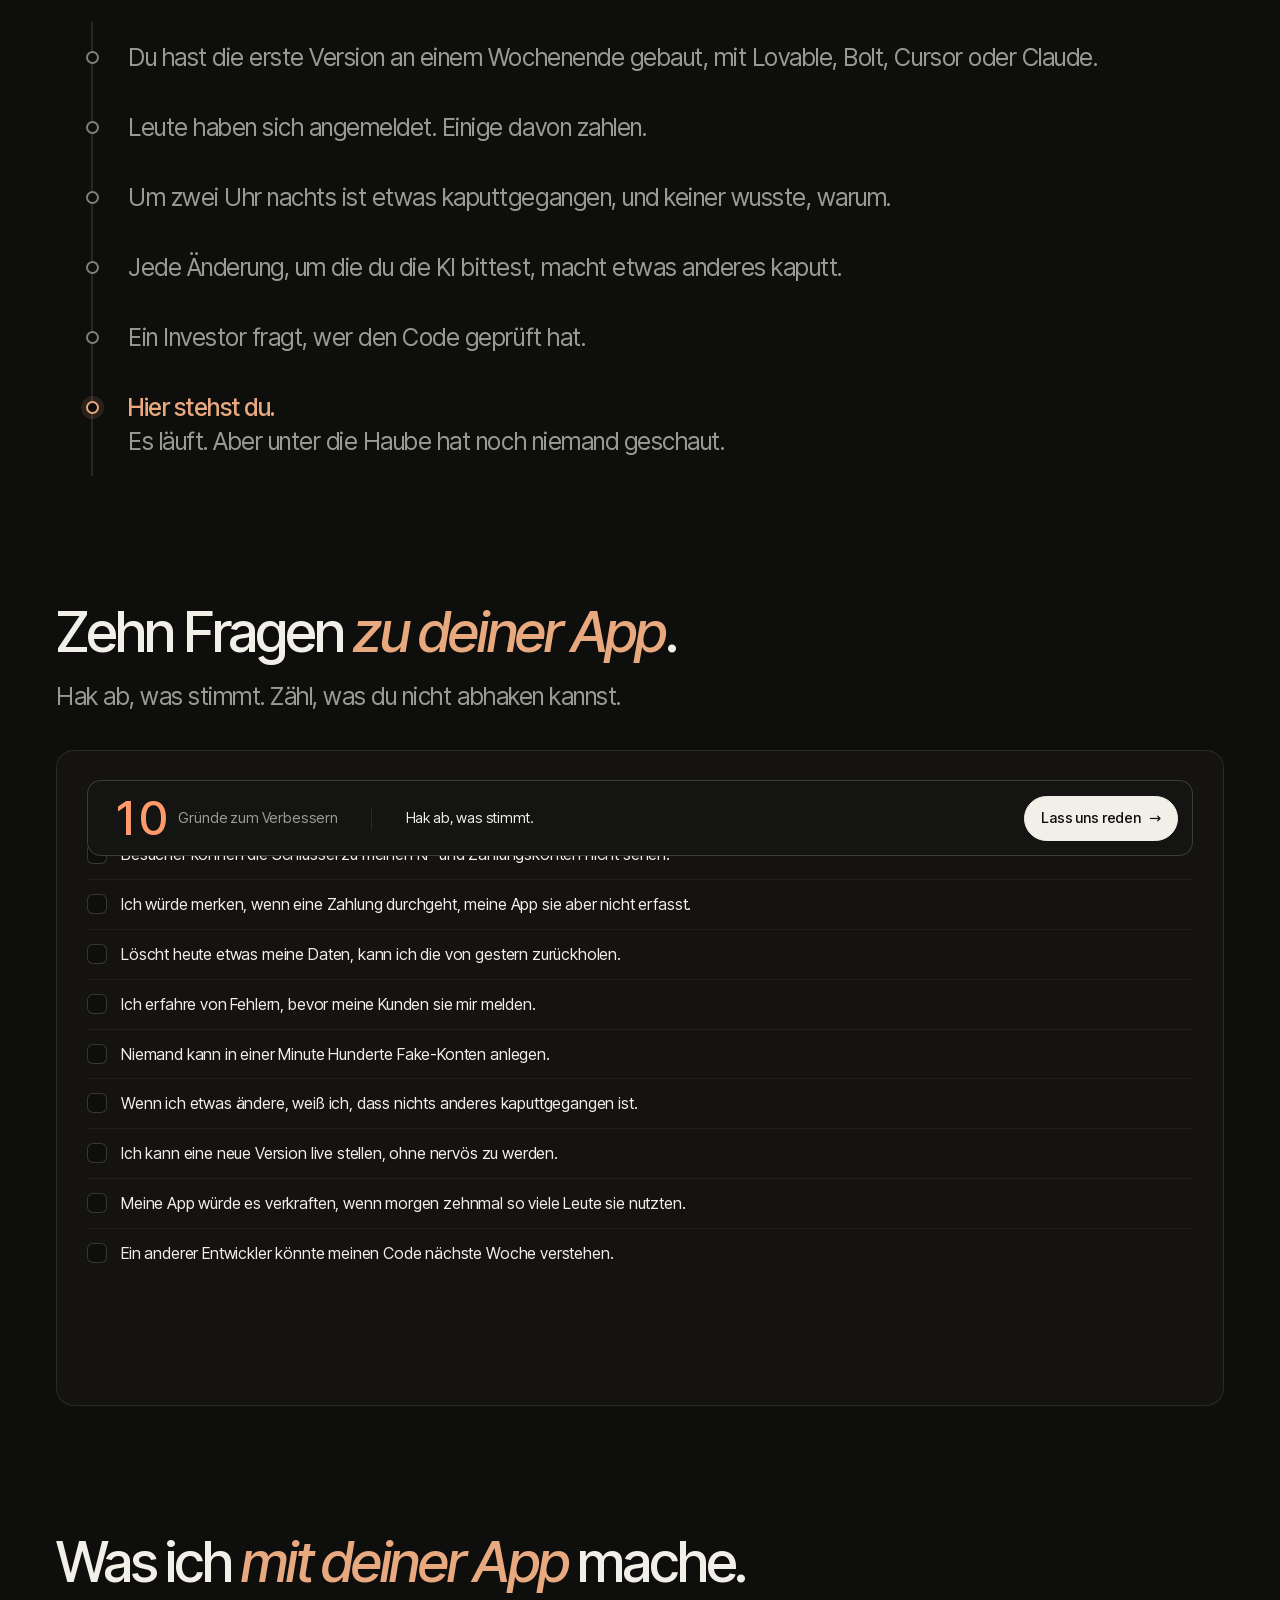
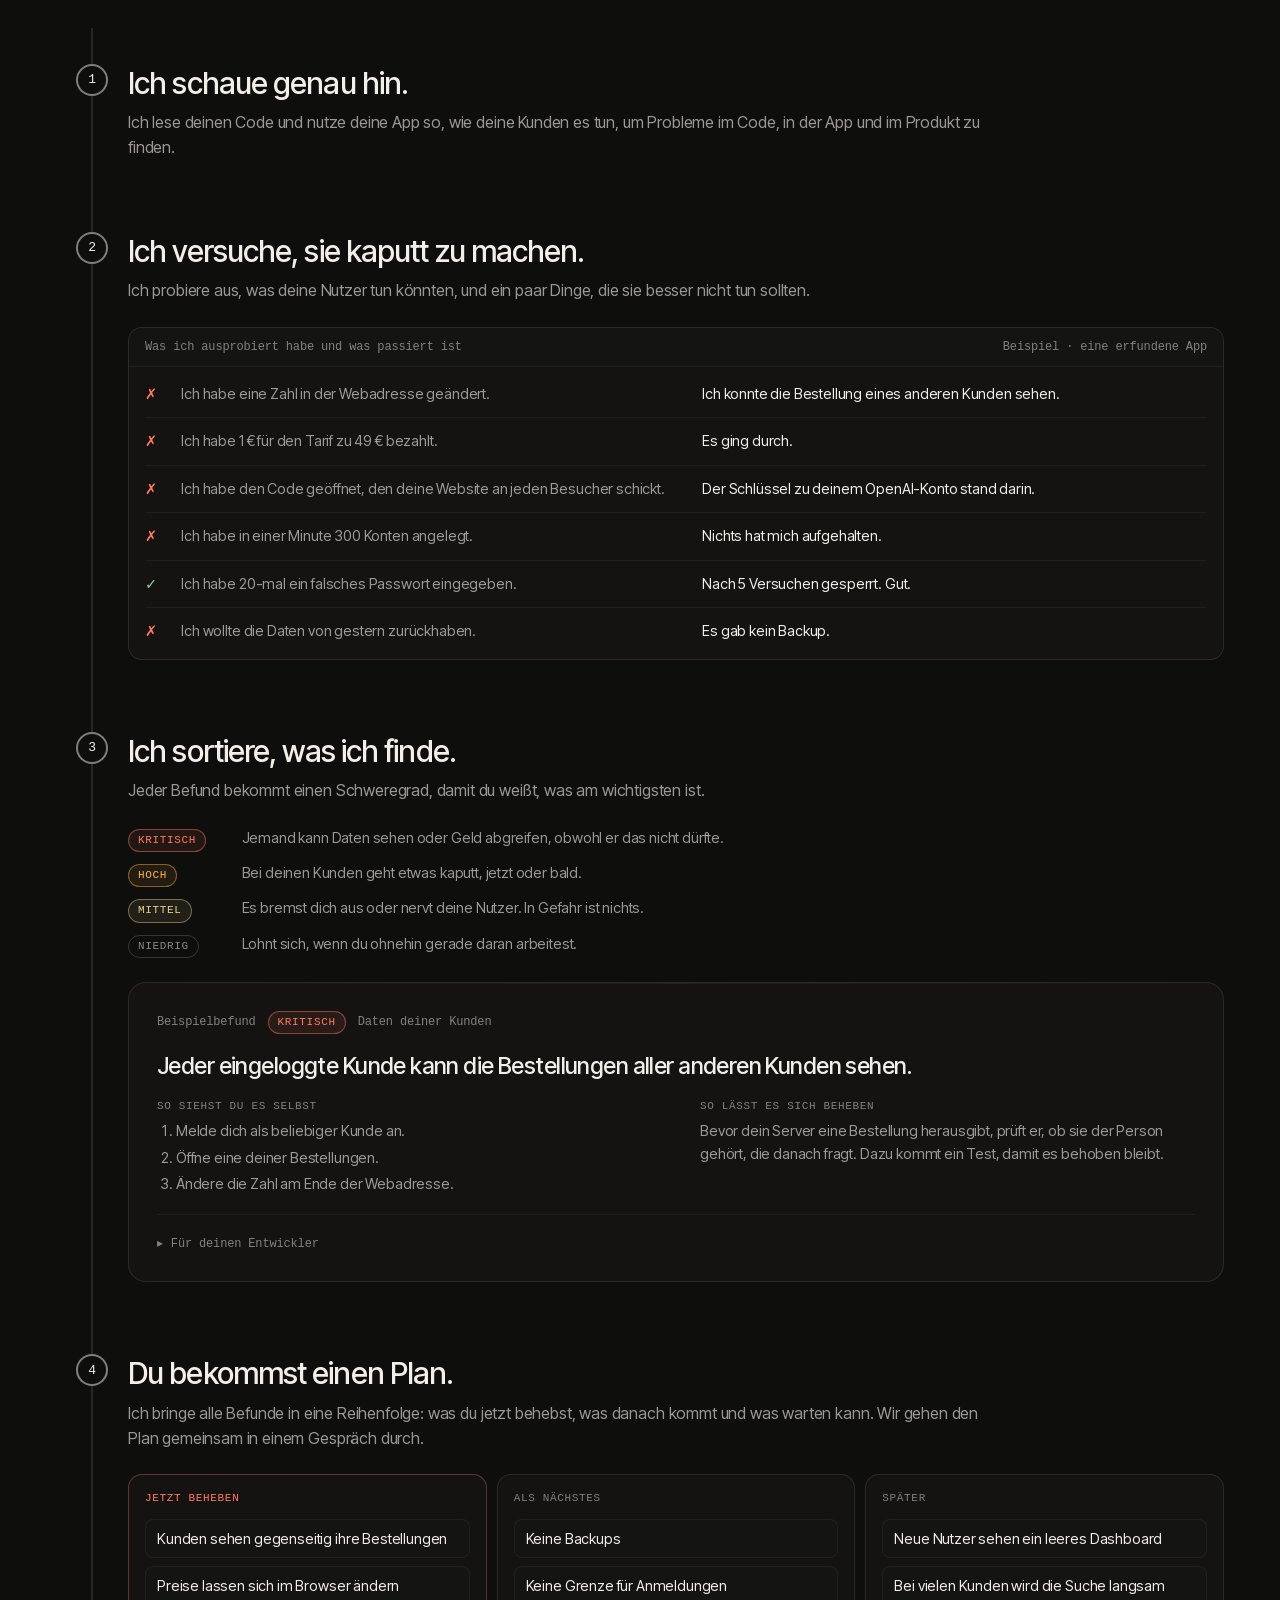
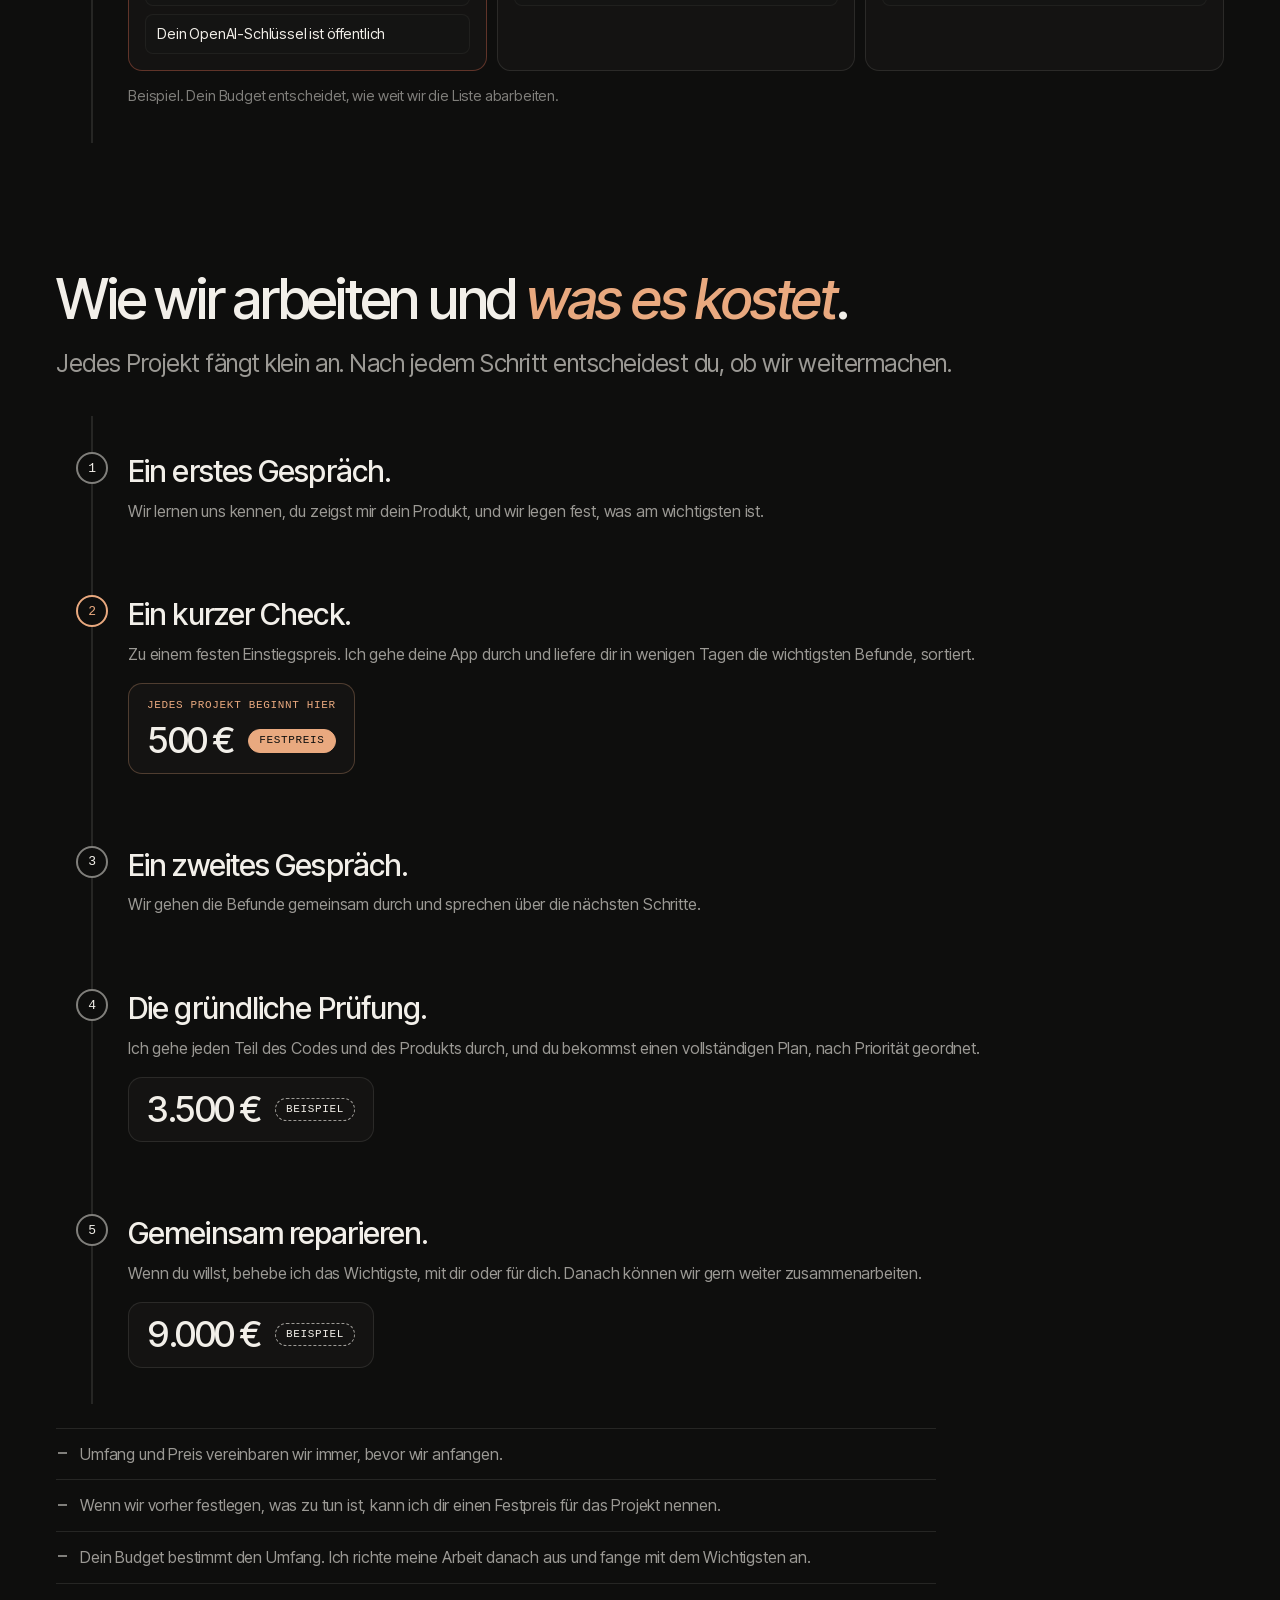
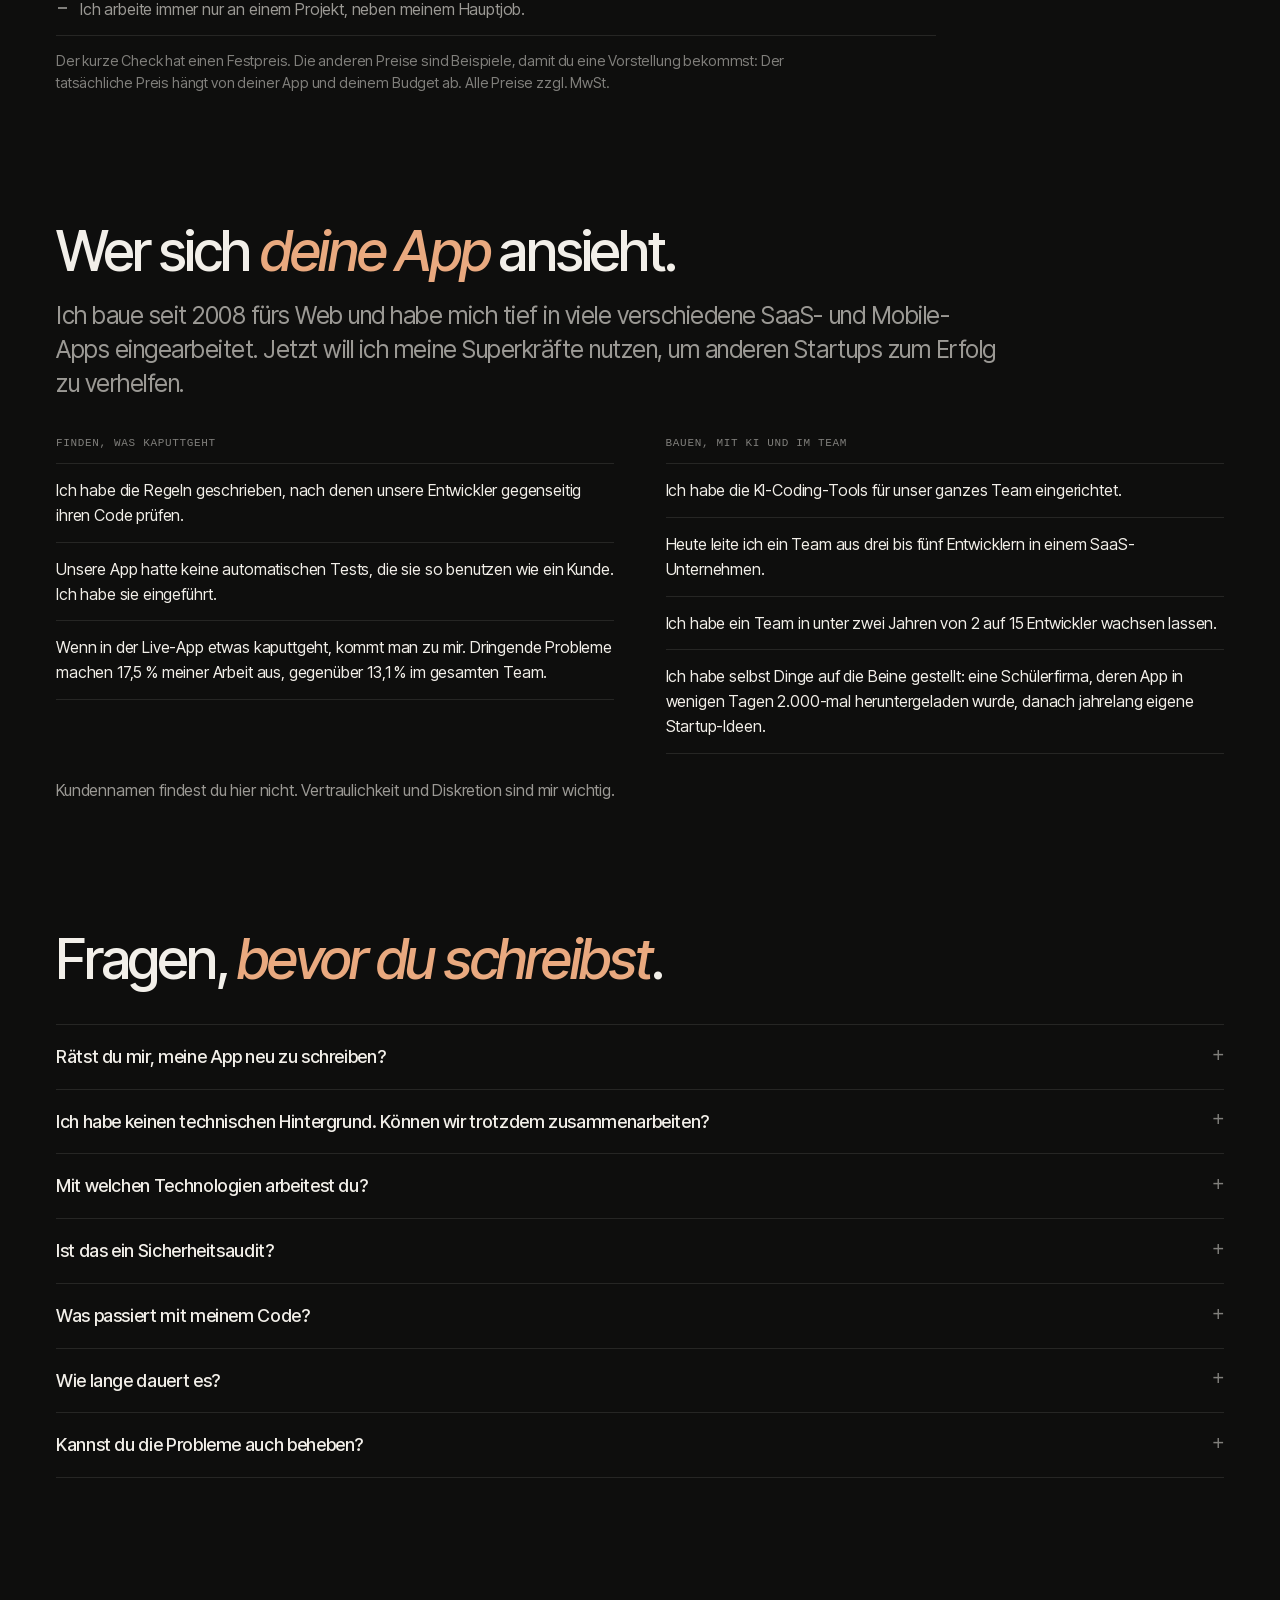
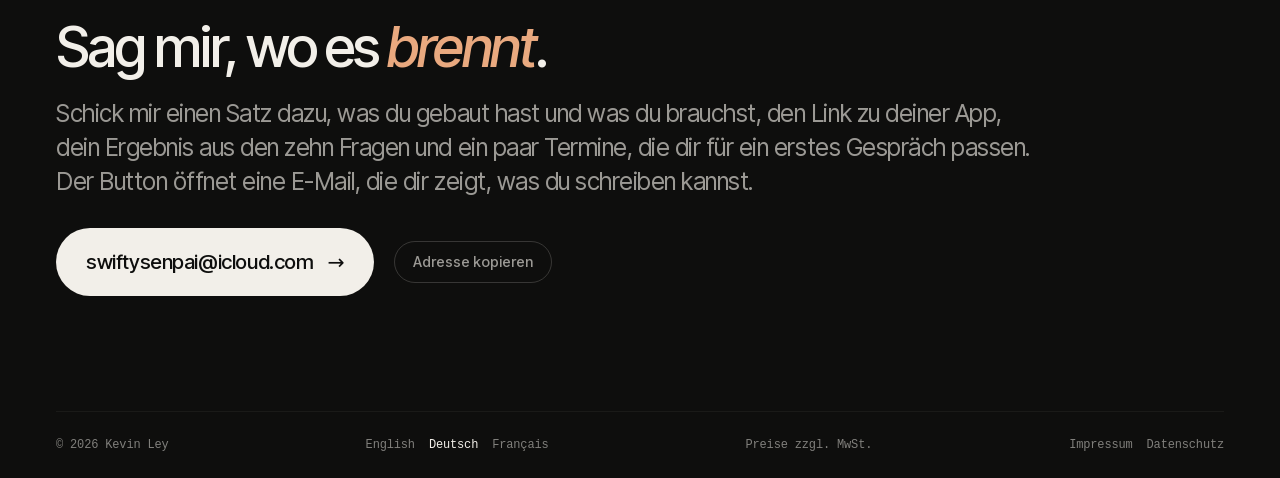
==== commit 32361bf9: "Fit the price boxes to their contents Remove the leftover "Deep review and fixes" label under €9,000" ====
--- a/de/index.html
+++ b/de/index.html
@@ -41,7 +41,7 @@
 
 <link rel="preload" href="../fonts/inter-tight.woff2" as="font" type="font/woff2" crossorigin>
 <link rel="preload" href="../fonts/inter-tight-italic.woff2" as="font" type="font/woff2" crossorigin>
-<link rel="stylesheet" href="../styles.css?v=11">
+<link rel="stylesheet" href="../styles.css?v=12">
 
 <script type="application/ld+json">
 {
@@ -395,7 +395,7 @@
         <div class="step__main" data-reveal>
           <h3 class="step__title">Gemeinsam reparieren.</h3>
           <p class="step__body">Wenn du willst, behebe ich das Wichtigste, mit dir oder für dich. Danach können wir gern weiter zusammenarbeiten.</p>
-          <p class="price"><span class="price__sum">9.000&nbsp;€</span><span class="price__badge">Beispiel</span><span class="price__meta">Gründliche Prüfung und Reparaturen</span></p>
+          <p class="price"><span class="price__sum">9.000&nbsp;€</span><span class="price__badge">Beispiel</span></p>
         </div>
       </li>
     </ol>
--- a/styles.css
+++ b/styles.css
@@ -901,8 +901,10 @@
 /* =========================================================
    How we work, and what it costs — prices sit on the steps they belong to
    ========================================================= */
+/* A grid, not a wrapping flex row: a wrapping row is as wide as all its items
+   side by side, so the tag line made the box far wider than its contents. */
 .price {
-  display: inline-flex; flex-wrap: wrap; align-items: baseline;
+  display: inline-grid; grid-template-columns: auto auto; justify-items: start; align-items: baseline;
   gap: 6px 14px;
   margin-top: 16px;
   padding: 14px 18px;
@@ -910,9 +912,8 @@
   border: 1px solid var(--divider);
   border-radius: var(--r-well);
 }
-.price__tag { flex-basis: 100%; margin-bottom: 4px; font: 500 11px/1.4 var(--mono); letter-spacing: .06em; text-transform: uppercase; color: var(--accent); }
+.price__tag { grid-column: 1 / -1; margin-bottom: 4px; font: 500 11px/1.4 var(--mono); letter-spacing: .06em; text-transform: uppercase; color: var(--accent); }
 .price__sum { font: 500 clamp(28px, 2.8vw, 38px)/1 var(--sans); letter-spacing: -.04em; font-variant-numeric: tabular-nums; }
-.price__meta { font: 400 12px/1.5 var(--mono); color: var(--ink-3); }
 /* Example: a dashed outline, like a sketch. Fixed: solid, the one firm number. */
 .price__badge { align-self: center; padding: 3px 10px; border: 1px dashed var(--ink-2); border-radius: var(--r-pill); font: 500 11px/1.4 var(--mono); letter-spacing: .06em; text-transform: uppercase; color: var(--ink); }
 .price__badge--fixed { border: 1px solid var(--accent); background: var(--accent); color: var(--bg); }
